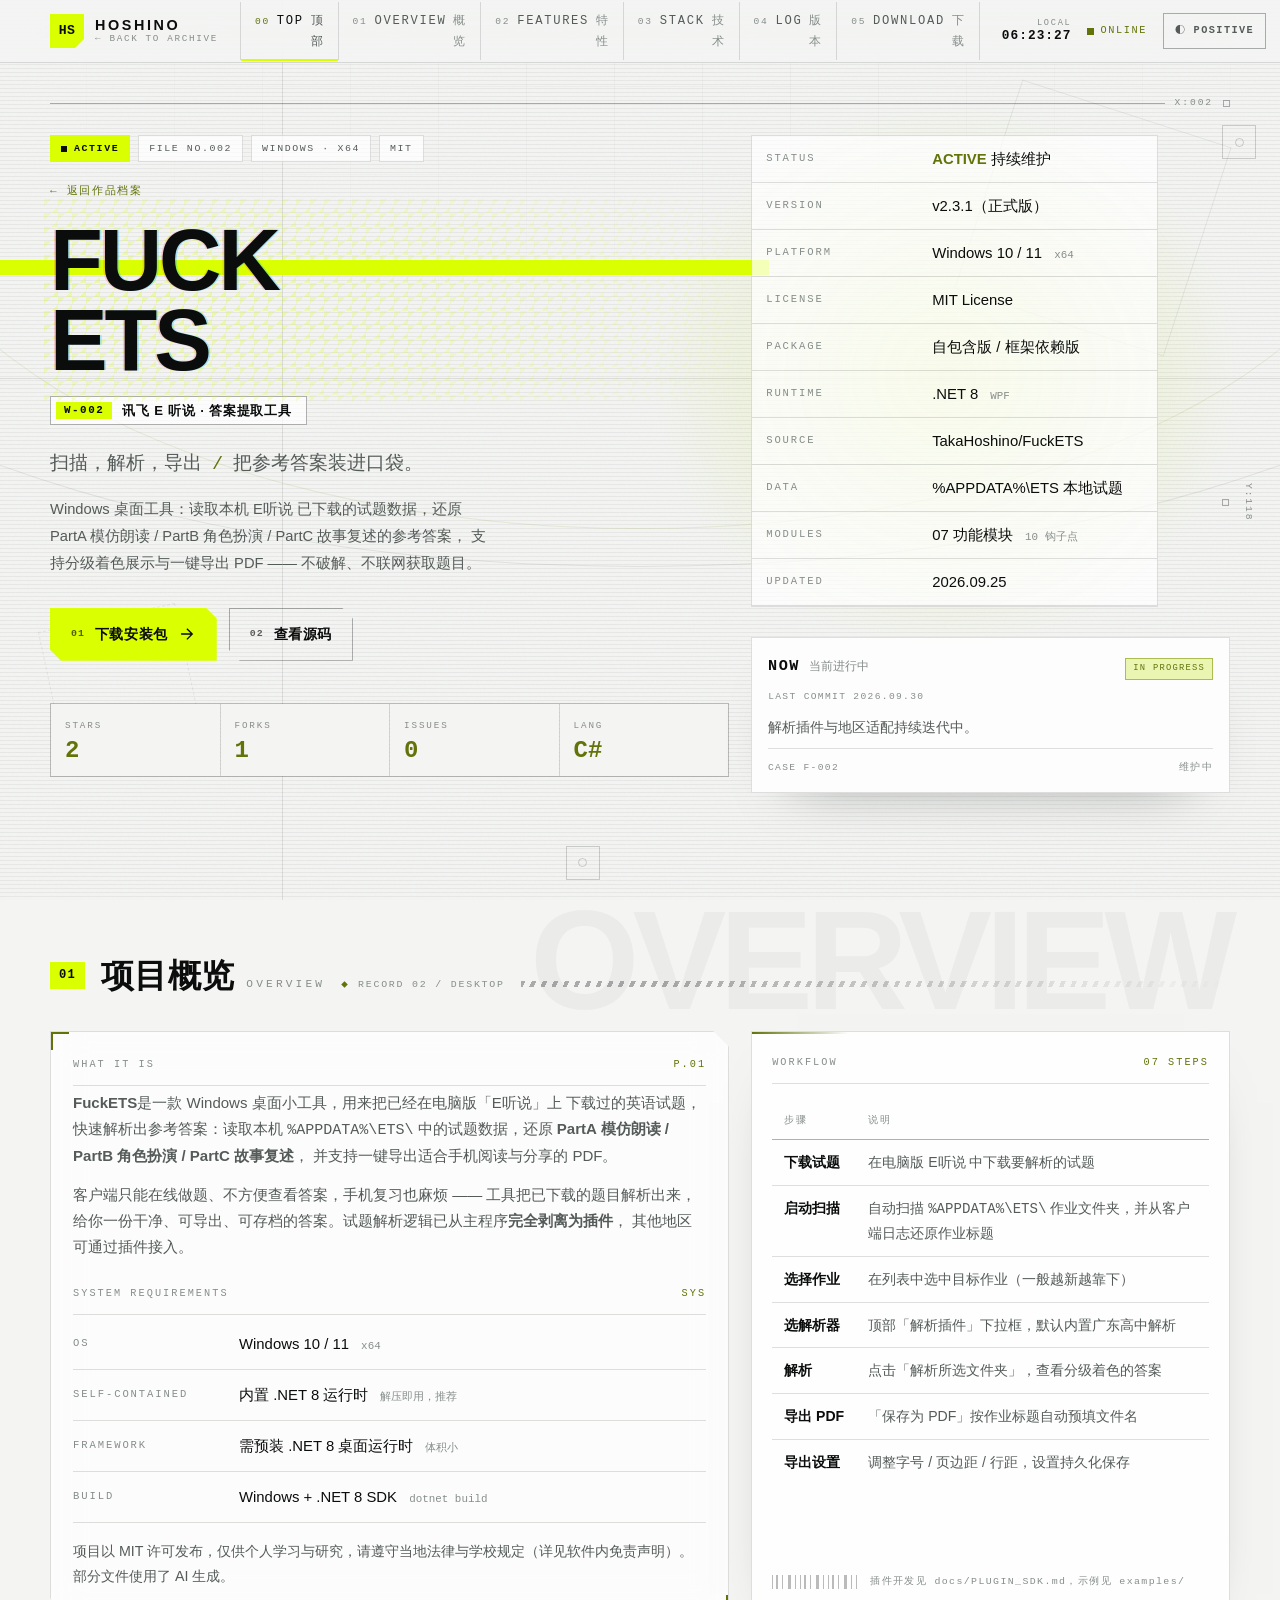
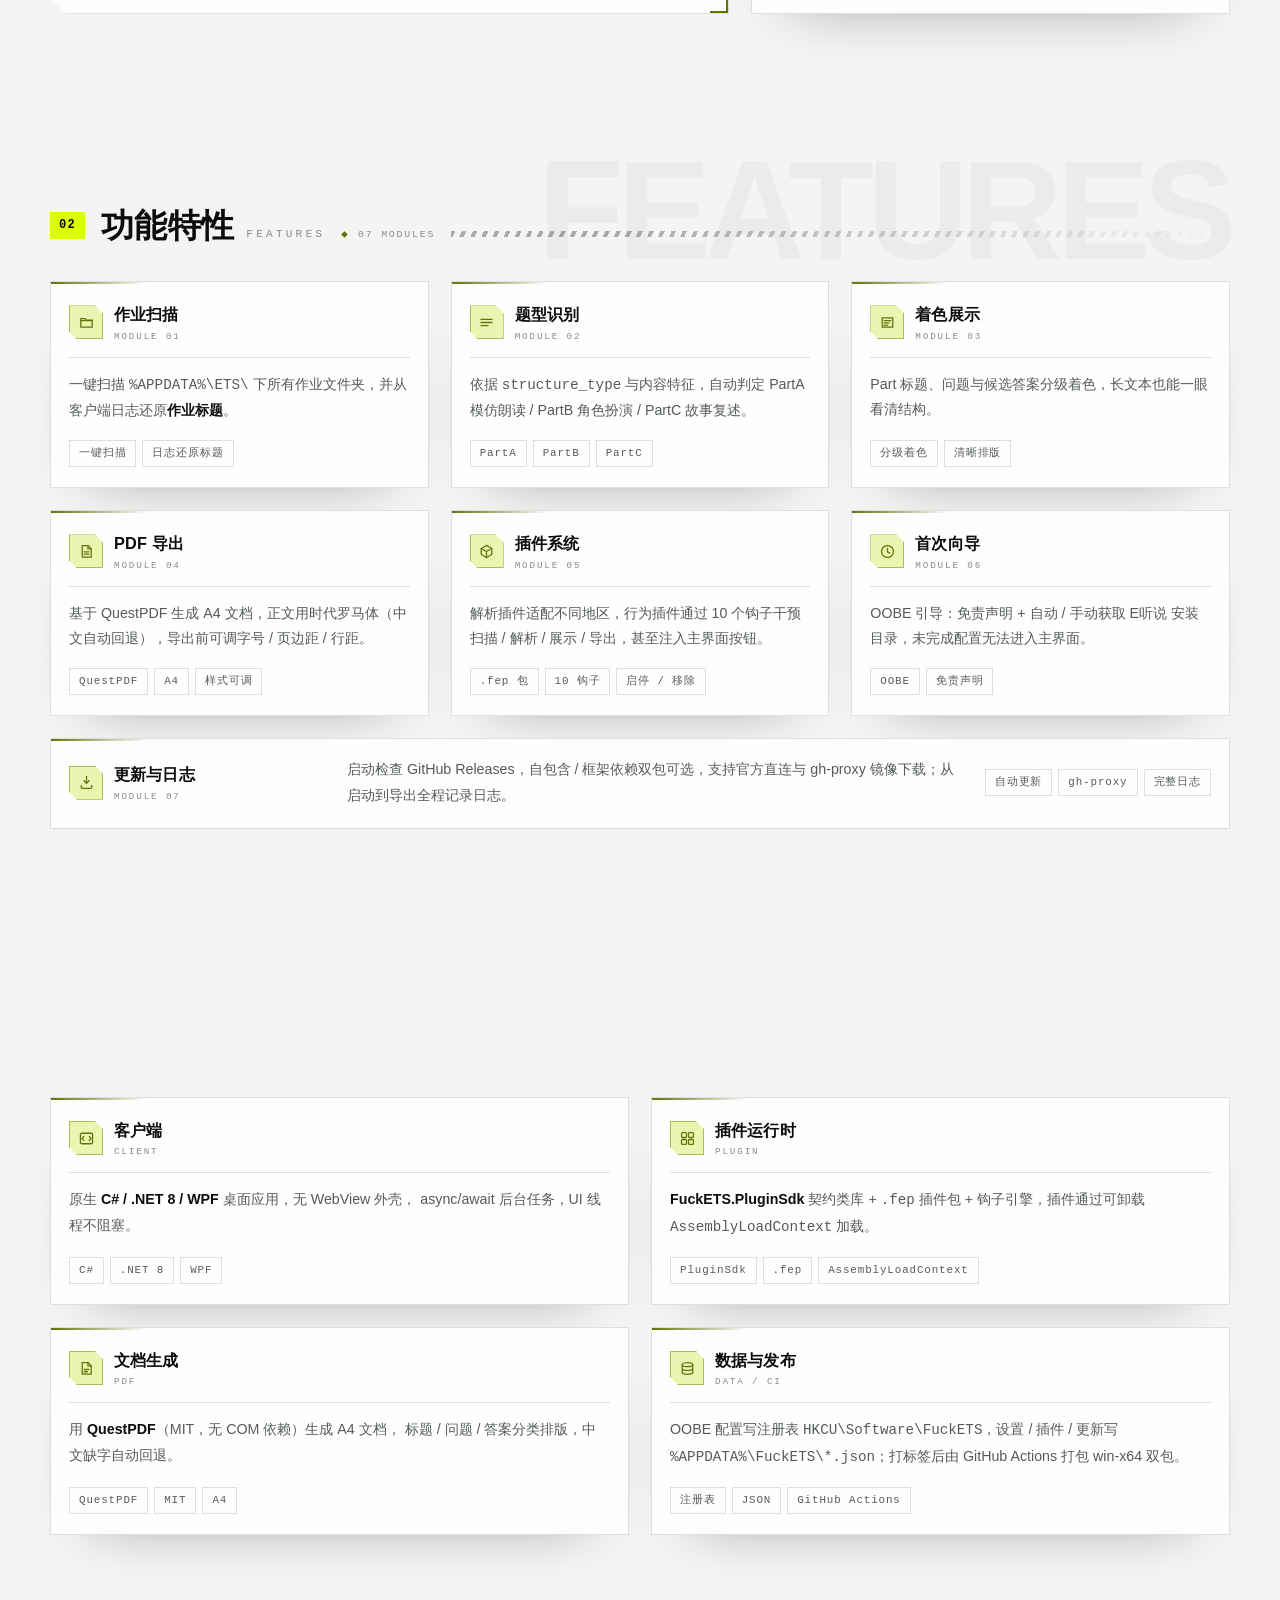
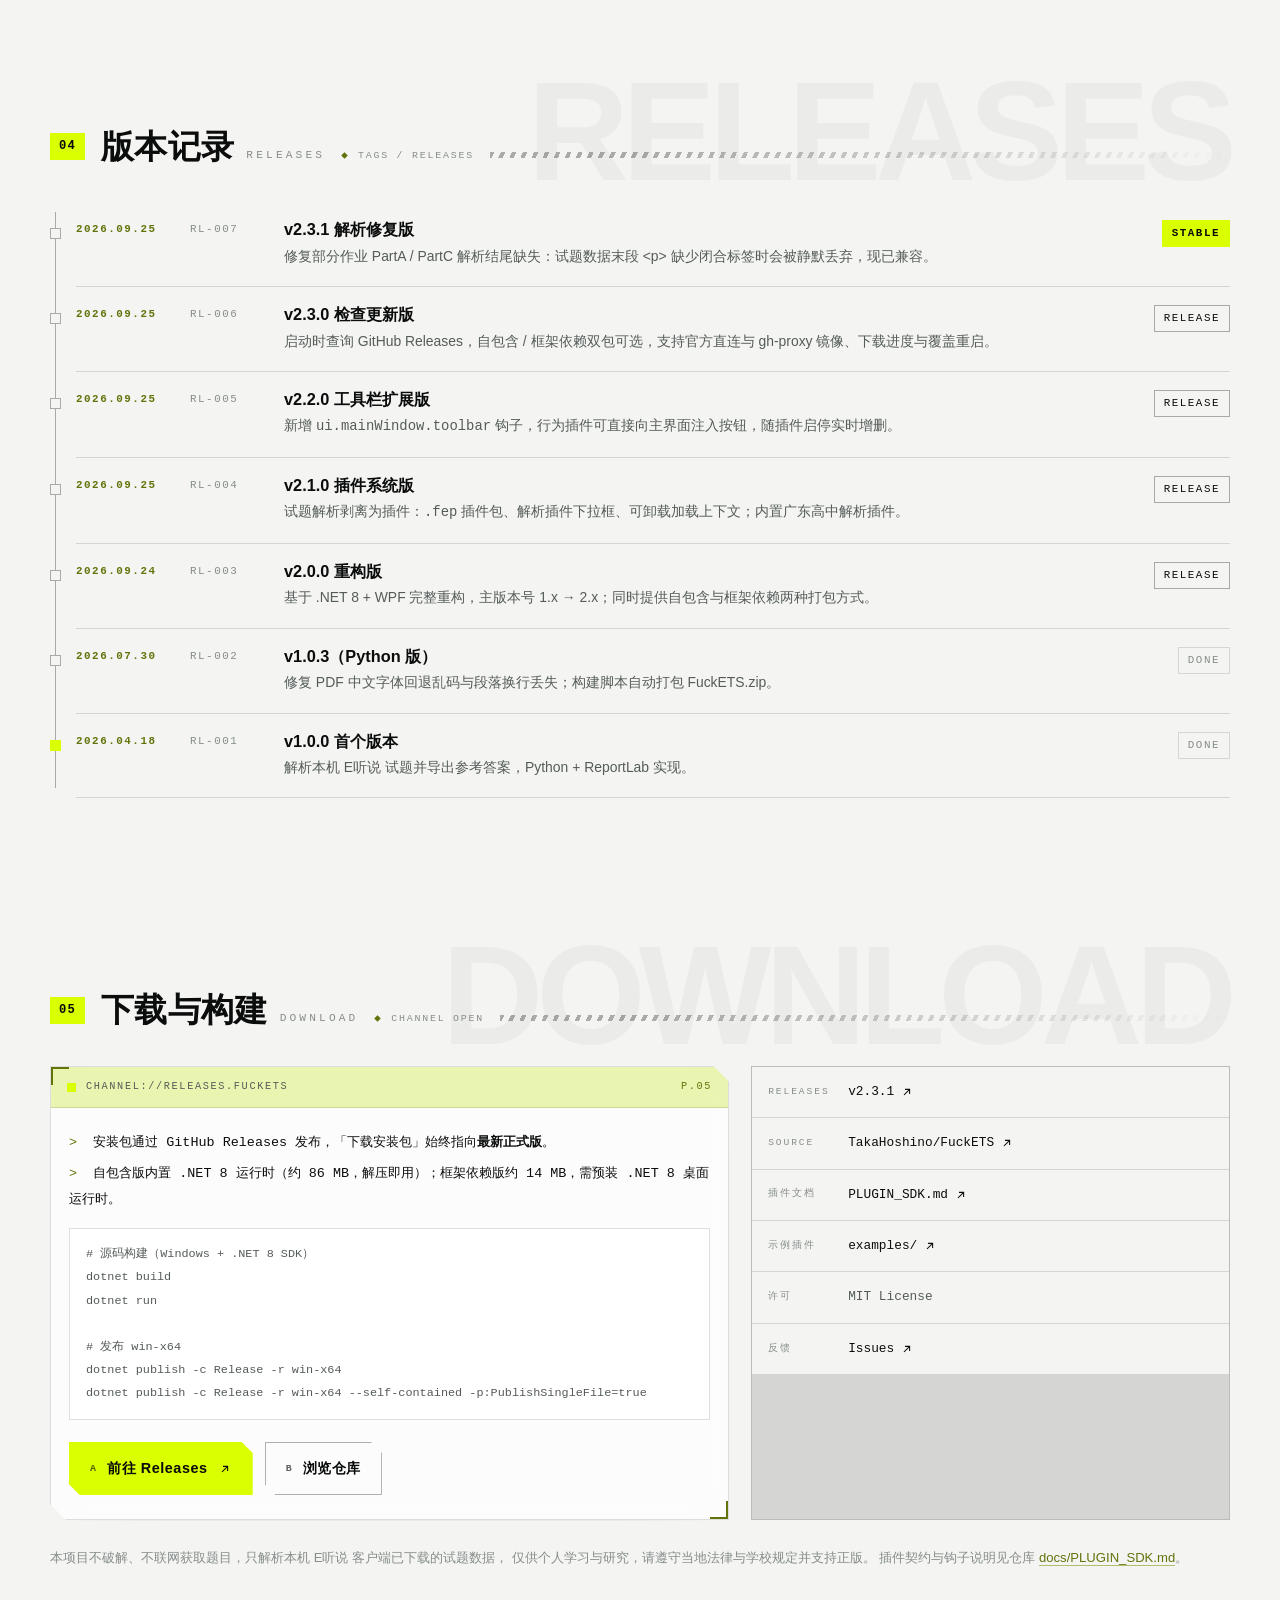
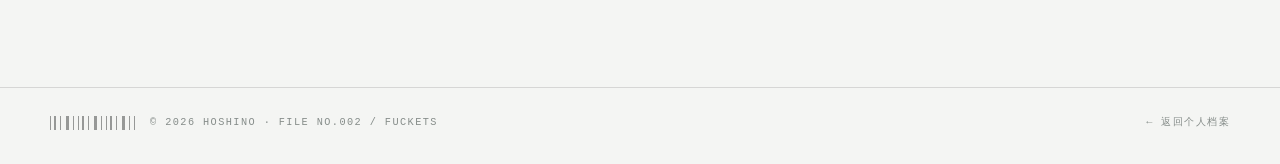
==== fuckets/index.html @ 9a1b7a89 "feat: 新增 FuckETS 项目详情页（/fuckets/，FILE NO.002） - 沿用方舟式档案版式：首屏身份舱 + 参数面板 + NOW 卡 + 状态条，   五个区块（概览 / 07" ====
<!DOCTYPE html>
<html lang="zh-CN" data-theme="negative" data-gh-repo="TakaHoshino/FuckETS">
<head>
  <meta charset="UTF-8" />
  <meta name="viewport" content="width=device-width, initial-scale=1, viewport-fit=cover" />

  <title>FuckETS // 讯飞 E 听说 · 项目档案</title>
  <meta name="description" content="FuckETS（去他妈的讯飞 E 听说）—— 提取「E听说」英语试题参考答案的 Windows 桌面工具。C# / .NET 8 / WPF，支持作业扫描、Part 自动识别、答案着色展示、PDF 导出、插件系统与自动更新。" />
  <meta name="author" content="Hoshino" />
  <meta name="keywords" content="FuckETS, 讯飞E听说, ETS, 英语试题, 参考答案, 答案提取, C#, .NET, WPF, PDF 导出, 插件系统, 开源, Hoshino" />
  <meta name="theme-color" content="#0a0b0b" media="(prefers-color-scheme: dark)" />
  <meta name="theme-color" content="#f4f5f3" media="(prefers-color-scheme: light)" />

  <meta property="og:type" content="article" />
  <meta property="og:title" content="FuckETS // 讯飞 E 听说 · 项目档案" />
  <meta property="og:description" content="Windows 桌面工具：解析本机 E听说 已下载的试题，还原 PartA / PartB / PartC 参考答案，支持着色展示与 PDF 导出。" />
  <meta property="og:url" content="https://takahoshino.github.io/fuckets/" />
  <meta name="twitter:card" content="summary" />

  <link rel="canonical" href="https://takahoshino.github.io/fuckets/" />
  <link rel="icon" href="../favicon.svg" type="image/svg+xml" />
  <link rel="apple-touch-icon" href="../favicon.svg" />
  <!-- 资源版本号：改动 assets 下的 CSS / JS 后同步递增，避免浏览器缓存旧文件与新页面混用 -->
  <link rel="stylesheet" href="../assets/css/style.css?v=20261002b" />

  <script>
    (function () {
      try {
        var saved = localStorage.getItem("theme");
        var prefersLight = window.matchMedia("(prefers-color-scheme: light)").matches;
        document.documentElement.setAttribute("data-theme", saved || (prefersLight ? "positive" : "negative"));
      } catch (e) { /* 保持默认 negative */ }
    })();
  </script>

  <script type="application/ld+json">
  {
    "@context": "https://schema.org",
    "@type": "SoftwareApplication",
    "name": "FuckETS",
    "alternateName": "去他妈的讯飞 E 听说",
    "url": "https://takahoshino.github.io/fuckets/",
    "applicationCategory": "UtilitiesApplication",
    "operatingSystem": "Windows 10 / 11 (x64)",
    "softwareVersion": "v2.3.1",
    "license": "https://opensource.org/license/mit",
    "codeRepository": "https://github.com/TakaHoshino/FuckETS",
    "author": { "@type": "Person", "name": "Hoshino", "url": "https://takahoshino.github.io/" },
    "offers": { "@type": "Offer", "price": "0", "priceCurrency": "CNY" }
  }
  </script>
</head>

<body>
  <a class="skip-link" href="#overview">跳到主要内容</a>

  <div class="fx" aria-hidden="true">
    <span class="fx-grid"></span>
    <span class="fx-lines"></span>
    <span class="fx-drift fx-drift-a"></span>
    <span class="fx-drift fx-drift-b"></span>
    <span class="fx-noise"></span>
    <span class="fx-scan"></span>
    <span class="fx-sweep"></span>
  </div>

  <!-- ============================ 顶部状态栏 ============================ -->
  <header class="nav" id="nav">
    <span class="nav-progress" aria-hidden="true"><i id="navProgress"></i></span>

    <div class="nav-inner">
      <a class="nav-brand" href="../" aria-label="返回个人档案首页">
        <span class="nav-mark" aria-hidden="true">HS</span>
        <span class="nav-brand-text">
          <b>HOSHINO</b>
          <small>← BACK TO ARCHIVE</small>
        </span>
      </a>

      <nav class="nav-links" aria-label="页内导航">
        <a class="nav-link is-active" href="#top"><i>00</i>TOP<em>顶部</em></a>
        <a class="nav-link" href="#overview"><i>01</i>OVERVIEW<em>概览</em></a>
        <a class="nav-link" href="#features"><i>02</i>FEATURES<em>特性</em></a>
        <a class="nav-link" href="#stack"><i>03</i>STACK<em>技术</em></a>
        <a class="nav-link" href="#changelog"><i>04</i>LOG<em>版本</em></a>
        <a class="nav-link" href="#download"><i>05</i>DOWNLOAD<em>下载</em></a>
      </nav>

      <div class="nav-status">
        <span class="nav-clock">
          <small>LOCAL</small>
          <b id="navClock">--:--:--</b>
        </span>
        <span class="nav-live"><i></i>ONLINE</span>
        <button class="nav-toggle" id="themeToggle" type="button" aria-label="切换配色模式" title="切换配色模式">
          <span aria-hidden="true">◐</span><b id="themeLabel">NEGATIVE</b>
        </button>
      </div>
    </div>
  </header>

  <main>
    <!-- ============================== HERO ============================== -->
    <section class="hero proj-hero" id="top">
      <div class="shell hero-shell">
        <div class="stage" aria-hidden="true">
          <span class="stage-glow"></span>
          <span class="stage-wall"></span>
          <span class="stage-wall stage-wall-inner"></span>
        </div>

        <span class="edge-label" aria-hidden="true">FUCKETS // FILE NO.002 — DESKTOP TOOL</span>

        <div class="hero-fx" aria-hidden="true">
          <span class="reg-mark reg-a"></span>
          <span class="reg-mark reg-b"></span>
        </div>

        <div class="axis axis-x" aria-hidden="true">
          <span class="axis-line"></span>
          <span class="axis-label">X:002</span>
          <span class="axis-tick"></span>
        </div>

        <div class="axis axis-y" aria-hidden="true">
          <span class="axis-line"></span>
          <span class="axis-label">Y:118</span>
          <span class="axis-tick"></span>
        </div>

        <div class="console-grid">
          <!-- 左：项目身份 -->
          <div class="identity">
            <ul class="hud-strip fx-in">
              <li class="hud-item is-live"><i></i>ACTIVE</li>
              <li class="hud-item">FILE NO.002</li>
              <li class="hud-item">WINDOWS · X64</li>
              <li class="hud-item">MIT</li>
            </ul>

            <p class="crumbs fx-in"><a href="../">← 返回作品档案</a></p>

            <h1 class="hero-title fx-in">
              <span class="hero-title-line">
                <span class="tri-field" aria-hidden="true"></span>
                <span class="hero-slice" aria-hidden="true"></span>
                <span class="hero-title-en"><span>FUCK</span><span>ETS</span></span>
              </span>
              <span class="hero-plate">
                <b class="plate-code">W-002</b>
                <span class="plate-text">讯飞 E 听说 · 答案提取工具</span>
              </span>
            </h1>

            <p class="hero-lead fx-in">
              扫描，解析，导出<span class="sep">/</span>把参考答案装进口袋。
            </p>
            <p class="hero-desc fx-in">
              Windows 桌面工具：读取本机 E听说 已下载的试题数据，还原
              PartA 模仿朗读 / PartB 角色扮演 / PartC 故事复述的参考答案，
              支持分级着色展示与一键导出 PDF —— 不破解、不联网获取题目。
            </p>

            <div class="hero-actions fx-in">
              <a class="btn btn-primary" href="https://github.com/TakaHoshino/FuckETS/releases/latest" target="_blank" rel="noopener noreferrer">
                <span class="btn-num">01</span>
                下载安装包
                <svg class="ico" viewBox="0 0 24 24" aria-hidden="true"><path d="M5 12h13M12.5 5.5 19 12l-6.5 6.5" /></svg>
              </a>
              <a class="btn btn-ghost" href="https://github.com/TakaHoshino/FuckETS" target="_blank" rel="noopener noreferrer">
                <span class="btn-num">02</span>
                查看源码
              </a>
            </div>

            <dl class="hero-readout fx-in">
              <div><dt>STARS</dt><dd><b data-count="2" data-gh="stars">2</b></dd></div>
              <div><dt>FORKS</dt><dd><b data-count="1" data-gh="forks">1</b></dd></div>
              <div><dt>ISSUES</dt><dd><b data-count="0" data-gh="issues">0</b></dd></div>
              <div><dt>LANG</dt><dd><b>C#</b></dd></div>
            </dl>
          </div>

          <!-- 右：参数 + 进行中 -->
          <div class="proj-media fx-in">
            <dl class="param-list proj-spec">
              <div class="param-row"><dt>STATUS</dt><dd><span class="param-ok">ACTIVE</span> 持续维护</dd></div>
              <div class="param-row"><dt>VERSION</dt><dd><span data-gh="version">v2.3.1</span><span data-gh="channel">（正式版）</span></dd></div>
              <div class="param-row"><dt>PLATFORM</dt><dd>Windows 10 / 11 <span class="param-dim">x64</span></dd></div>
              <div class="param-row"><dt>LICENSE</dt><dd>MIT License</dd></div>
              <div class="param-row"><dt>PACKAGE</dt><dd>自包含版 / 框架依赖版</dd></div>
              <div class="param-row"><dt>RUNTIME</dt><dd>.NET 8 <span class="param-dim">WPF</span></dd></div>
              <div class="param-row"><dt>SOURCE</dt><dd>TakaHoshino/FuckETS</dd></div>
              <div class="param-row"><dt>DATA</dt><dd>%APPDATA%\ETS 本地试题</dd></div>
              <div class="param-row"><dt>MODULES</dt><dd>07 功能模块 <span class="param-dim">10 钩子点</span></dd></div>
              <div class="param-row"><dt>UPDATED</dt><dd><span data-gh="date">2026.09.25</span></dd></div>
            </dl>

            <article class="mod">
              <span class="mod-head"><b>NOW</b><em>当前进行中</em><span class="mod-state is-progress">IN PROGRESS</span></span>
              <span class="mod-meta">LAST COMMIT 2026.09.30</span>
              <span class="mod-body">解析插件与地区适配持续迭代中。</span>
              <span class="mod-foot"><span class="mod-coord">CASE F-002</span><span class="mod-go is-quiet">维护中</span></span>
            </article>
          </div>
        </div>

        <div class="statusbar fx-in">
          <span class="statusbar-item"><b>LATEST</b><span data-gh="version">v2.3.1</span></span>
          <span class="statusbar-item"><b>SIZE</b><span data-gh="size" data-gh-asset="framework-dependent">13.8 MB</span></span>
          <span class="statusbar-item"><b>PLATFORM</b>win-x64</span>
          <span class="statusbar-item"><b>DOWNLOADS</b><span data-gh="downloads" data-gh-asset="framework-dependent">2</span></span>
          <span class="statusbar-item"><b>LICENSE</b>MIT</span>
        </div>
      </div>
    </section>

    <!-- ============================ 01 OVERVIEW ============================ -->
    <section class="section" id="overview">
      <div class="shell">
        <header class="sec-head fx-in">
          <span class="ghost" aria-hidden="true">OVERVIEW</span>
          <span class="sec-index">01</span>
          <h2 class="sec-title">项目概览<em>OVERVIEW</em></h2>
          <span class="sec-meta">RECORD 02 / DESKTOP</span>
          <span class="sec-rule" aria-hidden="true"></span>
        </header>

        <div class="profile-grid">
          <article class="param-panel glass corners fx-in">
            <header class="param-head">
              <span>WHAT IT IS</span>
              <span class="param-head-code">P.01</span>
            </header>

            <p class="proj-p">
              <strong>FuckETS</strong>是一款 Windows 桌面小工具，用来把已经在电脑版「E听说」上
              下载过的英语试题，快速解析出参考答案：读取本机
              <code>%APPDATA%\ETS\</code> 中的试题数据，还原
              <strong>PartA 模仿朗读 / PartB 角色扮演 / PartC 故事复述</strong>，
              并支持一键导出适合手机阅读与分享的 PDF。
            </p>
            <p class="proj-p">
              客户端只能在线做题、不方便查看答案，手机复习也麻烦 —— 工具把已下载的题目解析出来，
              给你一份干净、可导出、可存档的答案。试题解析逻辑已从主程序<strong>完全剥离为插件</strong>，
              其他地区可通过插件接入。
            </p>

            <header class="param-head proj-head-2">
              <span>SYSTEM REQUIREMENTS</span>
              <span class="param-head-code">SYS</span>
            </header>
            <dl class="param-list">
              <div class="param-row"><dt>OS</dt><dd>Windows 10 / 11 <span class="param-dim">x64</span></dd></div>
              <div class="param-row"><dt>SELF-CONTAINED</dt><dd>内置 .NET 8 运行时 <span class="param-dim">解压即用，推荐</span></dd></div>
              <div class="param-row"><dt>FRAMEWORK</dt><dd>需预装 .NET 8 桌面运行时 <span class="param-dim">体积小</span></dd></div>
              <div class="param-row"><dt>BUILD</dt><dd>Windows + .NET 8 SDK <span class="param-dim">dotnet build</span></dd></div>
            </dl>

            <p class="param-note">
              项目以 MIT 许可发布，仅供个人学习与研究，请遵守当地法律与学校规定（详见软件内免责声明）。
              部分文件使用了 AI 生成。
            </p>
          </article>

          <article class="panel fx-in">
            <header class="panel-head">
              <span>WORKFLOW</span>
              <span class="panel-head-note">07 STEPS</span>
            </header>
            <table class="tbl">
              <thead>
                <tr><th>步骤</th><th>说明</th></tr>
              </thead>
              <tbody>
                <tr><td><b>下载试题</b></td><td>在电脑版 E听说 中下载要解析的试题</td></tr>
                <tr><td><b>启动扫描</b></td><td>自动扫描 <code>%APPDATA%\ETS\</code> 作业文件夹，并从客户端日志还原作业标题</td></tr>
                <tr><td><b>选择作业</b></td><td>在列表中选中目标作业（一般越新越靠下）</td></tr>
                <tr><td><b>选解析器</b></td><td>顶部「解析插件」下拉框，默认内置广东高中解析</td></tr>
                <tr><td><b>解析</b></td><td>点击「解析所选文件夹」，查看分级着色的答案</td></tr>
                <tr><td><b>导出 PDF</b></td><td>「保存为 PDF」按作业标题自动预填文件名</td></tr>
                <tr><td><b>导出设置</b></td><td>调整字号 / 页边距 / 行距，设置持久化保存</td></tr>
              </tbody>
            </table>

            <p class="panel-foot">
              <span class="barcode barcode-sm" aria-hidden="true"></span>
              插件开发见 docs/PLUGIN_SDK.md，示例见 examples/
            </p>
          </article>
        </div>
      </div>
    </section>

    <!-- ============================ 02 FEATURES ============================ -->
    <section class="section" id="features">
      <div class="shell">
        <header class="sec-head fx-in">
          <span class="ghost" aria-hidden="true">FEATURES</span>
          <span class="sec-index">02</span>
          <h2 class="sec-title">功能特性<em>FEATURES</em></h2>
          <span class="sec-meta">07 MODULES</span>
          <span class="sec-rule" aria-hidden="true"></span>
        </header>

        <div class="cap-grid">
          <article class="panel cap-card fx-in">
            <header class="cap-head">
              <span class="cap-icon" aria-hidden="true">
                <svg class="ico" viewBox="0 0 24 24"><path d="M4 6.4h6.2l1.8 2.2H20v9.8H4Z" /><path d="M4 9.4h16" /></svg>
              </span>
              <span class="cap-head-text"><b>作业扫描</b><small>MODULE 01</small></span>
            </header>
            <p class="cap-desc">一键扫描 <code>%APPDATA%\ETS\</code> 下所有作业文件夹，并从客户端日志还原<strong>作业标题</strong>。</p>
            <ul class="chips"><li class="chip">一键扫描</li><li class="chip">日志还原标题</li></ul>
          </article>

          <article class="panel cap-card fx-in">
            <header class="cap-head">
              <span class="cap-icon" aria-hidden="true">
                <svg class="ico" viewBox="0 0 24 24"><path d="M4.4 7.6h15.2M4.4 12h15.2M4.4 16.4h9.6" /></svg>
              </span>
              <span class="cap-head-text"><b>题型识别</b><small>MODULE 02</small></span>
            </header>
            <p class="cap-desc">依据 <code>structure_type</code> 与内容特征，自动判定 PartA 模仿朗读 / PartB 角色扮演 / PartC 故事复述。</p>
            <ul class="chips"><li class="chip">PartA</li><li class="chip">PartB</li><li class="chip">PartC</li></ul>
          </article>

          <article class="panel cap-card fx-in">
            <header class="cap-head">
              <span class="cap-icon" aria-hidden="true">
                <svg class="ico" viewBox="0 0 24 24"><path d="M4.6 5.4h14.8v13.2H4.6Z" /><path d="M7.6 9.2h8.8M7.6 12.4h6.4M7.6 15.6h4.4" /></svg>
              </span>
              <span class="cap-head-text"><b>着色展示</b><small>MODULE 03</small></span>
            </header>
            <p class="cap-desc">Part 标题、问题与候选答案分级着色，长文本也能一眼看清结构。</p>
            <ul class="chips"><li class="chip">分级着色</li><li class="chip">清晰排版</li></ul>
          </article>

          <article class="panel cap-card fx-in">
            <header class="cap-head">
              <span class="cap-icon" aria-hidden="true">
                <svg class="ico" viewBox="0 0 24 24"><path d="M6 3.6h8.4L18.6 8v12H6Z" /><path d="M14 3.8V8.4h4.4M9 12.6h6M9 15.8h6" /></svg>
              </span>
              <span class="cap-head-text"><b>PDF 导出</b><small>MODULE 04</small></span>
            </header>
            <p class="cap-desc">基于 QuestPDF 生成 A4 文档，正文用时代罗马体（中文自动回退），导出前可调字号 / 页边距 / 行距。</p>
            <ul class="chips"><li class="chip">QuestPDF</li><li class="chip">A4</li><li class="chip">样式可调</li></ul>
          </article>

          <article class="panel cap-card fx-in">
            <header class="cap-head">
              <span class="cap-icon" aria-hidden="true">
                <svg class="ico" viewBox="0 0 24 24"><path d="M12 3.4 19.4 7.8v8.4L12 20.6 4.6 16.2V7.8Z" /><path d="M12 12v8.6M12 12l7.4-4.2M12 12 4.6 7.8" /></svg>
              </span>
              <span class="cap-head-text"><b>插件系统</b><small>MODULE 05</small></span>
            </header>
            <p class="cap-desc">解析插件适配不同地区，行为插件通过 10 个钩子干预扫描 / 解析 / 展示 / 导出，甚至注入主界面按钮。</p>
            <ul class="chips"><li class="chip">.fep 包</li><li class="chip">10 钩子</li><li class="chip">启停 / 移除</li></ul>
          </article>

          <article class="panel cap-card fx-in">
            <header class="cap-head">
              <span class="cap-icon" aria-hidden="true">
                <svg class="ico" viewBox="0 0 24 24"><circle cx="12" cy="12" r="8.4" /><path d="M12 7.6v4.8l3.2 2" /></svg>
              </span>
              <span class="cap-head-text"><b>首次向导</b><small>MODULE 06</small></span>
            </header>
            <p class="cap-desc">OOBE 引导：免责声明 + 自动 / 手动获取 E听说 安装目录，未完成配置无法进入主界面。</p>
            <ul class="chips"><li class="chip">OOBE</li><li class="chip">免责声明</li></ul>
          </article>

          <article class="panel cap-card fx-in">
            <header class="cap-head">
              <span class="cap-icon" aria-hidden="true">
                <svg class="ico" viewBox="0 0 24 24"><path d="M12 3.6v9.6M8.4 9.6 12 13.2l3.6-3.6M4.6 16.4v2.2c0 .9.7 1.6 1.6 1.6h11.6c.9 0 1.6-.7 1.6-1.6v-2.2" /></svg>
              </span>
              <span class="cap-head-text"><b>更新与日志</b><small>MODULE 07</small></span>
            </header>
            <p class="cap-desc">启动检查 GitHub Releases，自包含 / 框架依赖双包可选，支持官方直连与 gh-proxy 镜像下载；从启动到导出全程记录日志。</p>
            <ul class="chips"><li class="chip">自动更新</li><li class="chip">gh-proxy</li><li class="chip">完整日志</li></ul>
          </article>
        </div>
      </div>
    </section>

    <!-- ============================= 03 STACK ============================= -->
    <section class="section" id="stack">
      <div class="shell">
        <header class="sec-head fx-in">
          <span class="ghost" aria-hidden="true">STACK</span>
          <span class="sec-index">03</span>
          <h2 class="sec-title">技术实现<em>STACK</em></h2>
          <span class="sec-meta">100% C# / .NET</span>
          <span class="sec-rule" aria-hidden="true"></span>
        </header>

        <div class="cap-grid cap-grid-2">
          <article class="panel cap-card fx-in">
            <header class="cap-head">
              <span class="cap-icon" aria-hidden="true">
                <svg class="ico" viewBox="0 0 24 24"><rect x="3.4" y="4.6" width="17.2" height="14.8" rx="2" /><path d="M8 9.4 5.6 12 8 14.6M16 9.4 18.4 12 16 14.6" /></svg>
              </span>
              <span class="cap-head-text"><b>客户端</b><small>CLIENT</small></span>
            </header>
            <p class="cap-desc">
              原生 <strong>C# / .NET 8 / WPF</strong> 桌面应用，无 WebView 外壳，
              async/await 后台任务，UI 线程不阻塞。
            </p>
            <ul class="chips"><li class="chip">C#</li><li class="chip">.NET 8</li><li class="chip">WPF</li></ul>
          </article>

          <article class="panel cap-card fx-in">
            <header class="cap-head">
              <span class="cap-icon" aria-hidden="true">
                <svg class="ico" viewBox="0 0 24 24"><rect x="3.6" y="3.6" width="7" height="7" rx="1.4" /><rect x="13.4" y="3.6" width="7" height="7" rx="1.4" /><rect x="3.6" y="13.4" width="7" height="7" rx="1.4" /><rect x="13.4" y="13.4" width="7" height="7" rx="1.4" /></svg>
              </span>
              <span class="cap-head-text"><b>插件运行时</b><small>PLUGIN</small></span>
            </header>
            <p class="cap-desc">
              <strong>FuckETS.PluginSdk</strong> 契约类库 + <code>.fep</code> 插件包
              + 钩子引擎，插件通过可卸载 <code>AssemblyLoadContext</code> 加载。
            </p>
            <ul class="chips"><li class="chip">PluginSdk</li><li class="chip">.fep</li><li class="chip">AssemblyLoadContext</li></ul>
          </article>

          <article class="panel cap-card fx-in">
            <header class="cap-head">
              <span class="cap-icon" aria-hidden="true">
                <svg class="ico" viewBox="0 0 24 24"><path d="M6 3.6h8.4L18.6 8v12H6Z" /><path d="M14 3.8V8.4h4.4" /><path d="M9 13.4h6M9 16.6h4" /></svg>
              </span>
              <span class="cap-head-text"><b>文档生成</b><small>PDF</small></span>
            </header>
            <p class="cap-desc">
              用 <strong>QuestPDF</strong>（MIT，无 COM 依赖）生成 A4 文档，
              标题 / 问题 / 答案分类排版，中文缺字自动回退。
            </p>
            <ul class="chips"><li class="chip">QuestPDF</li><li class="chip">MIT</li><li class="chip">A4</li></ul>
          </article>

          <article class="panel cap-card fx-in">
            <header class="cap-head">
              <span class="cap-icon" aria-hidden="true">
                <svg class="ico" viewBox="0 0 24 24"><ellipse cx="12" cy="6.6" rx="7.4" ry="2.8" /><path d="M4.6 6.6v10.8c0 1.5 3.3 2.8 7.4 2.8s7.4-1.3 7.4-2.8V6.6M4.6 12c0 1.5 3.3 2.8 7.4 2.8s7.4-1.3 7.4-2.8" /></svg>
              </span>
              <span class="cap-head-text"><b>数据与发布</b><small>DATA / CI</small></span>
            </header>
            <p class="cap-desc">
              OOBE 配置写注册表 <code>HKCU\Software\FuckETS</code>，设置 / 插件 / 更新写
              <code>%APPDATA%\FuckETS\*.json</code>；打标签后由 GitHub Actions 打包 win-x64 双包。
            </p>
            <ul class="chips"><li class="chip">注册表</li><li class="chip">JSON</li><li class="chip">GitHub Actions</li></ul>
          </article>
        </div>
      </div>
    </section>

    <!-- ============================ 04 CHANGELOG ============================ -->
    <section class="section" id="changelog">
      <div class="shell">
        <header class="sec-head fx-in">
          <span class="ghost" aria-hidden="true">RELEASES</span>
          <span class="sec-index">04</span>
          <h2 class="sec-title">版本记录<em>RELEASES</em></h2>
          <span class="sec-meta">TAGS / RELEASES</span>
          <span class="sec-rule" aria-hidden="true"></span>
        </header>

        <ol class="log">
          <li class="log-item fx-in">
            <span class="log-node" aria-hidden="true"></span>
            <span class="log-date">2026.09.25</span>
            <span class="log-no">RL-007</span>
            <div class="log-body">
              <h3 class="log-title">v2.3.1 解析修复版</h3>
              <p class="log-note">修复部分作业 PartA / PartC 解析结尾缺失：试题数据末段 &lt;p&gt; 缺少闭合标签时会被静默丢弃，现已兼容。</p>
            </div>
            <span class="log-state is-live">STABLE</span>
          </li>

          <li class="log-item fx-in">
            <span class="log-node" aria-hidden="true"></span>
            <span class="log-date">2026.09.25</span>
            <span class="log-no">RL-006</span>
            <div class="log-body">
              <h3 class="log-title">v2.3.0 检查更新版</h3>
              <p class="log-note">启动时查询 GitHub Releases，自包含 / 框架依赖双包可选，支持官方直连与 gh-proxy 镜像、下载进度与覆盖重启。</p>
            </div>
            <span class="log-state is-active">RELEASE</span>
          </li>

          <li class="log-item fx-in">
            <span class="log-node" aria-hidden="true"></span>
            <span class="log-date">2026.09.25</span>
            <span class="log-no">RL-005</span>
            <div class="log-body">
              <h3 class="log-title">v2.2.0 工具栏扩展版</h3>
              <p class="log-note">新增 <code>ui.mainWindow.toolbar</code> 钩子，行为插件可直接向主界面注入按钮，随插件启停实时增删。</p>
            </div>
            <span class="log-state is-active">RELEASE</span>
          </li>

          <li class="log-item fx-in">
            <span class="log-node" aria-hidden="true"></span>
            <span class="log-date">2026.09.25</span>
            <span class="log-no">RL-004</span>
            <div class="log-body">
              <h3 class="log-title">v2.1.0 插件系统版</h3>
              <p class="log-note">试题解析剥离为插件：<code>.fep</code> 插件包、解析插件下拉框、可卸载加载上下文；内置广东高中解析插件。</p>
            </div>
            <span class="log-state is-active">RELEASE</span>
          </li>

          <li class="log-item fx-in">
            <span class="log-node" aria-hidden="true"></span>
            <span class="log-date">2026.09.24</span>
            <span class="log-no">RL-003</span>
            <div class="log-body">
              <h3 class="log-title">v2.0.0 重构版</h3>
              <p class="log-note">基于 .NET 8 + WPF 完整重构，主版本号 1.x → 2.x；同时提供自包含与框架依赖两种打包方式。</p>
            </div>
            <span class="log-state is-active">RELEASE</span>
          </li>

          <li class="log-item fx-in">
            <span class="log-node" aria-hidden="true"></span>
            <span class="log-date">2026.07.30</span>
            <span class="log-no">RL-002</span>
            <div class="log-body">
              <h3 class="log-title">v1.0.3（Python 版）</h3>
              <p class="log-note">修复 PDF 中文字体回退乱码与段落换行丢失；构建脚本自动打包 FuckETS.zip。</p>
            </div>
            <span class="log-state">DONE</span>
          </li>

          <li class="log-item fx-in">
            <span class="log-node" aria-hidden="true"></span>
            <span class="log-date">2026.04.18</span>
            <span class="log-no">RL-001</span>
            <div class="log-body">
              <h3 class="log-title">v1.0.0 首个版本</h3>
              <p class="log-note">解析本机 E听说 试题并导出参考答案，Python + ReportLab 实现。</p>
            </div>
            <span class="log-state">DONE</span>
          </li>
        </ol>
      </div>
    </section>

    <!-- ============================ 05 DOWNLOAD ============================ -->
    <section class="section" id="download">
      <div class="shell">
        <header class="sec-head fx-in">
          <span class="ghost" aria-hidden="true">DOWNLOAD</span>
          <span class="sec-index">05</span>
          <h2 class="sec-title">下载与构建<em>DOWNLOAD</em></h2>
          <span class="sec-meta">CHANNEL OPEN</span>
          <span class="sec-rule" aria-hidden="true"></span>
        </header>

        <div class="contact-grid">
          <article class="terminal glass corners fx-in">
            <header class="terminal-head">
              <span class="terminal-dot" aria-hidden="true"></span>
              <span class="terminal-path">CHANNEL://RELEASES.FUCKETS</span>
              <span class="terminal-code">P.05</span>
            </header>

            <div class="terminal-body">
              <p class="terminal-line"><span class="terminal-prompt">&gt;</span> 安装包通过 GitHub Releases 发布，「下载安装包」始终指向<strong>最新正式版</strong>。</p>
              <p class="terminal-line"><span class="terminal-prompt">&gt;</span> 自包含版内置 .NET 8 运行时（约 86 MB，解压即用）；框架依赖版约 14 MB，需预装 .NET 8 桌面运行时。</p>

              <pre class="codeblock"># 源码构建（Windows + .NET 8 SDK）
dotnet build
dotnet run

# 发布 win-x64
dotnet publish -c Release -r win-x64
dotnet publish -c Release -r win-x64 --self-contained -p:PublishSingleFile=true</pre>

              <div class="terminal-actions">
                <a class="btn btn-primary" data-gh="release-url" href="https://github.com/TakaHoshino/FuckETS/releases" target="_blank" rel="noopener noreferrer">
                  <span class="btn-num">A</span>
                  前往 Releases
                  <svg class="ico ico-sm" viewBox="0 0 24 24" aria-hidden="true"><path d="M7.5 16.5 16.5 7.5M9.4 7.5h7.1v7.1" /></svg>
                </a>
                <a class="btn btn-ghost" href="https://github.com/TakaHoshino/FuckETS" target="_blank" rel="noopener noreferrer">
                  <span class="btn-num">B</span>
                  浏览仓库
                </a>
              </div>
            </div>
          </article>

          <ul class="contact-list fx-in">
            <li class="contact-item">
              <span class="contact-key">RELEASES</span>
              <a class="contact-val" data-gh="release-url" href="https://github.com/TakaHoshino/FuckETS/releases" target="_blank" rel="noopener noreferrer">
                <span data-gh="version">v2.3.1</span>
                <svg class="ico ico-sm" viewBox="0 0 24 24" aria-hidden="true"><path d="M7.5 16.5 16.5 7.5M9.4 7.5h7.1v7.1" /></svg>
              </a>
            </li>
            <li class="contact-item">
              <span class="contact-key">SOURCE</span>
              <a class="contact-val" href="https://github.com/TakaHoshino/FuckETS" target="_blank" rel="noopener noreferrer">
                TakaHoshino/FuckETS
                <svg class="ico ico-sm" viewBox="0 0 24 24" aria-hidden="true"><path d="M7.5 16.5 16.5 7.5M9.4 7.5h7.1v7.1" /></svg>
              </a>
            </li>
            <li class="contact-item">
              <span class="contact-key">插件文档</span>
              <a class="contact-val" href="https://github.com/TakaHoshino/FuckETS/blob/main/docs/PLUGIN_SDK.md" target="_blank" rel="noopener noreferrer">
                PLUGIN_SDK.md
                <svg class="ico ico-sm" viewBox="0 0 24 24" aria-hidden="true"><path d="M7.5 16.5 16.5 7.5M9.4 7.5h7.1v7.1" /></svg>
              </a>
            </li>
            <li class="contact-item">
              <span class="contact-key">示例插件</span>
              <a class="contact-val" href="https://github.com/TakaHoshino/FuckETS/tree/main/examples" target="_blank" rel="noopener noreferrer">
                examples/
                <svg class="ico ico-sm" viewBox="0 0 24 24" aria-hidden="true"><path d="M7.5 16.5 16.5 7.5M9.4 7.5h7.1v7.1" /></svg>
              </a>
            </li>
            <li class="contact-item">
              <span class="contact-key">许可</span>
              <span class="contact-val is-text">MIT License</span>
            </li>
            <li class="contact-item">
              <span class="contact-key">反馈</span>
              <a class="contact-val" href="https://github.com/TakaHoshino/FuckETS/issues" target="_blank" rel="noopener noreferrer">
                Issues
                <svg class="ico ico-sm" viewBox="0 0 24 24" aria-hidden="true"><path d="M7.5 16.5 16.5 7.5M9.4 7.5h7.1v7.1" /></svg>
              </a>
            </li>
          </ul>
        </div>

        <p class="proj-note fx-in">
          本项目不破解、不联网获取题目，只解析本机 E听说 客户端已下载的试题数据，
          仅供个人学习与研究，请遵守当地法律与学校规定并支持正版。
          插件契约与钩子说明见仓库
          <a href="https://github.com/TakaHoshino/FuckETS/blob/main/docs/PLUGIN_SDK.md" target="_blank" rel="noopener noreferrer">docs/PLUGIN_SDK.md</a>。
        </p>
      </div>
    </section>
  </main>

  <footer class="foot">
    <div class="shell foot-inner">
      <div class="foot-left">
        <span class="barcode barcode-sm" aria-hidden="true"></span>
        <p>© <span id="year">2026</span> HOSHINO · FILE NO.002 / FUCKETS</p>
      </div>
      <p class="foot-right">
        <a href="../">← 返回个人档案</a>
      </p>
    </div>
  </footer>

  <button class="to-top" id="toTop" type="button" aria-label="回到顶部" title="回到顶部">
    <svg class="ico" viewBox="0 0 24 24" aria-hidden="true"><path d="M12 19V5.6M5.4 12.2 12 5.6l6.6 6.6" /></svg>
  </button>

  <script src="../assets/js/main.js?v=20261002b" defer></script>
  <script src="../assets/js/version-sync.js?v=20261002b" defer></script>
</body>
</html>
---- assets/css/style.css ----
/* ============================================================================
   HOSHINO // PERSONAL ARCHIVE  —  样式系统
   ----------------------------------------------------------------------------
   设计语言：高密度信息图层 / 工业战术 UI / 编辑化海报排版。
   骨架色 = 白 · 近黑 · 冷灰；系统色 = 单一高亮黄绿 #d9ff00，只用于编号、
   状态、线条、图形标记与激活态，不做大面积铺色。全部图形由 CSS / SVG 手绘。

   目录
     01 主题变量         02 基础重置        03 背景图层
     04 通用元件         05 顶部状态栏      06 首屏 Hero
     07 区块标题         08 作品区          09 档案与能力矩阵
     10 日志时间线       11 联络面板        12 页脚 / 回到顶部
     13 动效与响应式
   ============================================================================ */

/* ------------------------------------------------------------- 01 主题变量 */
:root {
  color-scheme: dark;

  --bg: #0a0b0b;
  --bg-2: #0f1111;
  --panel-solid: #121414;
  --glass: rgba(255, 255, 255, 0.035);
  --glass-2: rgba(255, 255, 255, 0.06);

  --line: rgba(255, 255, 255, 0.12);
  --line-2: rgba(255, 255, 255, 0.26);

  --text: #f1f3f2;
  --muted: #99a09e;
  --dim: #626966;

  --acc: #d9ff00;          /* 填充用 */
  --acc-strong: #d9ff00;   /* 文字 / 线条用 */
  --acc-ink: #0a0b0b;      /* 压在高亮色上的字色 */
  --acc-soft: rgba(217, 255, 0, 0.12);
  --acc-line: rgba(217, 255, 0, 0.42);

  --ok: #d9ff00;
  --shadow: 0 30px 70px -44px rgba(0, 0, 0, 0.95);
  --glow: 0 0 34px -8px rgba(217, 255, 0, 0.35);
  --locked: rgba(20, 20, 20, 0.72);
  --panel-glass: rgba(16, 18, 18, 0.78);

  --cut: 16px;
  --cut-sm: 10px;
  --nav-h: 62px;
  --shell: 1240px;
  --gap: 22px;

  --font-sans: "Inter", ui-sans-serif, -apple-system, BlinkMacSystemFont, "Segoe UI",
    "PingFang SC", "Hiragino Sans GB", "Microsoft YaHei", "Noto Sans SC", sans-serif;
  --font-mono: ui-monospace, "Cascadia Mono", "SFMono-Regular", Consolas,
    "JetBrains Mono", "Courier New", monospace;

  --ease: cubic-bezier(0.22, 1, 0.36, 1);
  --ease-out: cubic-bezier(0.16, 1, 0.3, 1);
}

html[data-theme="positive"] {
  color-scheme: light;

  --bg: #f4f5f3;
  --bg-2: #ffffff;
  --panel-solid: #ffffff;
  --glass: rgba(255, 255, 255, 0.72);
  --glass-2: rgba(255, 255, 255, 0.92);

  --line: rgba(12, 14, 13, 0.13);
  --line-2: rgba(12, 14, 13, 0.32);

  --text: #0b0d0c;
  --muted: #545b58;
  --dim: #868d8a;

  --acc: #d9ff00;
  --acc-strong: #63730a;   /* 浅底上用于文字与细线，保证对比度 */
  --acc-ink: #0a0b0b;
  --acc-soft: rgba(190, 225, 0, 0.30);
  --acc-line: rgba(120, 140, 0, 0.55);

  --ok: #63730a;
  --shadow: 0 26px 60px -46px rgba(10, 14, 12, 0.55);
  --glow: 0 0 30px -12px rgba(150, 180, 0, 0.5);
  --locked: rgba(228, 229, 226, 0.8);
  --panel-glass: rgba(255, 255, 255, 0.86);
}

/* ------------------------------------------------------------- 02 基础重置 */
*,
*::before,
*::after { box-sizing: border-box; }

html {
  scroll-behavior: smooth;
  scroll-padding-top: calc(var(--nav-h) + 18px);
  -webkit-text-size-adjust: 100%;
}

body {
  margin: 0;
  min-height: 100vh;
  overflow-x: hidden;
  background: var(--bg);
  color: var(--text);
  font-family: var(--font-sans);
  font-size: 16px;
  line-height: 1.75;
  transition: background-color 0.3s var(--ease), color 0.3s var(--ease);
}

img { max-width: 100%; display: block; }
h1, h2, h3 { margin: 0; line-height: 1.2; }
p { margin: 0; }
ul, ol, dl, dd { margin: 0; padding: 0; list-style: none; }

a {
  color: inherit;
  text-decoration: none;
  transition: color 0.2s var(--ease), opacity 0.2s var(--ease);
}

strong, b { font-weight: 700; }

.shell {
  width: 100%;
  max-width: var(--shell);
  margin: 0 auto;
  padding: 0 30px;
}

.section {
  position: relative;
  padding: 96px 0;
}

.ico {
  width: 18px;
  height: 18px;
  flex: none;
  fill: none;
  stroke: currentColor;
  stroke-width: 1.8;
  stroke-linecap: square;
  stroke-linejoin: miter;
  transition: transform 0.25s var(--ease-out);
}
.ico-sm { width: 14px; height: 14px; }

:focus-visible {
  outline: 2px solid var(--acc-strong);
  outline-offset: 2px;
}

.skip-link {
  position: fixed;
  top: -80px;
  left: 16px;
  z-index: 300;
  padding: 10px 18px;
  font-family: var(--font-mono);
  font-size: 0.78rem;
  letter-spacing: 0.1em;
  color: var(--acc-ink);
  background: var(--acc);
  transition: top 0.2s var(--ease);
}
.skip-link:focus { top: 12px; }

/* ------------------------------------------------------------- 03 背景图层 */
.fx {
  position: fixed;
  inset: 0;
  z-index: 0;
  pointer-events: none;
  overflow: hidden;
}

/* 低透明度细网格 */
.fx-grid {
  position: absolute;
  inset: -2px;
  background-image:
    linear-gradient(to right, var(--line) 1px, transparent 1px),
    linear-gradient(to bottom, var(--line) 1px, transparent 1px);
  background-size: 88px 88px;
  opacity: 0.55;
  mask-image: radial-gradient(ellipse 85% 60% at 50% 0%, #000 0%, transparent 72%);
  -webkit-mask-image: radial-gradient(ellipse 85% 60% at 50% 0%, #000 0%, transparent 72%);
}

html[data-theme="positive"] .fx-grid { opacity: 0.3; }

/* 十字准星 + 虚线刻度 */
.fx-lines {
  position: absolute;
  inset: 0;
  opacity: 0.7;
  background-image:
    linear-gradient(to bottom, var(--line-2) 1px, transparent 1px),
    linear-gradient(to right, var(--line-2) 1px, transparent 1px);
  background-size: 100% 100%, 100% 100%;
  background-position: 0 42vh, 22vw 0;
  background-repeat: no-repeat;
  background-size: 100% 1px, 1px 100%;
  opacity: 0.32;
}

/* 缓慢漂移的几何体 */
.fx-drift {
  position: absolute;
  border: 1px solid var(--line);
  opacity: 0.55;
}

.fx-drift-a {
  top: 12vh;
  right: 6vw;
  width: 220px;
  height: 220px;
  transform: rotate(18deg);
  animation: drift-a 26s ease-in-out infinite;
}

.fx-drift-b {
  bottom: 16vh;
  left: 4vw;
  width: 140px;
  height: 140px;
  border-style: dashed;
  transform: rotate(-12deg);
  animation: drift-b 34s ease-in-out infinite;
}

.fx-drift-c {
  top: 46vh;
  left: 46vw;
  width: 340px;
  height: 340px;
  border-radius: 50%;
  border-color: var(--acc-line);
  opacity: 0.18;
  animation: drift-c 44s linear infinite;
}

@keyframes drift-a {
  0%, 100% { transform: rotate(18deg) translate3d(0, 0, 0); }
  50%      { transform: rotate(24deg) translate3d(-14px, 18px, 0); }
}
@keyframes drift-b {
  0%, 100% { transform: rotate(-12deg) translate3d(0, 0, 0); }
  50%      { transform: rotate(-4deg) translate3d(16px, -14px, 0); }
}
@keyframes drift-c {
  from { transform: rotate(0deg); }
  to   { transform: rotate(360deg); }
}

/* 噪点与扫描线 */
.fx-noise {
  position: absolute;
  inset: 0;
  opacity: 0.045;
  background-image: url("data:image/svg+xml,%3Csvg xmlns='http://www.w3.org/2000/svg' width='180' height='180'%3E%3Cfilter id='n'%3E%3CfeTurbulence type='fractalNoise' baseFrequency='0.9' numOctaves='4'/%3E%3C/filter%3E%3Crect width='100%25' height='100%25' filter='url(%23n)'/%3E%3C/svg%3E");
}

.fx-scan {
  position: absolute;
  inset: 0;
  opacity: 0.4;
  background-image: repeating-linear-gradient(
    to bottom,
    var(--line) 0 1px,
    transparent 1px 4px
  );
}

/* 载入时自上而下的扫掠 */
.fx-sweep {
  position: absolute;
  left: 0;
  right: 0;
  top: -30%;
  height: 36vh;
  opacity: 0;
  background: linear-gradient(to bottom, transparent, var(--acc-soft) 60%, var(--acc-strong));
}

.fx.is-running .fx-sweep { animation: sweep 1.3s var(--ease-out) 1; }

@keyframes sweep {
  0%   { opacity: 0; transform: translateY(-40%); }
  14%  { opacity: 0.9; }
  100% { opacity: 0; transform: translateY(330%); }
}

/* ------------------------------------------------------------- 04 通用元件 */
.glass {
  background: var(--glass);
  backdrop-filter: blur(16px) saturate(120%);
  -webkit-backdrop-filter: blur(16px) saturate(120%);
  border: 1px solid var(--line);
  box-shadow: var(--shadow);
}

.corners {
  position: relative;
  clip-path: polygon(
    0 0,
    calc(100% - var(--cut)) 0,
    100% var(--cut),
    100% 100%,
    var(--cut) 100%,
    0 calc(100% - var(--cut))
  );
}

.corners::before,
.corners::after {
  content: "";
  position: absolute;
  width: 18px;
  height: 18px;
  z-index: 3;
  pointer-events: none;
}

.corners::before {
  top: 0;
  left: 0;
  border-top: 2px solid var(--acc-strong);
  border-left: 2px solid var(--acc-strong);
}

.corners::after {
  right: 0;
  bottom: 0;
  border-right: 2px solid var(--acc-strong);
  border-bottom: 2px solid var(--acc-strong);
}

.tag-row {
  display: flex;
  flex-wrap: wrap;
  gap: 8px;
}

.tag {
  padding: 4px 10px;
  font-family: var(--font-mono);
  font-size: 0.66rem;
  letter-spacing: 0.18em;
  color: var(--muted);
  border: 1px solid var(--line);
}

.tag-solid {
  color: var(--acc-ink);
  background: var(--acc);
  border-color: var(--acc);
  font-weight: 700;
}

.chips {
  display: flex;
  flex-wrap: wrap;
  gap: 6px;
}

.chip {
  padding: 3px 9px;
  font-family: var(--font-mono);
  font-size: 0.68rem;
  letter-spacing: 0.08em;
  color: var(--muted);
  border: 1px solid var(--line);
  transition: color 0.2s var(--ease), border-color 0.2s var(--ease);
}

.chip:hover { color: var(--acc-strong); border-color: var(--acc-line); }

/* 系统命令键式按钮 */
.btn {
  position: relative;
  display: inline-flex;
  align-items: center;
  gap: 10px;
  padding: 13px 20px;
  font: inherit;
  font-size: 0.9rem;
  font-weight: 600;
  letter-spacing: 0.04em;
  border: 1px solid transparent;
  cursor: pointer;
  white-space: nowrap;
  clip-path: polygon(0 0, calc(100% - 11px) 0, 100% 11px, 100% 100%, 11px 100%, 0 calc(100% - 11px));
  transition: transform 0.2s var(--ease-out), background-color 0.2s var(--ease),
    color 0.2s var(--ease), border-color 0.2s var(--ease), box-shadow 0.25s var(--ease);
}

.btn-num {
  font-family: var(--font-mono);
  font-size: 0.62rem;
  letter-spacing: 0.1em;
  opacity: 0.65;
}

.btn:hover { transform: translateY(-2px); }
.btn:hover .ico { transform: translateX(3px); }
.btn:active { transform: translateY(0); }

.btn-primary {
  color: var(--acc-ink);
  background: var(--acc);
  font-weight: 700;
}
.btn-primary:hover { box-shadow: var(--glow); }

.btn-ghost {
  color: var(--text);
  background: transparent;
  border-color: var(--line-2);
}
.btn-ghost:hover {
  color: var(--acc-strong);
  border-color: var(--acc-line);
  background: var(--acc-soft);
}

/* 条形码 */
.barcode {
  height: 24px;
  width: 100%;
  color: var(--text);
  opacity: 0.4;
  background: repeating-linear-gradient(
    90deg,
    currentColor 0 1px, transparent 1px 4px,
    currentColor 4px 6px, transparent 6px 10px,
    currentColor 10px 11px, transparent 11px 16px,
    currentColor 16px 19px, transparent 19px 23px,
    currentColor 23px 24px, transparent 24px 28px
  );
}
.barcode-sm { height: 14px; width: 86px; flex: none; }

/* ----------------------------------------------------------- 05 顶部状态栏 */
.nav {
  position: sticky;
  top: 0;
  z-index: 90;
  background: color-mix(in srgb, var(--bg) 84%, transparent);
  backdrop-filter: blur(18px) saturate(140%);
  -webkit-backdrop-filter: blur(18px) saturate(140%);
  border-bottom: 1px solid var(--line);
}

.nav-progress {
  position: absolute;
  left: 0;
  bottom: -1px;
  width: 100%;
  height: 2px;
  overflow: hidden;
}
.nav-progress i {
  display: block;
  width: 0;
  height: 100%;
  background: var(--acc);
}

.nav-inner {
  display: flex;
  align-items: center;
  justify-content: space-between;
  gap: 22px;
  min-height: var(--nav-h);
  width: 100%;
  max-width: var(--shell);
  margin: 0 auto;
  padding: 0 30px;
}

.nav-brand {
  display: inline-flex;
  align-items: center;
  gap: 11px;
  flex: none;
}

.nav-mark {
  display: grid;
  place-items: center;
  width: 34px;
  height: 34px;
  font-family: var(--font-mono);
  font-size: 0.82rem;
  font-weight: 700;
  letter-spacing: 0.02em;
  color: var(--acc-ink);
  background: var(--acc);
  clip-path: polygon(0 0, 100% 0, 100% calc(100% - 9px), calc(100% - 9px) 100%, 0 100%);
}

.nav-brand-text {
  display: flex;
  flex-direction: column;
  line-height: 1.15;
}
.nav-brand-text b {
  font-size: 0.9rem;
  letter-spacing: 0.18em;
}
.nav-brand-text small {
  font-family: var(--font-mono);
  font-size: 0.58rem;
  letter-spacing: 0.18em;
  color: var(--dim);
}

.nav-links {
  display: flex;
  align-items: stretch;
  gap: 0;
}

.nav-link {
  position: relative;
  display: inline-flex;
  align-items: baseline;
  gap: 7px;
  padding: 8px 14px;
  font-family: var(--font-mono);
  font-size: 0.76rem;
  letter-spacing: 0.14em;
  color: var(--muted);
  border-left: 1px solid var(--line);
}

.nav-link:last-child { border-right: 1px solid var(--line); }

.nav-link i {
  font-style: normal;
  font-size: 0.6rem;
  color: var(--dim);
  transition: color 0.2s var(--ease);
}

.nav-link em {
  font-family: var(--font-sans);
  font-style: normal;
  font-size: 0.76rem;
  letter-spacing: 0.06em;
  color: var(--dim);
  transition: color 0.2s var(--ease);
}

.nav-link::after {
  content: "";
  position: absolute;
  left: 0;
  right: 0;
  bottom: -1px;
  height: 2px;
  background: var(--acc);
  transform: scaleX(0);
  transform-origin: left;
  transition: transform 0.3s var(--ease-out);
}

.nav-link:hover { color: var(--text); }
.nav-link:hover::after { transform: scaleX(1); }

.nav-link.is-active { color: var(--text); }
.nav-link.is-active i { color: var(--acc-strong); }
.nav-link.is-active em { color: var(--muted); }
.nav-link.is-active::after { transform: scaleX(1); }

.nav-status {
  display: flex;
  align-items: center;
  gap: 16px;
  flex: none;
}

.nav-clock {
  display: flex;
  flex-direction: column;
  align-items: flex-end;
  line-height: 1.1;
}
.nav-clock small {
  font-family: var(--font-mono);
  font-size: 0.54rem;
  letter-spacing: 0.2em;
  color: var(--dim);
}
.nav-clock b {
  font-family: var(--font-mono);
  font-size: 0.8rem;
  letter-spacing: 0.08em;
  font-variant-numeric: tabular-nums;
}

.nav-live {
  display: inline-flex;
  align-items: center;
  gap: 6px;
  font-family: var(--font-mono);
  font-size: 0.64rem;
  letter-spacing: 0.16em;
  color: var(--ok);
}

.nav-live i,
.id-head-status i,
.work-state i,
.live-dot {
  width: 7px;
  height: 7px;
  background: currentColor;
  animation: pulse 2.6s steps(1, end) infinite;
}

@keyframes pulse {
  0%, 62% { opacity: 1; }
  63%, 100% { opacity: 0.28; }
}

.nav-toggle {
  display: inline-flex;
  align-items: center;
  gap: 7px;
  padding: 8px 11px;
  font: inherit;
  font-family: var(--font-mono);
  font-size: 0.64rem;
  letter-spacing: 0.14em;
  color: var(--muted);
  background: transparent;
  border: 1px solid var(--line-2);
  cursor: pointer;
  transition: color 0.2s var(--ease), border-color 0.2s var(--ease), background-color 0.2s var(--ease);
}
.nav-toggle:hover {
  color: var(--acc-ink);
  background: var(--acc);
  border-color: var(--acc);
}

/* ------------------------------------------------------------- 06 首屏 Hero */
.hero {
  position: relative;
  padding: 84px 0 76px;
  z-index: 1;
}

.hero-shell { position: relative; }

/* ---- 首屏背景图形层 ---- */
.hero-fx {
  position: absolute;
  inset: -60px 0 -40px;
  z-index: 0;
  overflow: hidden;
  pointer-events: none;
}

/* 三角形阵：参考例图里在大字后方铺开并渐隐的重复三角形 */
.tri-field {
  position: absolute;
  z-index: 0;
  left: -6px;
  top: -22px;
  width: calc(100% + 6px);
  height: calc(100% + 44px);
  background-image:
    linear-gradient(135deg, var(--acc) 25%, transparent 25%),
    linear-gradient(315deg, var(--acc) 25%, transparent 25%);
  background-size: 14px 14px;
  opacity: 0.16;
  mask-image: radial-gradient(125% 135% at 16% 50%, #000 0%, rgba(0, 0, 0, 0.45) 48%, transparent 78%);
  -webkit-mask-image: radial-gradient(125% 135% at 16% 50%, #000 0%, rgba(0, 0, 0, 0.45) 48%, transparent 78%);
  pointer-events: none;
}

html[data-theme="positive"] .tri-field { opacity: 0.3; }

/* 斜向高亮条：穿过版面的速度感（置于卡片之后，从面板间隙透出） */
.sec-fx {
  position: absolute;
  inset: 0;
  z-index: 0;
  overflow: hidden;
  pointer-events: none;
}

.sec-bar {
  position: absolute;
  left: 50%;
  width: 155%;
  background: var(--acc);
  transform: translate(-50%, -50%) rotate(-32deg);
}

.sec-bar-a { top: 46%; height: 8px; opacity: 0.22; }
.sec-bar-b { top: 52%; height: 3px; opacity: 0.14; }

/* 定位十字标（方框 + 圆心） */
.reg-mark {
  position: absolute;
  width: 34px;
  height: 34px;
  border: 1px solid var(--line-2);
  opacity: 0.55;
}

.reg-mark::after {
  content: "";
  position: absolute;
  left: 50%;
  top: 50%;
  width: 9px;
  height: 9px;
  margin: -4.5px 0 0 -4.5px;
  border: 1px solid var(--line-2);
  border-radius: 50%;
}

.reg-a { top: 60px; right: 4px; }
.reg-b { bottom: 20px; left: 44%; }
.reg-c { top: 250px; left: -46px; width: 24px; height: 24px; }

/* 左边缘竖排边注 */
.edge-label {
  position: absolute;
  left: 2px;
  top: 300px;
  writing-mode: vertical-rl;
  font-family: var(--font-mono);
  font-size: 0.6rem;
  letter-spacing: 0.4em;
  color: var(--acc-strong);
  opacity: 0.75;
  pointer-events: none;
}

/* 坐标刻度 */
.axis {
  position: absolute;
  display: flex;
  align-items: center;
  gap: 10px;
  font-family: var(--font-mono);
  font-size: 0.6rem;
  letter-spacing: 0.2em;
  color: var(--dim);
  pointer-events: none;
}

.axis-x {
  top: -30px;
  left: 30px;
  right: 30px;
}
.axis-x .axis-line { flex: 1; height: 1px; background: var(--line-2); }

.axis-y {
  top: 60px;
  bottom: 40px;
  right: -6px;
  flex-direction: column;
  writing-mode: vertical-rl;
}
.axis-y .axis-line { flex: 1; width: 1px; background: var(--line-2); }

.axis-tick {
  width: 7px;
  height: 7px;
  border: 1px solid var(--line-2);
}

.hero-grid {
  display: grid;
  grid-template-columns: repeat(12, minmax(0, 1fr));
  gap: var(--gap);
  align-items: center;
}

.hero-main {
  grid-column: 1 / span 7;
  position: relative;
  z-index: 4;
}

.hero-title {
  margin-top: 20px;
}

.hero-title-line {
  position: relative;
  display: block;
}

.hero-title-en {
  position: relative;
  z-index: 1;
  display: block;
  font-size: clamp(3.4rem, 10.4vw, 8.2rem);
  font-weight: 800;
  line-height: 0.9;
  letter-spacing: -0.035em;
  text-transform: uppercase;
  /* 参考方舟海报的色差描边 */
  text-shadow: 0.02em 0 0 rgba(0, 190, 255, 0.30), -0.02em 0 0 rgba(255, 70, 100, 0.22);
  /* 遮罩揭示：纯 CSS 动画，不依赖 JS，保证任何情况下都能完全显示 */
  animation: title-reveal 0.8s var(--ease-out) 0.1s 1 both;
}

/* 横向饱和色带穿过标题（文字压住色带） */
.hero-slice {
  position: absolute;
  z-index: 0;
  left: -50vw;
  right: -40px;
  top: 46%;
  width: auto;
  height: 15px;
  background: var(--acc);
  pointer-events: none;
}

@keyframes title-reveal {
  from { clip-path: inset(0 100% 0 0); }
  to   { clip-path: inset(0 0 0 0); }
}

/* [代号] 细框铭牌 */
.hero-plate {
  display: inline-flex;
  align-items: center;
  gap: 10px;
  margin-top: 16px;
  padding: 5px;
  border: 1px solid var(--line-2);
  background: var(--glass);
}

.plate-code {
  padding: 2px 8px;
  font-family: var(--font-mono);
  font-size: 0.68rem;
  font-weight: 700;
  letter-spacing: 0.14em;
  color: var(--acc-ink);
  background: var(--acc);
}

.plate-text {
  padding-right: 9px;
  font-size: 0.82rem;
  font-weight: 600;
  letter-spacing: 0.06em;
  color: var(--text);
}

.hero-lead {
  margin-top: 22px;
  font-size: clamp(1rem, 2.1vw, 1.16rem);
  color: var(--muted);
}

.hero-lead .sep {
  margin: 0 10px;
  color: var(--acc-strong);
  font-family: var(--font-mono);
}

.hero-motto {
  max-width: 520px;
  margin-top: 12px;
  color: var(--muted);
  font-size: 0.95rem;
}

.hero-motto-mark { color: var(--acc-strong); font-weight: 700; }

.hero-actions {
  display: flex;
  flex-wrap: wrap;
  gap: 12px;
  margin-top: 30px;
}

.hero-readout {
  display: grid;
  grid-template-columns: repeat(4, minmax(0, 1fr));
  gap: 1px;
  margin-top: 42px;
  padding-top: 0;
  background: var(--line);
  border: 1px solid var(--line);
}

.hero-readout > div {
  padding: 14px 14px 12px;
  background: var(--bg);
}

.hero-readout dt {
  font-family: var(--font-mono);
  font-size: 0.58rem;
  letter-spacing: 0.2em;
  color: var(--dim);
}

.hero-readout dd {
  margin-top: 4px;
  font-family: var(--font-mono);
  font-size: 1.5rem;
  font-weight: 700;
  line-height: 1.1;
  font-variant-numeric: tabular-nums;
  color: var(--acc-strong);
}

.hero-readout dd b { font-weight: 700; }

/* 右侧多层档案板 */
.hero-deck {
  grid-column: 8 / -1;
  position: relative;
  z-index: 5;           /* 高于标题层：横向色带从卡片后方穿过 */
  justify-self: end;
  width: 100%;
  max-width: 400px;
  padding: 24px 0 24px 26px;
}

.deck-layer-back {
  position: absolute;
  inset: 0 24px 24px 0;
  border: 1px solid var(--line);
  transform: translate(14px, 14px);
  z-index: 0;
}

/* 线框立方体（前景图层，与卡片穿插） */
.wire-cube {
  position: absolute;
  top: -8px;
  left: -14px;
  width: 116px;
  height: 116px;
  z-index: 5;
  animation: float 7s ease-in-out infinite;
}

.cube-face {
  position: absolute;
  inset: 0;
  border: 1px solid var(--acc-line);
}

.cube-top { clip-path: polygon(50% 0, 100% 25%, 50% 50%, 0 25%); background: var(--acc-soft); }
.cube-left { clip-path: polygon(0 25%, 50% 50%, 50% 100%, 0 75%); }
.cube-right { clip-path: polygon(100% 25%, 100% 75%, 50% 100%, 50% 50%); background: var(--acc-soft); }

.cube-ring {
  position: absolute;
  inset: -22px;
  border: 1px dashed var(--line-2);
  border-radius: 50%;
  animation: spin 24s linear infinite;
}

@keyframes float {
  0%, 100% { transform: translateY(0); }
  50%      { transform: translateY(-9px); }
}
@keyframes spin {
  to { transform: rotate(360deg); }
}

.id-card {
  position: relative;
  z-index: 2;
  padding: 18px;
  background: var(--panel-solid);   /* 卡片做实，挡住穿过的色带 */
}

.id-head {
  display: flex;
  align-items: center;
  justify-content: space-between;
  padding-bottom: 11px;
  border-bottom: 1px solid var(--line);
}

.id-head-label {
  font-family: var(--font-mono);
  font-size: 0.66rem;
  letter-spacing: 0.22em;
  color: var(--dim);
}

.id-head-status {
  display: inline-flex;
  align-items: center;
  gap: 6px;
  font-family: var(--font-mono);
  font-size: 0.66rem;
  letter-spacing: 0.16em;
  color: var(--ok);
}

.id-portrait {
  position: relative;
  margin: 16px 0;
  overflow: hidden;
  background: var(--bg-2);
  aspect-ratio: 1 / 1;
}

.id-portrait img {
  width: 100%;
  height: 100%;
  object-fit: cover;
  transition: transform 0.7s var(--ease-out);
}

.id-card:hover .id-portrait img { transform: scale(1.045); }

.id-portrait::after {
  content: "";
  position: absolute;
  inset: 0;
  pointer-events: none;
  box-shadow: inset 0 0 0 1px var(--line);
  background: linear-gradient(to top, rgba(0, 0, 0, 0.42), transparent 46%);
}

.id-portrait-tag {
  position: absolute;
  left: 10px;
  bottom: 10px;
  z-index: 2;
  font-family: var(--font-mono);
  font-size: 0.6rem;
  letter-spacing: 0.2em;
  color: #f1f3f2;
}

.id-rows {
  display: grid;
  gap: 1px;
  background: var(--line);
}

.id-row {
  display: flex;
  align-items: baseline;
  justify-content: space-between;
  gap: 10px;
  padding: 8px 11px;
  background: var(--panel-solid);
}

.id-row dt {
  font-family: var(--font-mono);
  font-size: 0.62rem;
  letter-spacing: 0.18em;
  color: var(--dim);
}

.id-row dd {
  font-family: var(--font-mono);
  font-size: 0.76rem;
  text-align: right;
}

.id-card .barcode { margin-top: 14px; }

/* ------------------------------------------------------------- 07 区块标题 */
.sec-head {
  position: relative;
  display: flex;
  align-items: baseline;
  gap: 16px;
  margin-bottom: 36px;
}

/* 巨型幽灵字水印 */
.ghost {
  position: absolute;
  right: 0;
  top: -0.36em;
  z-index: -1;
  font-size: clamp(3.6rem, 11vw, 9rem);
  font-weight: 800;
  line-height: 0.8;
  letter-spacing: -0.05em;
  text-transform: uppercase;
  color: var(--text);
  opacity: 0.03;
  pointer-events: none;
  white-space: nowrap;
}

.sec-index {
  padding: 3px 9px;
  font-family: var(--font-mono);
  font-size: 0.76rem;
  font-weight: 700;
  letter-spacing: 0.1em;
  color: var(--acc-ink);
  background: var(--acc);
  align-self: center;
}

.sec-title {
  display: flex;
  align-items: baseline;
  gap: 12px;
  font-size: clamp(1.5rem, 3.4vw, 2.05rem);
  font-weight: 750;
  letter-spacing: 0.01em;
}

.sec-title em {
  font-family: var(--font-mono);
  font-style: normal;
  font-size: 0.7rem;
  font-weight: 500;
  letter-spacing: 0.28em;
  color: var(--dim);
}

.sec-meta {
  font-family: var(--font-mono);
  font-size: 0.62rem;
  letter-spacing: 0.18em;
  color: var(--dim);
  white-space: nowrap;
}

.sec-meta::before {
  content: "◆";
  margin-right: 8px;
  font-size: 0.72em;
  color: var(--acc-strong);
}

.sec-rule {
  flex: 1;
  height: 6px;
  min-width: 24px;
  /* V 形斜纹：参考游戏内进度条的重复几何填充 */
  background: repeating-linear-gradient(115deg, var(--line-2) 0 4px, transparent 4px 10px);
  -webkit-mask-image: linear-gradient(to right, #000 20%, transparent);
  mask-image: linear-gradient(to right, #000 20%, transparent);
}

/* ------------------------------------------------------------- 08 作品区 */
.work-grid {
  display: grid;
  grid-template-columns: repeat(12, minmax(0, 1fr));
  gap: var(--gap);
}

.work-card {
  grid-column: span 5;
  display: flex;
  flex-direction: column;
  padding: 22px 20px;
  transition: transform 0.35s var(--ease-out), border-color 0.3s var(--ease),
    background-color 0.3s var(--ease);
}

.work-card-lg { grid-column: span 7; }

.work-card:hover {
  transform: translateY(-6px);
  border-color: var(--acc-line);
  background: var(--glass-2);
}

.work-head {
  display: flex;
  align-items: center;
  gap: 12px;
  padding-bottom: 10px;
  border-bottom: 1px solid var(--line);
  font-family: var(--font-mono);
  font-size: 0.64rem;
  letter-spacing: 0.16em;
}

.work-no { color: var(--acc-strong); font-weight: 700; }
.work-type { color: var(--muted); }
.work-year { margin-left: auto; color: var(--dim); }

/* 生成式缩略图 */
.work-thumb {
  position: relative;
  height: 160px;
  margin: 16px 0;
  overflow: hidden;
  background: var(--bg-2);
  border: 1px solid var(--line);
}

.work-thumb::before {
  content: "";
  position: absolute;
  inset: 0;
  background-image:
    linear-gradient(to right, var(--line) 1px, transparent 1px),
    linear-gradient(to bottom, var(--line) 1px, transparent 1px);
  background-size: 22px 22px;
  opacity: 0.6;
}

/* 悬浮时掠过缩略图的扫描光 */
.work-thumb::after {
  content: "";
  position: absolute;
  left: 0;
  right: 0;
  top: 0;
  height: 2px;
  opacity: 0;
  background: linear-gradient(90deg, transparent, var(--acc-strong), transparent);
}

.work-card:hover .work-thumb::after { animation: thumb-scan 1.1s var(--ease-out) 1; }

@keyframes thumb-scan {
  0%   { opacity: 0; transform: translateY(0); }
  18%  { opacity: 1; }
  100% { opacity: 0; transform: translateY(158px); }
}

.thumb-bar,
.thumb-block,
.thumb-pane,
.thumb-ring,
.thumb-cross,
.thumb-plus { position: absolute; }

/* A：堆叠条 + 实心块 */
.thumb-a .thumb-bar {
  left: 12%;
  height: 9px;
  background: var(--acc);
  opacity: 0.85;
}
.thumb-a .thumb-bar:nth-child(1) { top: 24%; width: 46%; }
.thumb-a .thumb-bar:nth-child(2) { top: 40%; width: 62%; opacity: 0.55; }
.thumb-a .thumb-bar:nth-child(3) { top: 56%; width: 34%; opacity: 0.35; }
.thumb-a .thumb-block {
  right: 10%;
  top: 22%;
  width: 22%;
  height: 56%;
  border: 1px solid var(--acc-line);
  background: var(--acc-soft);
}

/* B：窗口分格 */
.thumb-b .thumb-pane {
  width: 26%;
  height: 30%;
  border: 1px solid var(--line-2);
}
.thumb-b .thumb-pane:nth-child(1) { left: 8%; top: 14%; background: var(--acc-soft); border-color: var(--acc-line); }
.thumb-b .thumb-pane:nth-child(2) { left: 37%; top: 14%; }
.thumb-b .thumb-pane:nth-child(3) { left: 8%; top: 50%; }
.thumb-b .thumb-pane:nth-child(4) { left: 37%; top: 50%; background: var(--acc-soft); border-color: var(--acc-line); }

/* C：同心环 + 准星 */
.thumb-c .thumb-ring {
  left: 50%;
  top: 50%;
  width: 108px;
  height: 108px;
  margin: -54px 0 0 -54px;
  border: 1px solid var(--acc-line);
  border-radius: 50%;
}
.thumb-c .thumb-ring::before,
.thumb-c .thumb-cross::before,
.thumb-c .thumb-cross::after {
  content: "";
  position: absolute;
}
.thumb-c .thumb-ring::before {
  inset: 22px;
  border: 1px dashed var(--line-2);
  border-radius: 50%;
}
.thumb-c .thumb-cross { inset: 0; }
.thumb-c .thumb-cross::before {
  left: 50%;
  top: 20%;
  bottom: 20%;
  width: 1px;
  background: var(--line-2);
}
.thumb-c .thumb-cross::after {
  top: 50%;
  left: 20%;
  right: 20%;
  height: 1px;
  background: var(--line-2);
}

/* D：空槽 */
.work-card-slot {
  border-style: dashed;
  background: transparent;
  box-shadow: none;
}

.work-card-slot .work-thumb { border-style: dashed; background: transparent; }
.thumb-d .thumb-plus {
  left: 50%;
  top: 50%;
  width: 34px;
  height: 34px;
  margin: -17px 0 0 -17px;
  border: 1px solid var(--line-2);
}
.thumb-d .thumb-plus::before,
.thumb-d .thumb-plus::after {
  content: "";
  position: absolute;
  background: var(--line-2);
}
.thumb-d .thumb-plus::before { left: 50%; top: 6px; bottom: 6px; width: 1px; }
.thumb-d .thumb-plus::after { top: 50%; left: 6px; right: 6px; height: 1px; }

.work-body { flex: 1; }

.work-title {
  font-size: 1.2rem;
  font-weight: 750;
  letter-spacing: 0.01em;
}

.work-desc {
  margin: 10px 0 16px;
  font-size: 0.89rem;
  color: var(--muted);
}

.work-foot {
  display: flex;
  align-items: center;
  gap: 16px;
  margin-top: 18px;
  padding-top: 14px;
  border-top: 1px solid var(--line);
  font-family: var(--font-mono);
  font-size: 0.68rem;
  letter-spacing: 0.12em;
}

.work-state {
  display: inline-flex;
  align-items: center;
  gap: 7px;
  color: var(--acc-strong);
}
.work-state.is-idle { color: var(--dim); }
.work-state.is-idle i { animation: none; opacity: 0.5; }

.work-stat { color: var(--dim); }

.work-link {
  margin-left: auto;
  display: inline-flex;
  align-items: center;
  gap: 5px;
  color: var(--text);
  font-weight: 600;
}
.work-link:hover { color: var(--acc-strong); }
.work-link:hover .ico { transform: translate(2px, -2px); }

/* ------------------------------------------------------- 09 档案与能力矩阵 */
.profile-grid {
  display: grid;
  grid-template-columns: repeat(12, minmax(0, 1fr));
  gap: var(--gap);
}

.param-panel {
  grid-column: span 7;
  padding: 24px 22px;
}

.param-head,
.panel-head {
  display: flex;
  align-items: center;
  justify-content: space-between;
  gap: 12px;
  padding-bottom: 11px;
  margin-bottom: 4px;
  border-bottom: 1px solid var(--line);
  font-family: var(--font-mono);
  font-size: 0.64rem;
  letter-spacing: 0.2em;
  color: var(--dim);
}

.param-head-code { color: var(--acc-strong); }

.param-list { display: grid; }

.param-row {
  display: grid;
  grid-template-columns: 150px minmax(0, 1fr);
  gap: 16px;
  padding: 12px 0;
  border-bottom: 1px solid var(--line);
}

.param-row dt {
  font-family: var(--font-mono);
  font-size: 0.66rem;
  letter-spacing: 0.18em;
  color: var(--dim);
  padding-top: 3px;
}

.param-row dd { font-size: 0.93rem; }

.param-dim {
  margin-left: 8px;
  font-family: var(--font-mono);
  font-size: 0.68rem;
  color: var(--dim);
}

.param-ok { color: var(--ok); font-weight: 700; }

.param-note {
  margin-top: 16px;
  font-size: 0.89rem;
  color: var(--muted);
}

.radar-panel {
  grid-column: span 5;
  padding: 24px 22px;
  display: flex;
  flex-direction: column;
}

.panel-head-note { color: var(--acc-strong); }

.radar-wrap {
  position: relative;
  flex: 1;
  display: grid;
  place-items: center;
  padding: 6px 0;
}

.radar {
  width: 100%;
  max-width: 320px;
  height: auto;
  overflow: visible;
}

.radar-grid polygon {
  fill: none;
  stroke: var(--line);
  stroke-width: 1;
}

.radar-axis line {
  stroke: var(--line);
  stroke-width: 1;
  stroke-dasharray: 3 4;
}

.radar-shape {
  fill: var(--acc-soft);
  stroke: var(--acc-strong);
  stroke-width: 1.6;
  stroke-linejoin: miter;
}

.radar-dots circle { fill: var(--acc-strong); }

.radar-labels text {
  font-family: var(--font-mono);
  font-size: 9.5px;
  letter-spacing: 1.6px;
  fill: var(--dim);
}

.radar-sweep {
  position: absolute;
  width: 250px;
  height: 250px;
  border-radius: 50%;
  pointer-events: none;
  background: conic-gradient(from 0deg, transparent 0deg, transparent 300deg,
    var(--acc-soft) 348deg, transparent 360deg);
  mask-image: radial-gradient(circle, transparent 14%, #000 74%, transparent 88%);
  -webkit-mask-image: radial-gradient(circle, transparent 14%, #000 74%, transparent 88%);
  animation: spin 7.5s linear infinite;
  opacity: 0.75;
}

.radar-legend {
  display: grid;
  grid-template-columns: repeat(2, minmax(0, 1fr));
  gap: 6px 22px;
  padding-top: 14px;
  margin-top: 4px;
  border-top: 1px solid var(--line);
  font-family: var(--font-mono);
  font-size: 0.66rem;
  letter-spacing: 0.12em;
}

.radar-legend li {
  display: flex;
  align-items: baseline;
  gap: 8px;
  color: var(--dim);
}

.radar-legend i {
  flex: 1;
  height: 1px;
  border-bottom: 1px dotted var(--line-2);
  transform: translateY(-3px);
}

.radar-legend b { color: var(--acc-strong); font-weight: 700; }

.module-panel {
  grid-column: span 12;
  padding: 24px 22px;
}

.modules {
  display: grid;
  grid-template-columns: repeat(6, minmax(0, 1fr));
  gap: 1px;
  margin: 16px 0;
  background: var(--line);
  border: 1px solid var(--line);
}

.module {
  display: flex;
  align-items: center;
  gap: 8px;
  padding: 11px 12px;
  background: var(--panel-solid);
  font-family: var(--font-mono);
  font-size: 0.72rem;
  letter-spacing: 0.06em;
  color: var(--muted);
  transition: color 0.2s var(--ease), background-color 0.2s var(--ease);
}

.module i {
  width: 6px;
  height: 6px;
  flex: none;
  background: var(--line-2);
}

.module.is-on { color: var(--text); }
.module.is-on i { background: var(--acc-strong); }
.module:hover { background: var(--acc-soft); color: var(--text); }

.module-note {
  font-size: 0.85rem;
  color: var(--muted);
}
.module-note b { color: var(--acc-strong); }

/* ----------------------------------------------------------- 10 日志时间线 */
.log {
  position: relative;
  padding-left: 26px;
}

.log::before {
  content: "";
  position: absolute;
  left: 5px;
  top: 10px;
  bottom: 10px;
  width: 1px;
  background: var(--line-2);
}

.log-item {
  position: relative;
  display: grid;
  grid-template-columns: 96px 76px minmax(0, 1fr) 110px;
  align-items: start;
  gap: 18px;
  padding: 18px 0;
  border-bottom: 1px solid var(--line);
  transition: background-color 0.25s var(--ease);
}

.log-item:hover { background: var(--glass); }

.log-node {
  position: absolute;
  left: -26px;
  top: 26px;
  width: 11px;
  height: 11px;
  background: var(--bg);
  border: 1px solid var(--line-2);
}

.log-item:hover .log-node,
.log-item:last-child .log-node {
  background: var(--acc);
  border-color: var(--acc);
}

.log-date,
.log-no,
.log-state {
  font-family: var(--font-mono);
  font-size: 0.68rem;
  letter-spacing: 0.14em;
}

.log-date { color: var(--acc-strong); font-weight: 700; }
.log-no { color: var(--dim); }

.log-title {
  font-size: 1.02rem;
  font-weight: 700;
}

.log-note {
  margin-top: 4px;
  font-size: 0.87rem;
  color: var(--muted);
}

.log-state {
  justify-self: end;
  padding: 3px 9px;
  color: var(--dim);
  border: 1px solid var(--line);
}

.log-state.is-active { color: var(--text); border-color: var(--line-2); }
.log-state.is-live { color: var(--acc-ink); background: var(--acc); border-color: var(--acc); font-weight: 700; }

/* ------------------------------------------------------------- 11 联络面板 */
.contact-grid {
  display: grid;
  grid-template-columns: repeat(12, minmax(0, 1fr));
  gap: var(--gap);
}

.terminal {
  grid-column: span 7;
  padding: 0;
  overflow: hidden;
}

.terminal-head {
  display: flex;
  align-items: center;
  gap: 10px;
  padding: 11px 16px;
  border-bottom: 1px solid var(--line);
  font-family: var(--font-mono);
  font-size: 0.64rem;
  letter-spacing: 0.16em;
  color: var(--dim);
  background: var(--acc-soft);
}

.terminal-dot {
  width: 9px;
  height: 9px;
  background: var(--acc);
  flex: none;
}

.terminal-path { color: var(--muted); }
.terminal-code { margin-left: auto; color: var(--acc-strong); }

.terminal-body { padding: 22px 18px 24px; }

.terminal-line {
  font-family: var(--font-mono);
  font-size: 0.84rem;
  line-height: 1.9;
  color: var(--text);
}

.terminal-line + .terminal-line { margin-top: 6px; }
.terminal-line b { color: var(--acc-strong); }
.terminal-line-dim { color: var(--muted); }

.terminal-prompt { color: var(--acc-strong); margin-right: 8px; }

.caret {
  display: inline-block;
  width: 8px;
  height: 15px;
  margin-left: 6px;
  vertical-align: -2px;
  background: var(--acc);
  animation: blink 1.1s steps(1, end) infinite;
}

@keyframes blink {
  0%, 49% { opacity: 1; }
  50%, 100% { opacity: 0; }
}

.terminal-actions {
  display: flex;
  flex-wrap: wrap;
  gap: 12px;
  margin-top: 22px;
}

.copy-btn.is-done { color: var(--acc-ink); background: var(--acc); border-color: var(--acc); }

.contact-list {
  grid-column: span 5;
  display: grid;
  gap: 1px;
  align-content: start;
  background: var(--line);
  border: 1px solid var(--line);
}

.contact-item {
  display: flex;
  align-items: center;
  gap: 14px;
  padding: 14px 16px;
  background: var(--bg);
  transition: background-color 0.25s var(--ease), padding-left 0.25s var(--ease-out);
}

.contact-key {
  min-width: 66px;
  font-family: var(--font-mono);
  font-size: 0.6rem;
  letter-spacing: 0.2em;
  color: var(--dim);
}

.contact-val {
  display: inline-flex;
  align-items: center;
  gap: 6px;
  font-family: var(--font-mono);
  font-size: 0.8rem;
  overflow-wrap: anywhere;
}

a.contact-val:hover { color: var(--acc-strong); }
a.contact-val:hover .ico { transform: translate(2px, -2px); }

.contact-val.is-text { color: var(--muted); }

.live-dot {
  display: inline-block;
  width: 7px;
  height: 7px;
  margin-right: 7px;
  background: var(--ok);
  color: var(--ok);
}

/* ------------------------------------------------- 12 页脚 / 回到顶部 */
.foot {
  margin-top: 20px;
  padding: 26px 0 40px;
  border-top: 1px solid var(--line);
}

.foot-inner {
  display: flex;
  flex-wrap: wrap;
  align-items: center;
  justify-content: space-between;
  gap: 14px;
}

.foot-left { display: flex; align-items: center; gap: 14px; }

.foot-left p,
.foot-right {
  font-family: var(--font-mono);
  font-size: 0.64rem;
  letter-spacing: 0.14em;
  color: var(--dim);
}

.to-top {
  position: fixed;
  right: 24px;
  bottom: 24px;
  z-index: 80;
  display: grid;
  place-items: center;
  width: 46px;
  height: 46px;
  color: var(--acc-ink);
  background: var(--acc);
  border: none;
  cursor: pointer;
  clip-path: polygon(0 0, calc(100% - 9px) 0, 100% 9px, 100% 100%, 9px 100%, 0 calc(100% - 9px));
  opacity: 0;
  visibility: hidden;
  transform: translateY(12px);
  transition: opacity 0.28s var(--ease), transform 0.28s var(--ease-out), visibility 0.28s var(--ease);
}

.to-top.is-visible { opacity: 1; visibility: visible; transform: none; }
.to-top:hover { transform: translateY(-3px); box-shadow: var(--glow); }

/* --------------------------------------------------- 13 动效与响应式 */
.fx-in {
  opacity: 0;
  transform: translateY(18px);
  transition: opacity 0.6s var(--ease-out), transform 0.6s var(--ease-out);
}

.fx-in.is-visible { opacity: 1; transform: none; }

@media (max-width: 1180px) {
  .nav-clock { display: none; }
  .param-row { grid-template-columns: 130px minmax(0, 1fr); }
}

@media (max-width: 1024px) {
  :root { --gap: 18px; }

  .edge-label { display: none; }
  .hero-main { grid-column: 1 / span 6; }
  .hero-deck { grid-column: 7 / -1; }
  .work-card,
  .work-card-lg { grid-column: span 6; }
  .param-panel { grid-column: span 12; }
  .radar-panel { grid-column: span 12; }
  .terminal { grid-column: span 12; }
  .contact-list { grid-column: span 12; }
}

@media (max-width: 860px) {
  .hero-grid { grid-template-columns: 1fr; }
  .hero-main,
  .hero-deck { grid-column: 1 / -1; }
  .hero-deck { max-width: 420px; padding-left: 0; }
  .axis-y { display: none; }

  .log-item {
    grid-template-columns: 92px minmax(0, 1fr);
    grid-template-areas:
      "date state"
      "body body";
    row-gap: 8px;
  }
  .log-date { grid-area: date; }
  .log-state { grid-area: state; justify-self: start; }
  .log-body { grid-area: body; }
  .log-no { display: none; }

  .modules { grid-template-columns: repeat(3, minmax(0, 1fr)); }
}

@media (max-width: 720px) {
  :root { --nav-h: 56px; }

  html { scroll-padding-top: 128px; }

  .shell,
  .nav-inner { padding: 0 18px; }

  .nav-inner {
    flex-wrap: wrap;
    gap: 10px;
    padding-top: 10px;
    padding-bottom: 0;
  }

  .nav-links {
    order: 3;
    width: 100%;
    overflow-x: auto;
    scrollbar-width: none;
  }
  .nav-links::-webkit-scrollbar { display: none; }
  .nav-link { padding: 7px 11px; }
  .nav-link em { display: none; }

  .section { padding: 68px 0; }
  .hero { padding: 54px 0 46px; }
  .axis-x { top: -18px; left: 18px; right: 18px; }

  .hero-readout { grid-template-columns: repeat(2, minmax(0, 1fr)); }
  .work-card,
  .work-card-lg { grid-column: span 12; }

  .sec-head { flex-wrap: wrap; gap: 10px; }
  .ghost { display: none; }
  .sec-meta { order: 4; }
  .sec-rule { display: none; }

  .param-row { grid-template-columns: 1fr; gap: 4px; }
  .param-row dt { padding-top: 0; }

  .modules { grid-template-columns: repeat(2, minmax(0, 1fr)); }

  .log { padding-left: 20px; }
  .log-node { left: -20px; }

  .to-top { right: 16px; bottom: 16px; width: 42px; height: 42px; }
  .foot-inner { flex-direction: column; align-items: flex-start; }

  .terminal-actions .btn { flex: 1 1 100%; }
}

@media (max-width: 420px) {
  .hero-title-en { font-size: clamp(2.6rem, 17vw, 4rem); }
  .hero-title-cn { flex-wrap: wrap; gap: 8px; }
  .wire-cube { width: 84px; height: 84px; left: auto; right: -6px; }
  .radar-sweep { width: 200px; height: 200px; }
}

@media (prefers-reduced-motion: reduce) {
  html { scroll-behavior: auto; }

  *,
  *::before,
  *::after {
    animation-duration: 0.001ms !important;
    animation-iteration-count: 1 !important;
    transition-duration: 0.001ms !important;
  }

  .fx-in { opacity: 1; transform: none; }
  .hero-title-en { clip-path: none; }
  .radar-sweep { display: none; }
}

@media print {
  .nav, .fx, .to-top { display: none !important; }
  body { background: #fff; color: #000; }
  .glass { box-shadow: none; border-color: #ccc; backdrop-filter: none; }
}

/* ============================================================================
   14 主控台首屏（空间化 UI）
   ----------------------------------------------------------------------------
   背景层 = 展厅弧墙 / 凸起平台 / 透视地面
   中景层 = 身份核心（HUD 条 + 代号 + 头像舱 + 年限圆环）
   前景层 = 错落悬浮的功能面板（ACTIVE / IN PROGRESS / LOCKED）
   底栏   = 系统状态条
   ============================================================================ */
.hero { padding: 62px 0 0; }

/* ---------------------------------------------------------- WebGL 空间层 */
.hero-canvas {
  position: absolute;
  inset: 0;
  z-index: 1;
  width: 100%;
  height: 100%;
  pointer-events: none;
  opacity: 0;
  transition: opacity 0.9s var(--ease-out);
}

.hero.has-3d .hero-canvas { opacity: 1; }

/* 3D 接管后隐去 CSS 版的等距地面与平台，避免两套空间重叠 */
.hero.has-3d .stage-floor,
.hero.has-3d .stage-platform { opacity: 0; }

/* ---------------------------------------------------------- 背景空间层 */
.stage {
  position: absolute;
  top: -150px;
  bottom: -70px;
  left: 50%;
  width: 100vw;
  transform: translateX(-50%);
  z-index: 0;
  overflow: hidden;
  pointer-events: none;
  transition: transform 0.6s var(--ease-out);
}

.hero-shell:hover .stage { transform: translateX(-50%) translateY(-5px); }

.stage-glow {
  position: absolute;
  right: -6%;
  top: 2%;
  width: 64%;
  height: 80%;
  background: radial-gradient(closest-side, var(--acc-soft), transparent 72%);
  opacity: 0.8;
}

/* 弧形巨幕 */
.stage-wall {
  position: absolute;
  left: 50%;
  top: -32%;
  width: 158%;
  height: 94%;
  transform: translateX(-50%);
  border: 1px solid var(--line);
  border-radius: 50%;
  opacity: 0.6;
}

.stage-wall-inner {
  top: -22%;
  width: 118%;
  height: 80%;
  border-color: var(--acc-line);
  opacity: 0.22;
}

/* 凸起平台（等距视角） */
.stage-platform {
  position: absolute;
  right: 3%;
  bottom: 2%;
  width: 44%;
  height: 220px;
  transform: perspective(900px) rotateX(58deg) rotateZ(-9deg);
  border: 1px solid var(--acc-line);
  background: linear-gradient(180deg, var(--acc-soft), transparent 78%);
  opacity: 0.5;
}

/* 透视地面网格 */
.stage-floor {
  position: absolute;
  left: 50%;
  bottom: -16%;
  width: 190%;
  height: 56%;
  transform: translateX(-50%) perspective(620px) rotateX(74deg);
  background-image:
    linear-gradient(to right, var(--line) 1px, transparent 1px),
    linear-gradient(to bottom, var(--line) 1px, transparent 1px);
  background-size: 78px 78px;
  opacity: 0.6;
  mask-image: linear-gradient(to top, #000 0%, transparent 78%);
  -webkit-mask-image: linear-gradient(to top, #000 0%, transparent 78%);
}

/* -------------------------------------------------------- 主控台栅格 */
.console-grid {
  position: relative;
  z-index: 2;
  display: grid;
  grid-template-columns: repeat(12, minmax(0, 1fr));
  gap: var(--gap);
  align-items: start;
  padding-top: 10px;
  transition: transform 0.5s var(--ease-out), opacity 0.5s var(--ease-out);
}

.identity {
  grid-column: 1 / span 5;
  position: relative;
  z-index: 3;
}

.console {
  grid-column: 6 / -1;
  position: relative;
  z-index: 4;
}

/* ------------------------------------------------------------- HUD 条 */
.hud-strip {
  display: flex;
  flex-wrap: wrap;
  gap: 8px;
  margin-bottom: 20px;
}

.hud-item {
  display: inline-flex;
  align-items: center;
  gap: 7px;
  padding: 4px 10px;
  font-family: var(--font-mono);
  font-size: 0.62rem;
  letter-spacing: 0.16em;
  color: var(--muted);
  background: var(--glass);
  border: 1px solid var(--line);
}

.hud-item i {
  width: 6px;
  height: 6px;
  background: currentColor;
  animation: pulse 2.6s steps(1, end) infinite;
}

.hud-item.is-live {
  color: var(--acc-ink);
  background: var(--acc);
  border-color: var(--acc);
  font-weight: 700;
}

/* 标题收窄到身份列宽度 */
.hero-title-en { font-size: clamp(2.5rem, 6.2vw, 4.9rem); }

/* ---------------------------------------------------------- 身份舱 */
.pod {
  display: grid;
  grid-template-columns: 104px minmax(0, 1fr);
  gap: 16px;
  margin-top: 26px;
  padding: 14px;
  background: var(--glass);
  border: 1px solid var(--line);
}

.pod-avatar { position: relative; }

.pod-avatar img {
  width: 104px;
  height: 104px;
  object-fit: cover;
  border: 1px solid var(--line-2);
}

.pod-id {
  position: absolute;
  left: 0;
  right: 0;
  bottom: 0;
  padding: 3px 2px;
  text-align: center;
  font-family: var(--font-mono);
  font-size: 0.54rem;
  letter-spacing: 0.1em;
  color: var(--acc-ink);
  background: var(--acc);
}

.pod-data {
  display: grid;
  grid-template-columns: 76px minmax(0, 1fr);
  gap: 14px;
  align-items: center;
}

.ring { position: relative; width: 76px; height: 76px; }
.ring svg { width: 100%; height: 100%; transform: rotate(-90deg); }
.ring-bg { fill: none; stroke: var(--line); stroke-width: 2.5; }
.ring-fg {
  fill: none;
  stroke: var(--acc-strong);
  stroke-width: 2.5;
  stroke-dasharray: 264;
  stroke-dashoffset: 158;
}

.ring-num {
  position: absolute;
  inset: 0;
  display: grid;
  place-content: center;
  font-family: var(--font-mono);
  font-size: 1.05rem;
  font-weight: 700;
  line-height: 1;
  color: var(--acc-strong);
}

.ring-num em {
  display: block;
  margin-top: 3px;
  font-style: normal;
  font-size: 0.46rem;
  letter-spacing: 0.14em;
  color: var(--dim);
}

/* -------------------------------------------------- 悬浮功能面板群 */
.console {
  display: grid;
  grid-template-columns: repeat(6, minmax(0, 1fr));
  gap: 14px;
  transform: perspective(1500px) rotateY(-9deg) rotateX(3deg);
  transform-style: preserve-3d;
}

.mod {
  position: relative;
  grid-column: span 3;
  display: flex;
  flex-direction: column;
  gap: 9px;
  padding: 15px 16px;
  background: var(--panel-glass);
  border: 1px solid var(--line);
  box-shadow: var(--shadow);
  backdrop-filter: blur(10px);
  -webkit-backdrop-filter: blur(10px);
  transform: translate3d(0, var(--y, 0px), var(--z, 0px));
  transition: transform 0.4s var(--ease-out), border-color 0.25s var(--ease),
    background-color 0.25s var(--ease), box-shadow 0.3s var(--ease);
}

.mod-main { grid-column: span 6; --z: 30px; padding: 20px; }
.mod-main::before {
  content: "";
  position: absolute;
  left: 0;
  top: 0;
  width: 72px;
  height: 2px;
  background: var(--acc);
}

/* 错落：不同深度与位移，制造前后关系 */
.mod:nth-child(2) { --z: -26px; --y: 14px; }
.mod:nth-child(3) { --z: 20px; }
.mod:nth-child(4) { --z: -12px; --y: 10px; }
.mod:nth-child(5) { --z: 10px; }
.mod:nth-child(6) { --z: -42px; }

.mod:hover {
  --z: 56px;
  border-color: var(--acc-line);
  background: var(--panel-glass);
  box-shadow: var(--glow);
}

.mod-head {
  display: flex;
  align-items: baseline;
  flex-wrap: wrap;
  gap: 9px;
}

.mod-head b {
  font-family: var(--font-mono);
  font-size: 0.95rem;
  font-weight: 750;
  letter-spacing: 0.1em;
}

.mod-head em {
  font-style: normal;
  font-size: 0.76rem;
  color: var(--dim);
}

.mod-state {
  margin-left: auto;
  padding: 2px 7px;
  font-family: var(--font-mono);
  font-size: 0.55rem;
  letter-spacing: 0.14em;
  color: var(--dim);
  border: 1px solid var(--line);
}

.mod-state.is-active {
  color: var(--acc-ink);
  background: var(--acc);
  border-color: var(--acc);
  font-weight: 700;
}

.mod-state.is-progress {
  color: var(--acc-strong);
  background: var(--acc-soft);
  border-color: var(--acc-line);
}

.mod-meta {
  font-family: var(--font-mono);
  font-size: 0.6rem;
  letter-spacing: 0.14em;
  color: var(--dim);
}

.mod-body { font-size: 0.88rem; color: var(--muted); }

.mod-foot {
  display: flex;
  align-items: center;
  justify-content: space-between;
  gap: 10px;
  margin-top: auto;
  padding-top: 11px;
  border-top: 1px solid var(--line);
  font-family: var(--font-mono);
  font-size: 0.6rem;
  letter-spacing: 0.14em;
  color: var(--dim);
}

.mod-go { color: var(--acc-strong); font-weight: 700; }
.mod-go.is-quiet { color: var(--dim); font-weight: 500; }

/* 锁定模块：深灰半透明 + 锁图标 */
.mod-locked {
  border-style: dashed;
  background: var(--locked);
  opacity: 0.82;
  box-shadow: none;
}

.mod-locked:hover {
  --z: 4px;
  border-color: var(--line-2);
  background: var(--locked);
  box-shadow: none;
  opacity: 1;
}

.lock {
  position: relative;
  width: 16px;
  height: 12px;
  border: 1.5px solid var(--dim);
  align-self: flex-start;
}

.lock::before {
  content: "";
  position: absolute;
  left: 3px;
  top: -7px;
  width: 8px;
  height: 8px;
  border: 1.5px solid var(--dim);
  border-bottom: none;
  border-radius: 4px 4px 0 0;
}

/* ------------------------------------------------------- 底部状态条 */
.statusbar {
  position: relative;
  z-index: 2;
  display: flex;
  flex-wrap: wrap;
  gap: 24px;
  margin-top: 36px;
  padding: 12px 0;
  border-top: 1px solid var(--line);
  border-bottom: 1px solid var(--line);
  font-family: var(--font-mono);
  font-size: 0.66rem;
  letter-spacing: 0.12em;
  color: var(--muted);
}

.statusbar-item { display: inline-flex; align-items: center; gap: 8px; }
.statusbar-item b { font-weight: 500; color: var(--dim); }
.statusbar-item a { color: var(--acc-strong); }

/* ------------------------------------------------------- 响应式 */
@media (max-width: 1180px) {
  .identity { grid-column: 1 / span 6; }
  .console { grid-column: 7 / -1; }
  .console-grid .wire-cube { display: none; }
}

@media (max-width: 1024px) {
  .console-grid { grid-template-columns: 1fr; }
  .identity,
  .console { grid-column: 1 / -1; }

  .console {
    margin-top: 28px;
    transform: none;
  }

  .stage-platform { width: 62%; height: 170px; }
}

@media (max-width: 720px) {
  .hero { padding-top: 44px; }

  .mod,
  .mod-main { grid-column: span 6; }

  .mod:nth-child(n) { --z: 0px; --y: 0px; }

  .pod { grid-template-columns: 88px minmax(0, 1fr); }
  .pod-avatar img { width: 88px; height: 88px; }
  .pod-data { grid-template-columns: 1fr; }
  .ring { display: none; }

  .statusbar { gap: 12px; font-size: 0.62rem; }
  .statusbar-item { width: 100%; }

  .stage-platform { display: none; }
}

/* ============================================================================
   15 项目详情页（/wenku8reader/）
   ============================================================================ */
.proj-hero .identity { grid-column: 1 / span 7; }

.proj-hero .hero-title-en {
  font-size: clamp(2.4rem, 7vw, 5.4rem);
  line-height: 0.92;
}

.proj-hero .hero-title-en span { display: block; }

/* 两行标题时色带穿第一行 */
.proj-hero .hero-slice { top: 24%; }

.crumbs {
  margin-bottom: 14px;
  font-family: var(--font-mono);
  font-size: 0.68rem;
  letter-spacing: 0.16em;
}

.crumbs a { color: var(--acc-strong); }
.crumbs a:hover { color: var(--text); }

/* 右侧：主视觉 + 参数 */
.proj-media {
  grid-column: 8 / -1;
  position: relative;
  z-index: 4;          /* 高于身份列：横向色带不穿过主视觉 */
  display: grid;
  gap: 16px;
  align-content: start;
}

.shot {
  position: relative;
  margin: 0;
  background: var(--bg-2);
  border: 1px solid var(--line);
  box-shadow: var(--shadow);
}

.shot img { display: block; width: 100%; height: auto; }

.shot figcaption {
  padding: 8px 12px;
  border-top: 1px solid var(--line);
  font-family: var(--font-mono);
  font-size: 0.58rem;
  letter-spacing: 0.18em;
  color: var(--dim);
}

.proj-spec { border: 1px solid var(--line); background: var(--glass); }
.proj-spec .param-row { padding: 10px 14px; }

/* 概览正文 */
.proj-p { font-size: 0.94rem; color: var(--muted); }
.proj-p + .proj-p { margin-top: 12px; }
.proj-head-2 { margin-top: 24px; }

.proj-note {
  margin-top: 26px;
  font-size: 0.82rem;
  line-height: 1.9;
  color: var(--dim);
}

.proj-note a {
  color: var(--acc-strong);
  border-bottom: 1px solid var(--acc-line);
}

/* 界面一览表格 */
.tbl {
  width: 100%;
  margin-top: 14px;
  border-collapse: collapse;
  font-size: 0.88rem;
}

.tbl th,
.tbl td {
  padding: 10px 12px;
  text-align: left;
  vertical-align: top;
  border-bottom: 1px solid var(--line);
}

.tbl th {
  font-family: var(--font-mono);
  font-size: 0.62rem;
  font-weight: 500;
  letter-spacing: 0.2em;
  color: var(--dim);
  border-bottom-color: var(--line-2);
}

.tbl td { color: var(--muted); }
.tbl td b { color: var(--text); font-weight: 650; }
.tbl tr:last-child td { border-bottom: none; }
.tbl tbody tr:hover td { background: var(--glass); }

/* 终端里的代码块 */
.codeblock {
  margin: 16px 0 0;
  padding: 14px 16px;
  overflow-x: auto;
  background: var(--bg-2);
  border: 1px solid var(--line);
  font-family: var(--font-mono);
  font-size: 0.74rem;
  line-height: 1.95;
  color: var(--muted);
  white-space: pre;
}

.cap-grid-2 { grid-template-columns: repeat(12, minmax(0, 1fr)); }

/* ============================================================================
   15.1 项目详情页 · 面板与卡组基座
   ----------------------------------------------------------------------------
   .panel 是项目页（及 404）的通用卡片骨架：细框 + 半透明底 + 顶部高亮细线，
   与主页 .glass / .corners 的工业战术语言保持一致。
   ============================================================================ */
.panel {
  position: relative;
  padding: 22px 20px;
  background: var(--panel-glass);
  border: 1px solid var(--line);
  box-shadow: var(--shadow);
  backdrop-filter: blur(16px) saturate(120%);
  -webkit-backdrop-filter: blur(16px) saturate(120%);
}

/* 顶部高亮细线：方舟式「面板通电」标记 */
.panel::before {
  content: "";
  position: absolute;
  left: 0;
  top: 0;
  width: 96px;
  height: 2px;
  background: linear-gradient(90deg, var(--acc-strong), transparent);
  pointer-events: none;
}

.panel-tag {
  display: inline-block;
  margin-bottom: 12px;
  padding: 3px 9px;
  font-family: var(--font-mono);
  font-size: 0.62rem;
  letter-spacing: 0.22em;
  color: var(--acc-ink);
  background: var(--acc);
}

.container {
  width: 100%;
  max-width: var(--shell);
  margin: 0 auto;
  padding: 0 30px;
}

/* ---- 概览右列：界面一览表 ------------------------------------------------ */
.profile-grid > .panel {
  grid-column: span 5;
  display: flex;
  flex-direction: column;
}

.tbl th:first-child,
.tbl td:first-child { width: 1%; white-space: nowrap; }

/* 面板底部注脚：把多出来的纵向空间收口 */
.panel-foot {
  display: flex;
  align-items: center;
  gap: 12px;
  margin-top: auto;
  padding-top: 16px;
  font-family: var(--font-mono);
  font-size: 0.62rem;
  letter-spacing: 0.14em;
  color: var(--dim);
}

.panel-foot .barcode { opacity: 0.28; }

/* ---- 首屏文案与边注 ------------------------------------------------------ */
.hero-desc {
  margin-top: 14px;
  max-width: 54ch;
  font-size: 0.92rem;
  line-height: 1.85;
  color: var(--muted);
}

/* 竖排边注移到右侧留白，避免压住身份列正文 */
.proj-hero .edge-label {
  left: auto;
  right: -30px;
  top: 150px;
}

.proj-hero .axis-label { color: var(--dim); }

/* ---- 特性 / 技术：卡组 -------------------------------------------------- */
.cap-grid {
  display: grid;
  grid-template-columns: repeat(12, minmax(0, 1fr));
  gap: var(--gap);
}

.cap-grid > .cap-card { grid-column: span 4; }
.cap-grid > .cap-card:last-child { grid-column: span 12; }

/* 末张卡整行铺开时改横向排版，避免右侧大片留白 */
.cap-grid:not(.cap-grid-2) > .cap-card:last-child {
  display: grid;
  grid-template-columns: 250px minmax(0, 1fr) auto;
  align-items: center;
  column-gap: 28px;
}

.cap-grid:not(.cap-grid-2) > .cap-card:last-child .cap-head {
  padding-bottom: 0;
  border-bottom: none;
}

.cap-grid:not(.cap-grid-2) > .cap-card:last-child .cap-desc {
  flex: none;
  margin: 0;
}

/* 技术实现：两列 */
.cap-grid.cap-grid-2 > .cap-card,
.cap-grid.cap-grid-2 > .cap-card:last-child { grid-column: span 6; }

.cap-card {
  display: flex;
  flex-direction: column;
  padding: 18px 18px 20px;
  overflow: hidden;
  transition: transform 0.35s var(--ease-out), border-color 0.3s var(--ease),
    background-color 0.3s var(--ease);
}

/* 悬浮时左侧点亮一条强调色标尺 */
.cap-card::after {
  content: "";
  position: absolute;
  left: 0;
  top: 0;
  bottom: 0;
  width: 2px;
  background: var(--acc-strong);
  opacity: 0;
  transition: opacity 0.3s var(--ease);
}

.cap-card:hover {
  transform: translateY(-5px);
  border-color: var(--acc-line);
  background: var(--glass-2);
}

.cap-card:hover::after { opacity: 1; }

.cap-head {
  display: flex;
  align-items: center;
  gap: 11px;
  padding-bottom: 12px;
  border-bottom: 1px solid var(--line);
}

.cap-icon {
  display: grid;
  place-items: center;
  flex: none;
  width: 34px;
  height: 34px;
  color: var(--acc-strong);
  background: var(--acc-soft);
  border: 1px solid var(--acc-line);
  clip-path: polygon(0 0, calc(100% - 8px) 0, 100% 8px, 100% 100%, 8px 100%, 0 calc(100% - 8px));
}

.cap-icon .ico { width: 17px; height: 17px; }

.cap-head-text {
  display: flex;
  flex-direction: column;
  min-width: 0;
}

.cap-head-text b {
  font-size: 1.02rem;
  font-weight: 700;
  letter-spacing: 0.01em;
}

.cap-head-text small {
  font-family: var(--font-mono);
  font-size: 0.58rem;
  letter-spacing: 0.2em;
  color: var(--dim);
}

.cap-desc {
  flex: 1;
  margin: 14px 0 16px;
  font-size: 0.89rem;
  line-height: 1.8;
  color: var(--muted);
}

.cap-desc strong { color: var(--text); }

@media (max-width: 1360px) {
  .proj-hero .edge-label { display: none; }
}

@media (max-width: 1024px) {
  .profile-grid > .panel { grid-column: 1 / -1; }
  .cap-grid > .cap-card { grid-column: span 6; }

  .cap-grid:not(.cap-grid-2) > .cap-card:last-child {
    display: flex;
    flex-direction: column;
    align-items: stretch;
    column-gap: 0;
  }

  .cap-grid:not(.cap-grid-2) > .cap-card:last-child .cap-head {
    padding-bottom: 12px;
    border-bottom: 1px solid var(--line);
  }

  .cap-grid:not(.cap-grid-2) > .cap-card:last-child .cap-desc { margin: 14px 0 16px; }
}

@media (max-width: 720px) {
  .cap-grid > .cap-card,
  .cap-grid > .cap-card:last-child,
  .cap-grid.cap-grid-2 > .cap-card,
  .cap-grid.cap-grid-2 > .cap-card:last-child { grid-column: span 12; }
  .panel { padding: 18px 16px; }
}

@media (max-width: 1024px) {
  .proj-hero .identity,
  .proj-media { grid-column: 1 / -1; }
}

@media (max-width: 720px) {
  .proj-hero .hero-title-en { font-size: clamp(2.2rem, 15vw, 4rem); }
  .shot figcaption { font-size: 0.54rem; }
  .tbl { font-size: 0.82rem; }
  .tbl th, .tbl td { padding: 9px 8px; }
}
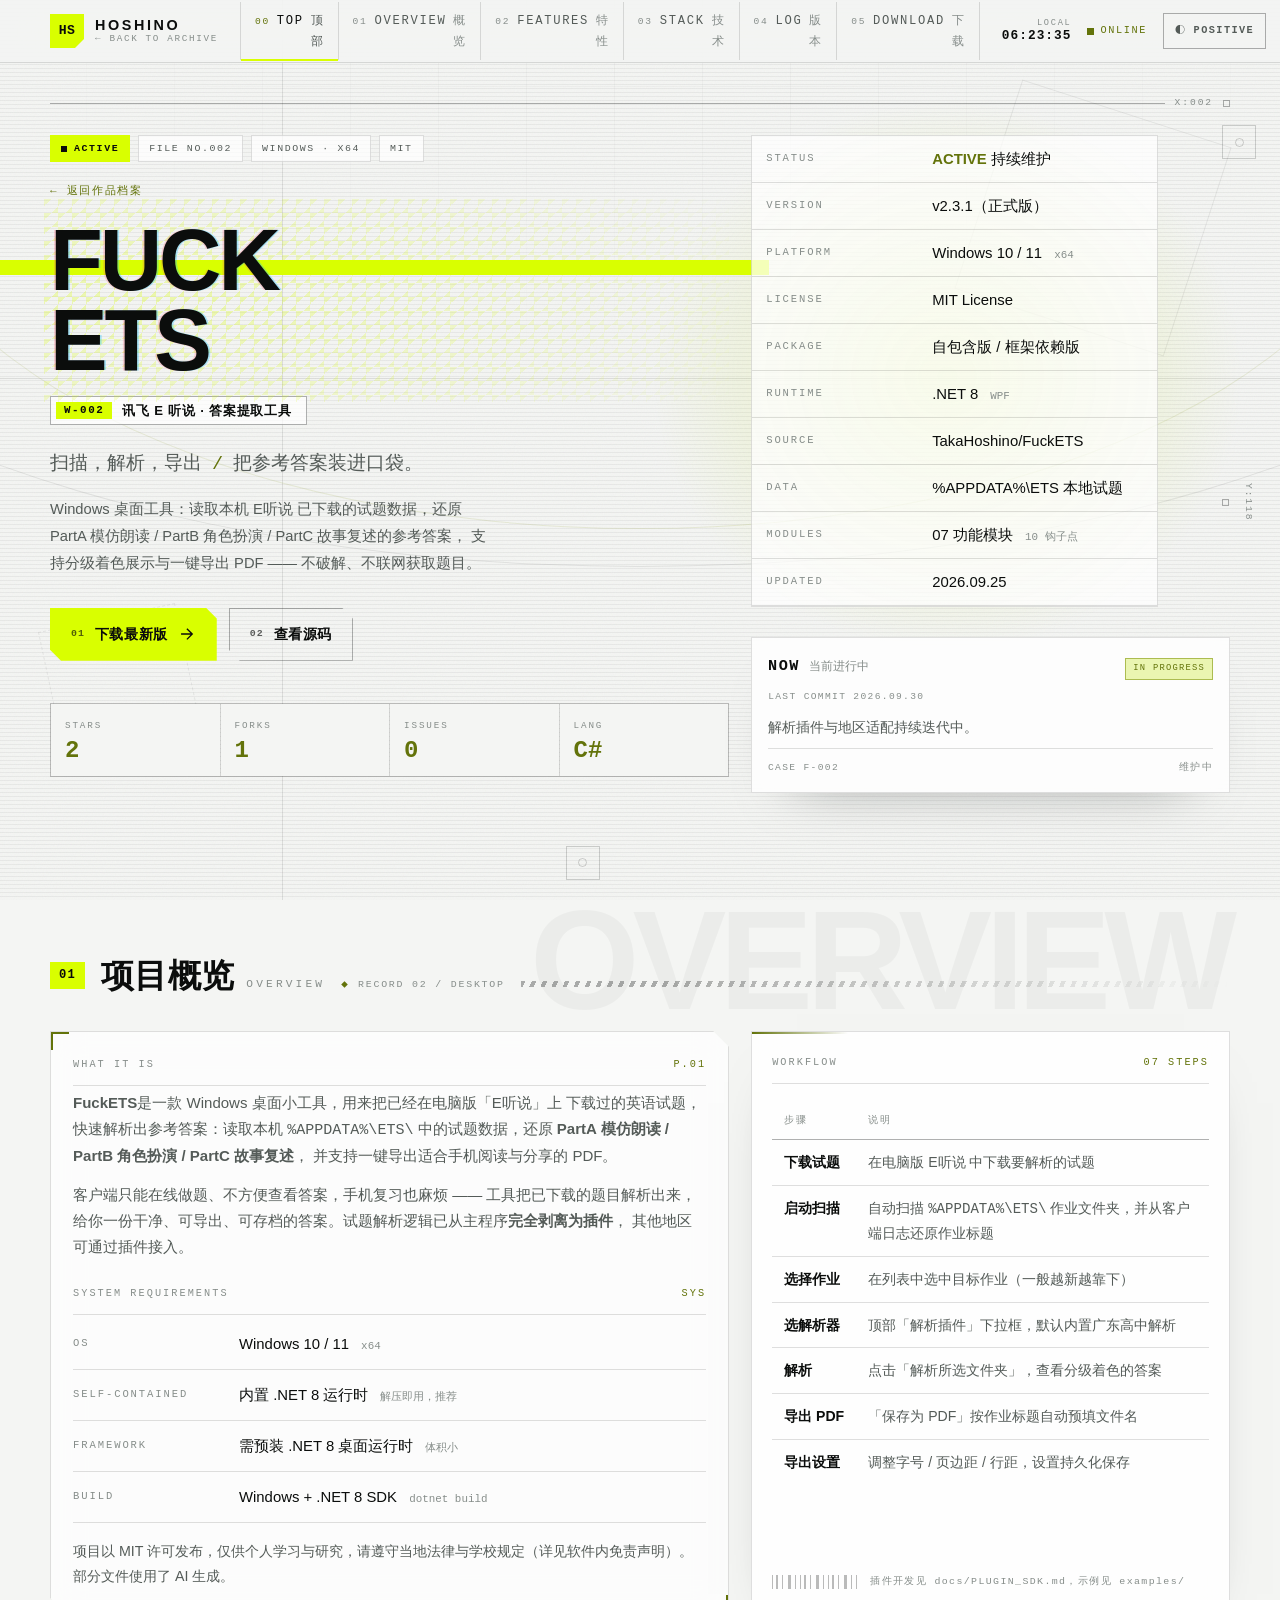
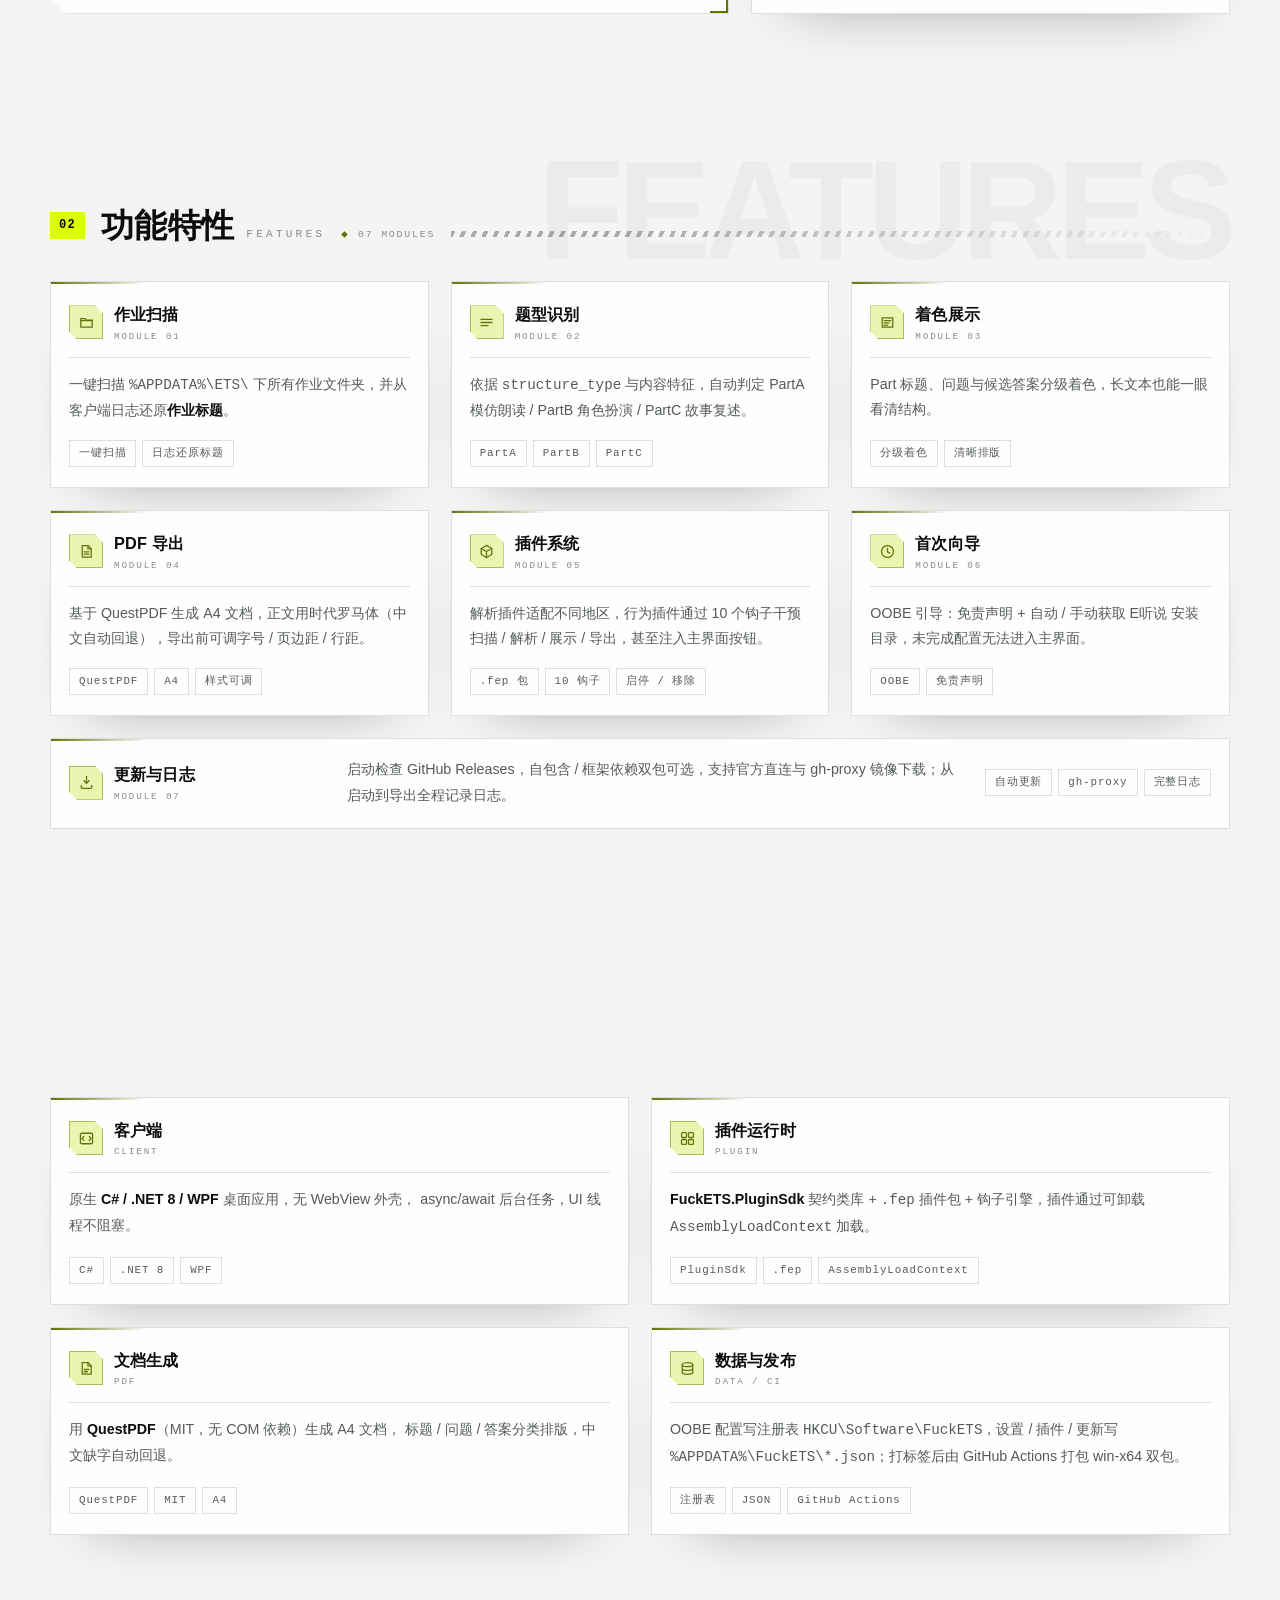
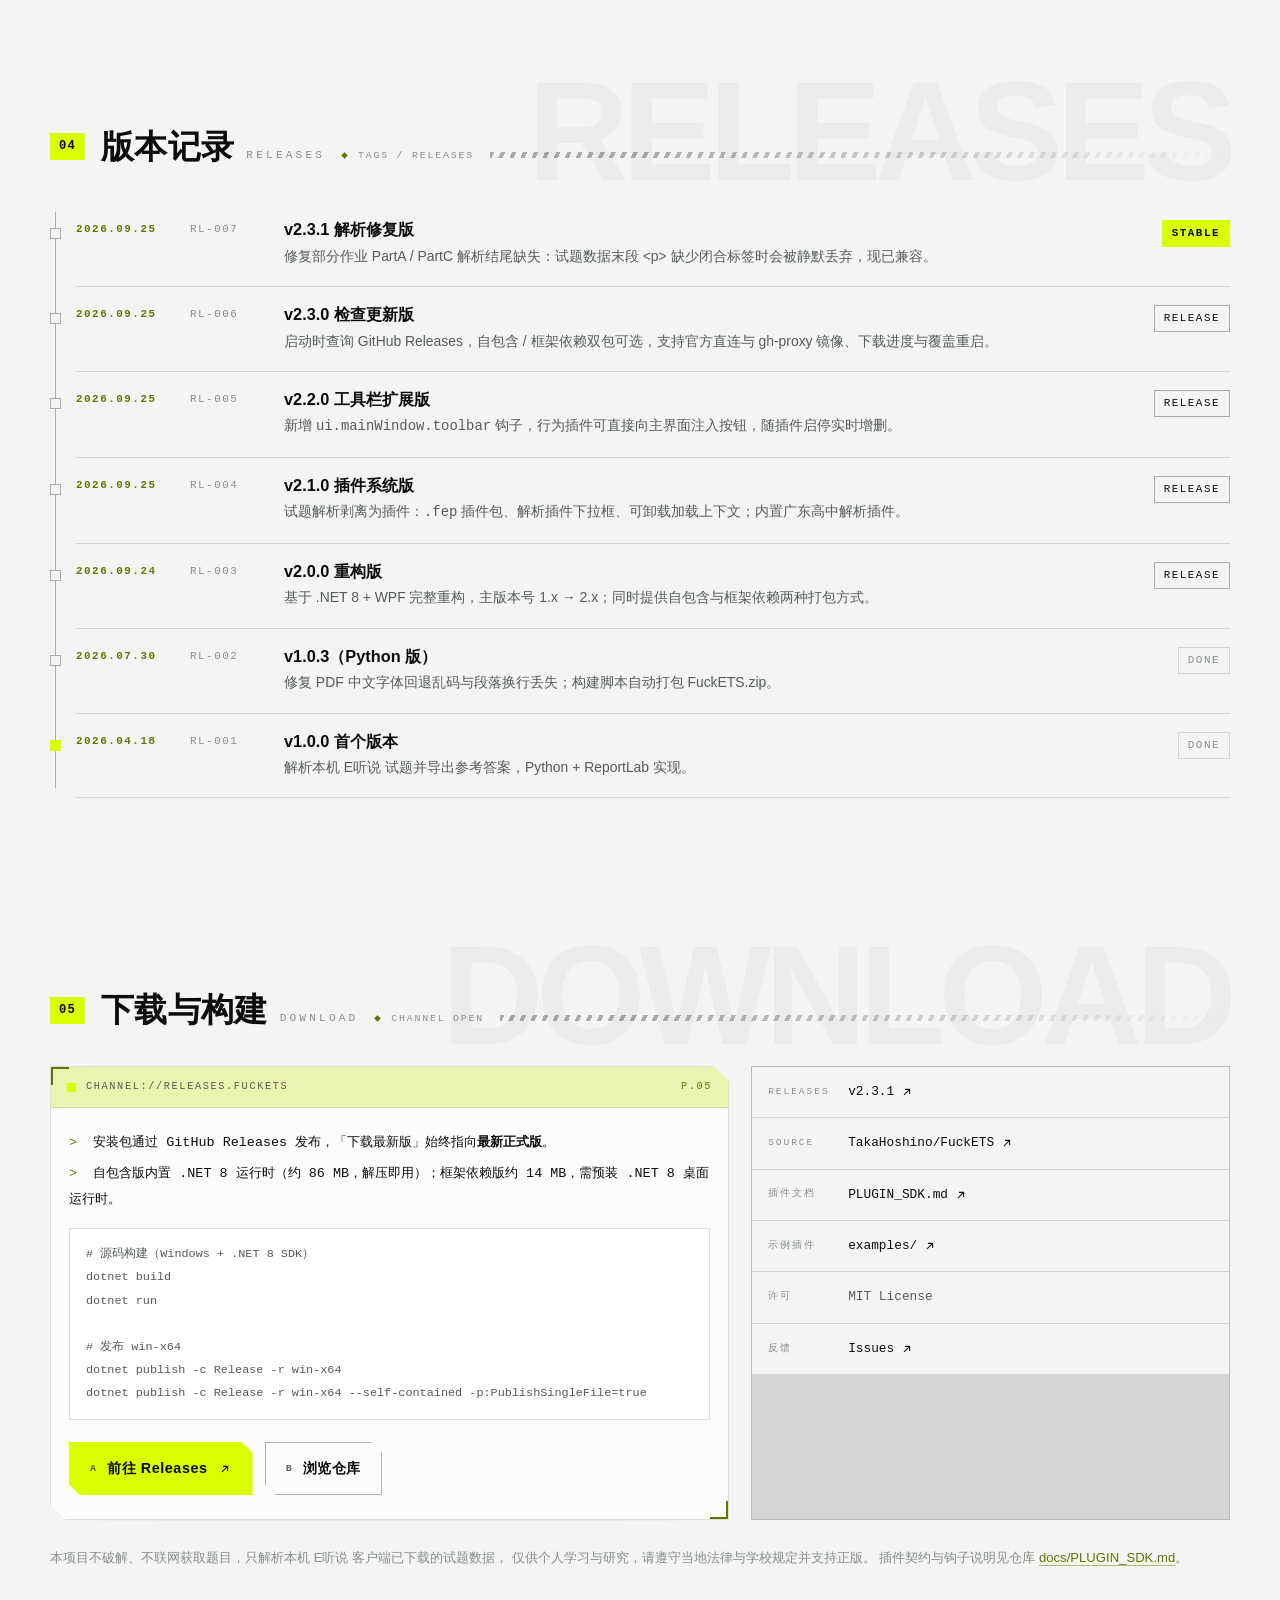
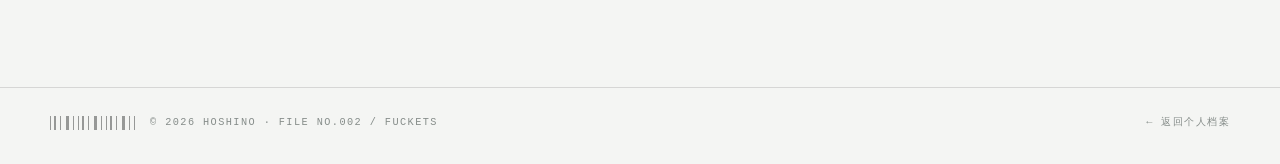
==== commit 2f1fab80: "fix: 项目页主按钮文案统一为「下载最新版」 - wenku8reader / fuckets 首屏按钮与下载区说明里的「下载安装包」全部改名 - 按钮 href 仍为 releases/lates" ====
--- a/fuckets/index.html
+++ b/fuckets/index.html
@@ -164,7 +164,7 @@
             <div class="hero-actions fx-in">
               <a class="btn btn-primary" href="https://github.com/TakaHoshino/FuckETS/releases/latest" target="_blank" rel="noopener noreferrer">
                 <span class="btn-num">01</span>
-                下载安装包
+                下载最新版
                 <svg class="ico" viewBox="0 0 24 24" aria-hidden="true"><path d="M5 12h13M12.5 5.5 19 12l-6.5 6.5" /></svg>
               </a>
               <a class="btn btn-ghost" href="https://github.com/TakaHoshino/FuckETS" target="_blank" rel="noopener noreferrer">
@@ -567,7 +567,7 @@
             </header>
 
             <div class="terminal-body">
-              <p class="terminal-line"><span class="terminal-prompt">&gt;</span> 安装包通过 GitHub Releases 发布，「下载安装包」始终指向<strong>最新正式版</strong>。</p>
+              <p class="terminal-line"><span class="terminal-prompt">&gt;</span> 安装包通过 GitHub Releases 发布，「下载最新版」始终指向<strong>最新正式版</strong>。</p>
               <p class="terminal-line"><span class="terminal-prompt">&gt;</span> 自包含版内置 .NET 8 运行时（约 86 MB，解压即用）；框架依赖版约 14 MB，需预装 .NET 8 桌面运行时。</p>
 
               <pre class="codeblock"># 源码构建（Windows + .NET 8 SDK）
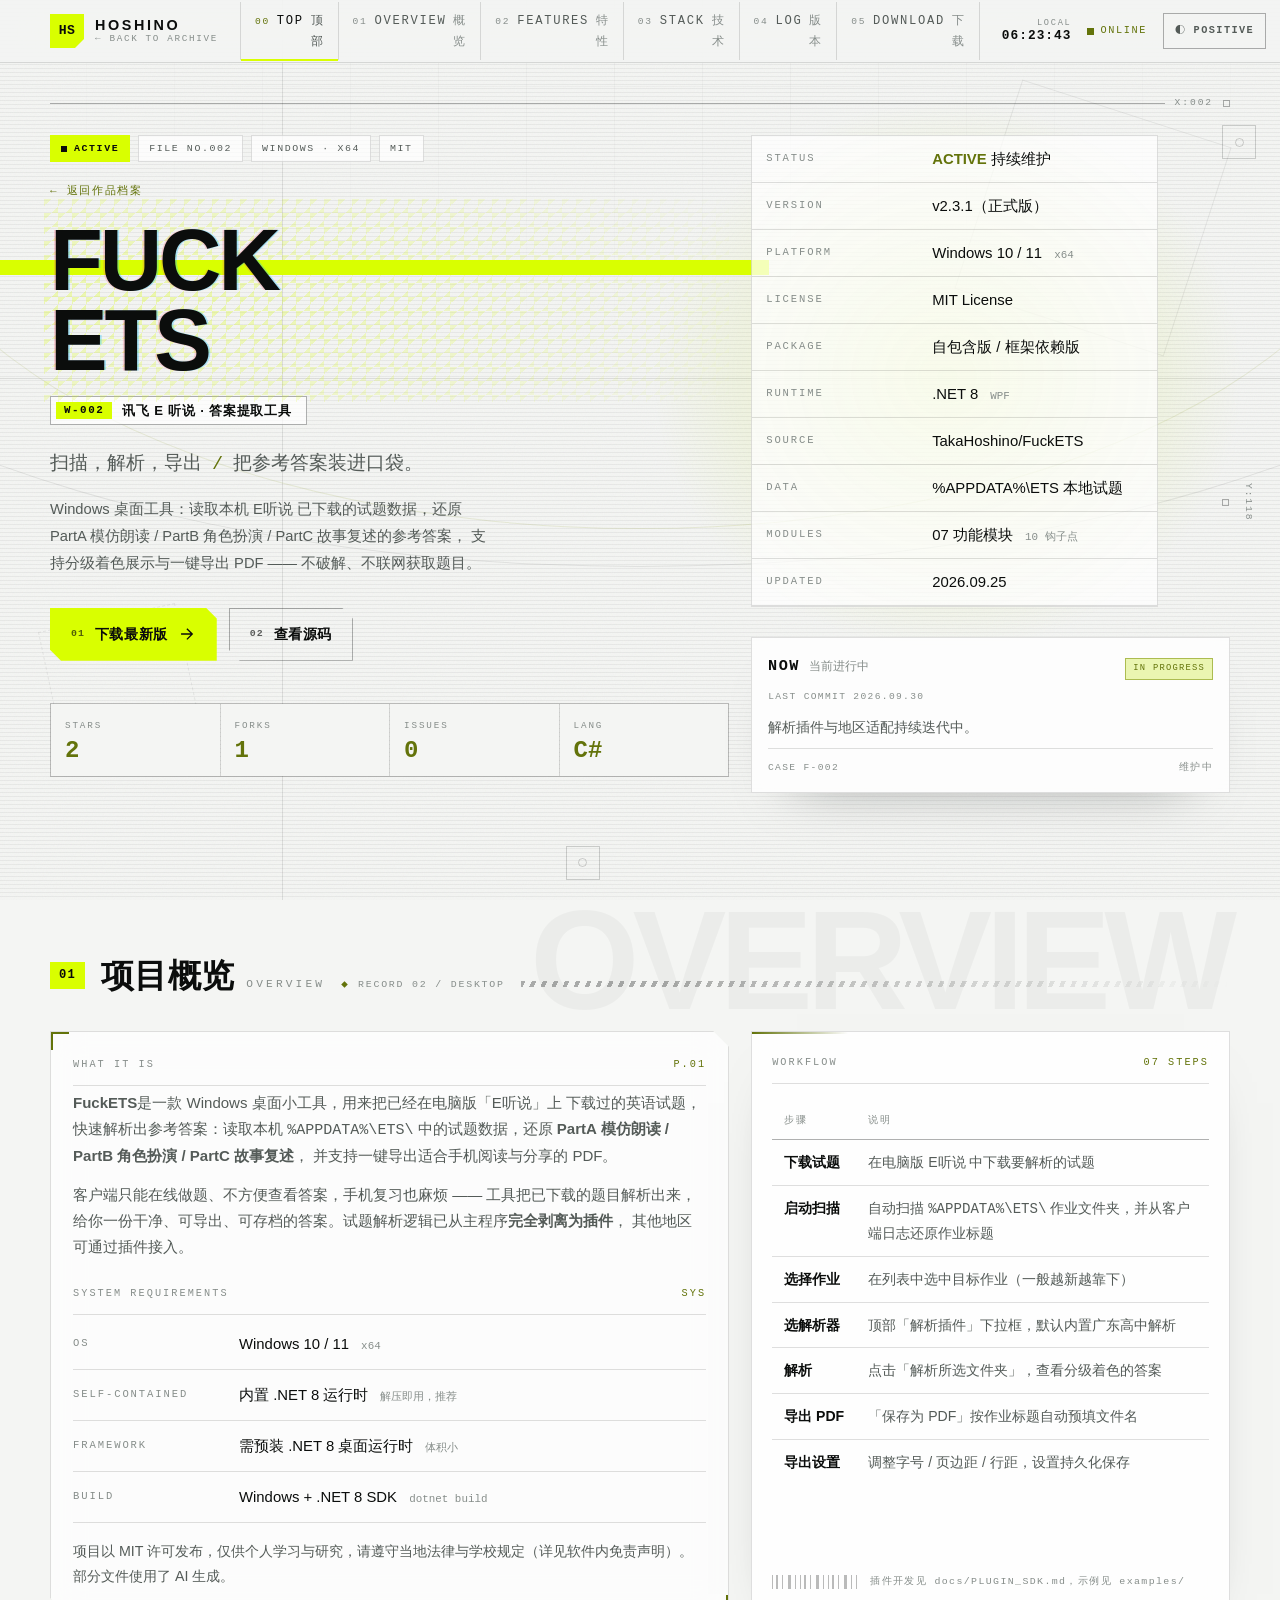
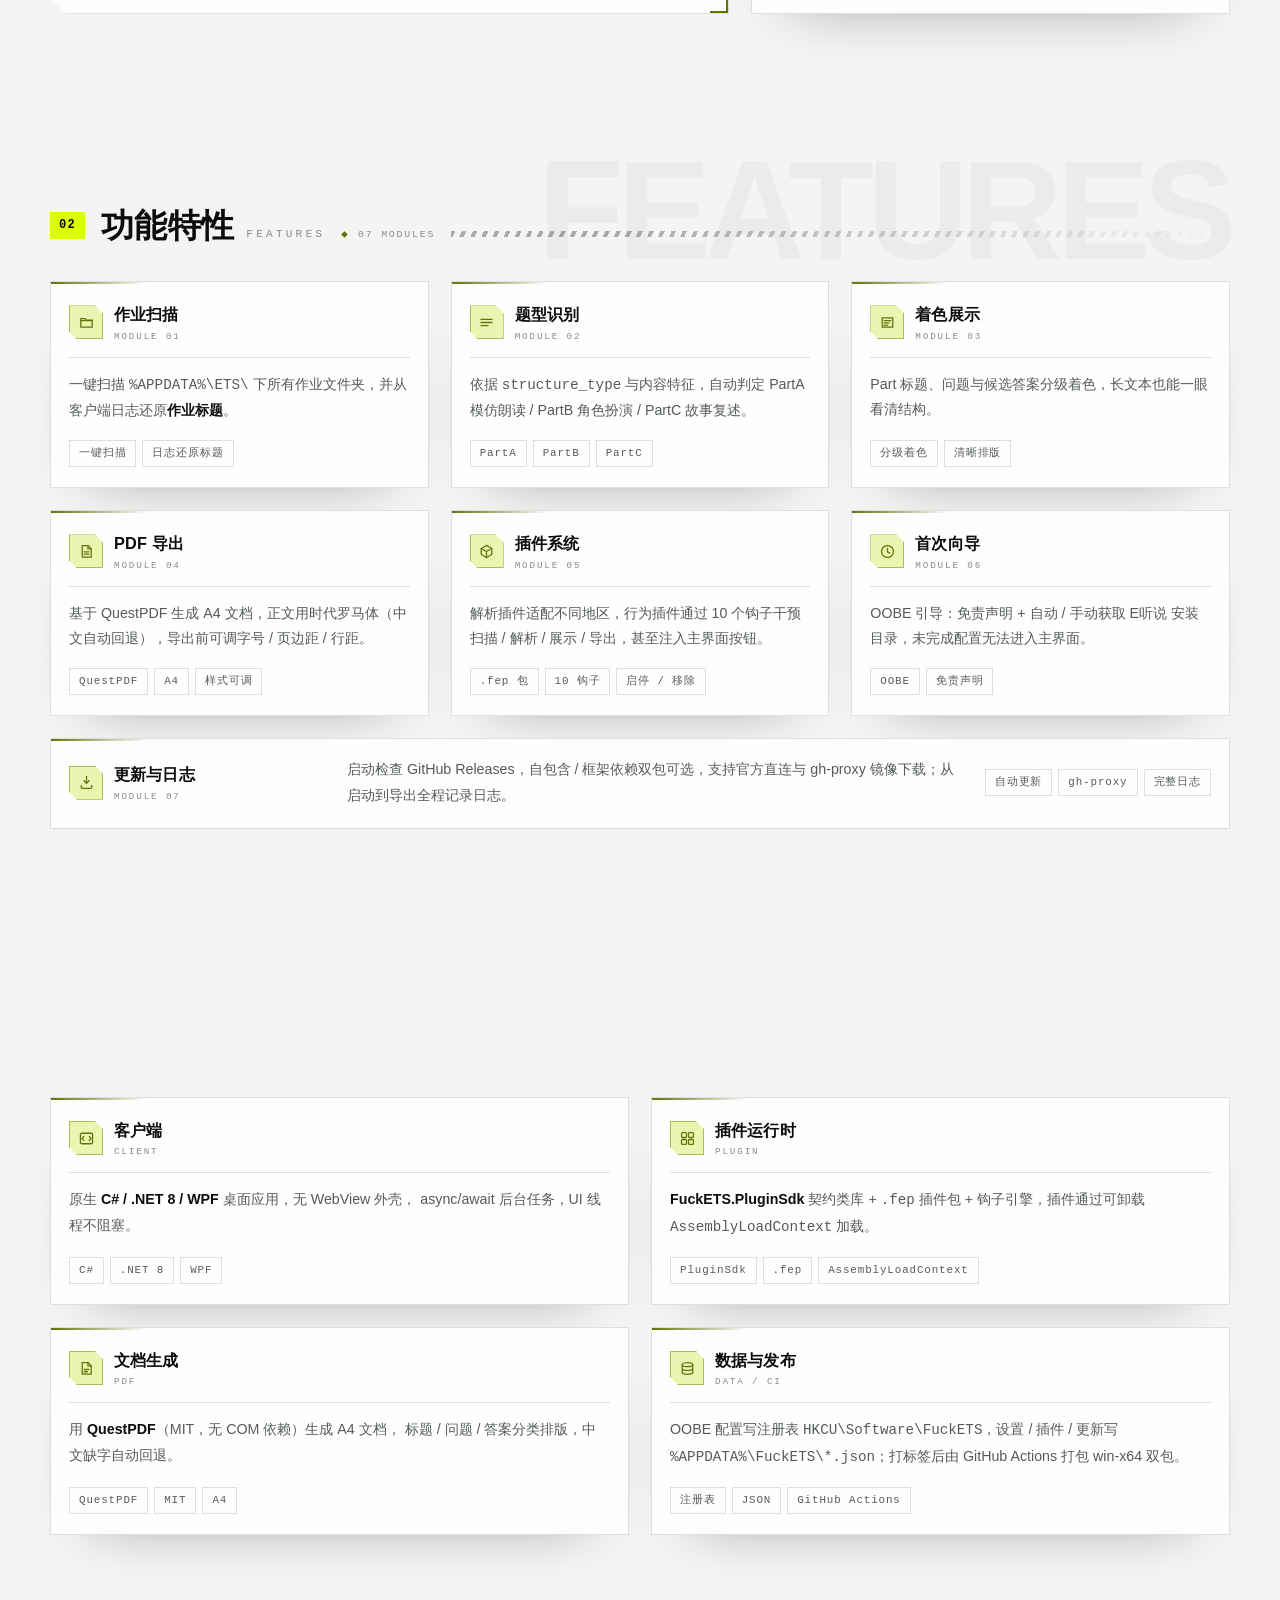
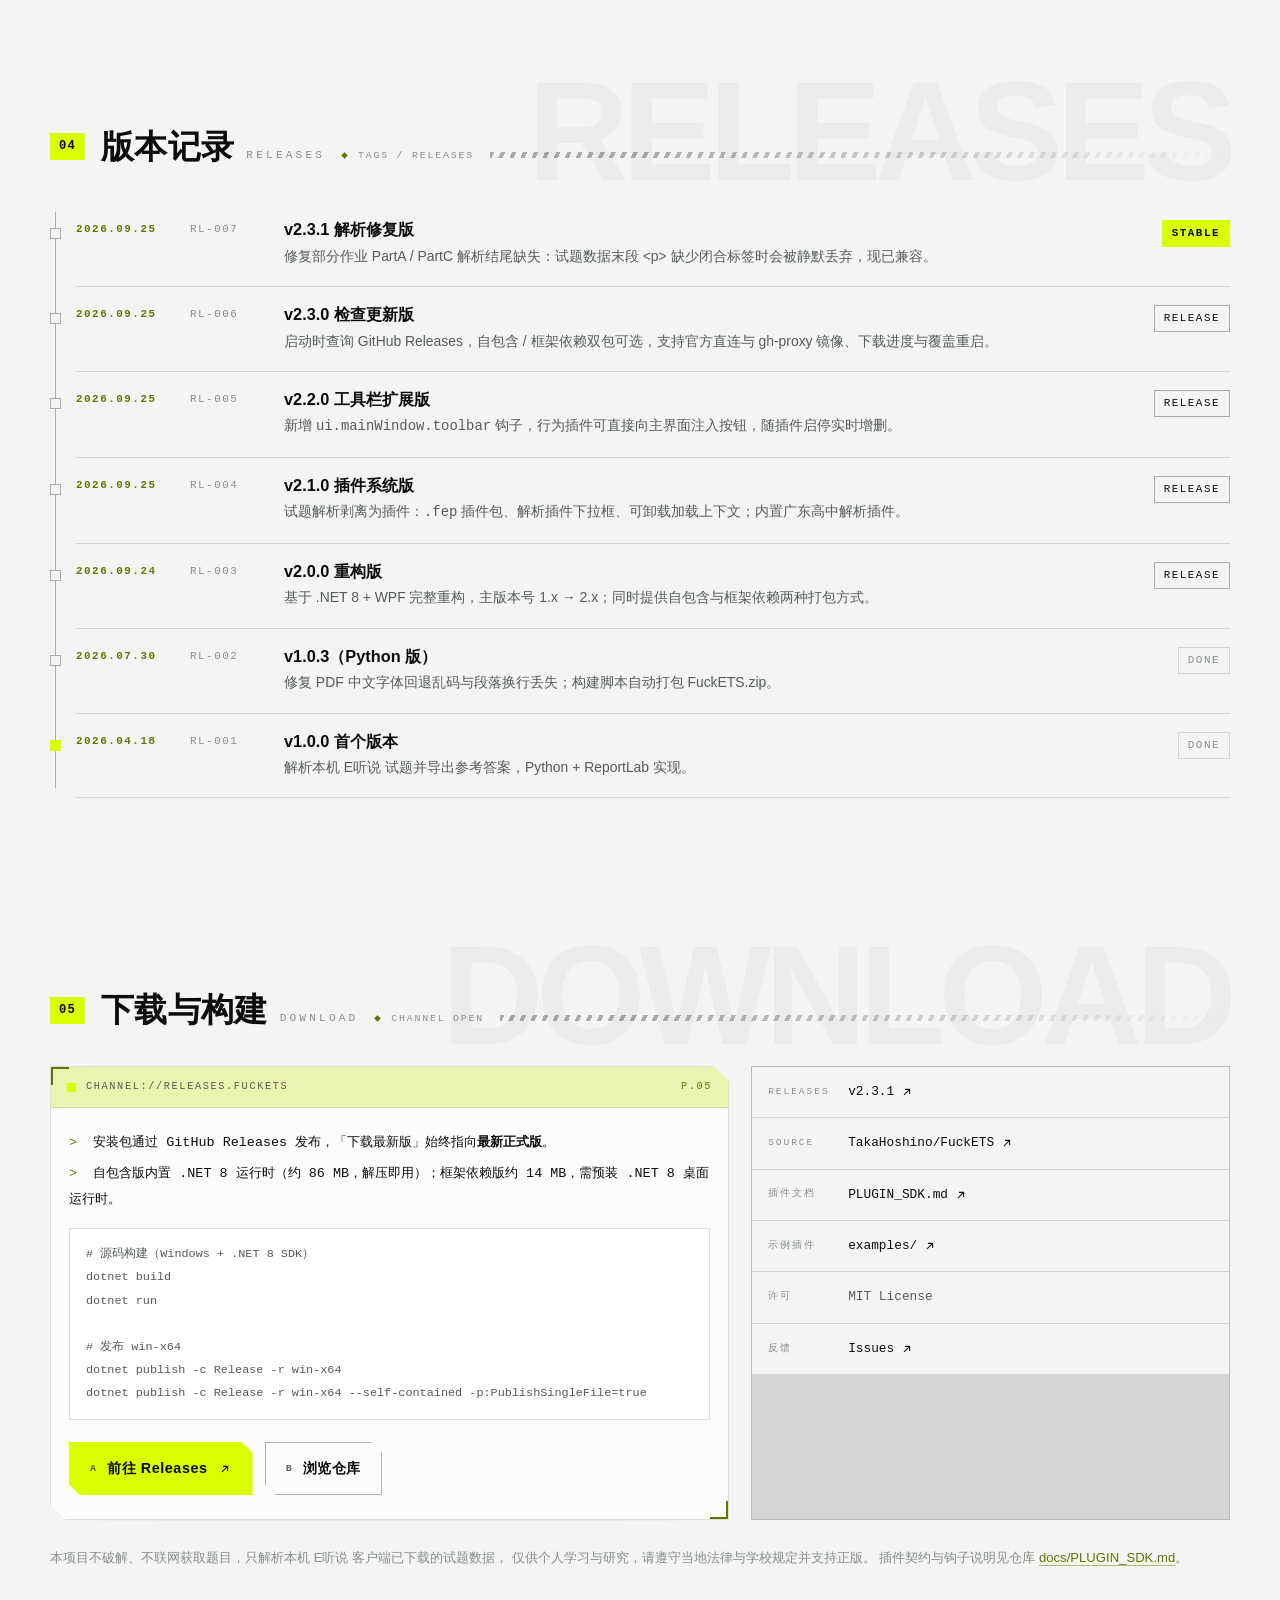
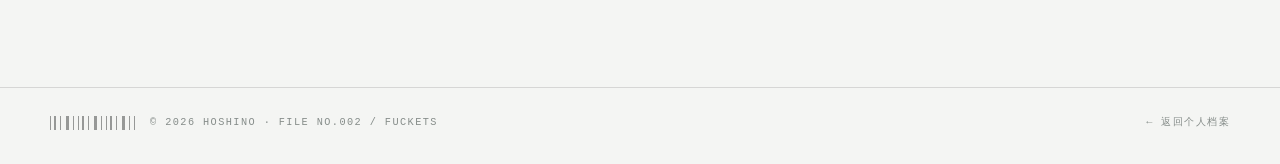
==== commit b3e1a5ea: "fix: FuckETS 页内文档 / 示例链接改用 HEAD，跟随仓库默认分支 - 仓库默认分支已切到 refactoring，原先写死的 /blob/main/ 与 /tree/main/ 链接 " ====
--- a/fuckets/index.html
+++ b/fuckets/index.html
@@ -609,14 +609,15 @@
             </li>
             <li class="contact-item">
               <span class="contact-key">插件文档</span>
-              <a class="contact-val" href="https://github.com/TakaHoshino/FuckETS/blob/main/docs/PLUGIN_SDK.md" target="_blank" rel="noopener noreferrer">
+              <!-- 用 HEAD 而不是分支名：仓库默认分支变更后链接依然有效 -->
+              <a class="contact-val" href="https://github.com/TakaHoshino/FuckETS/blob/HEAD/docs/PLUGIN_SDK.md" target="_blank" rel="noopener noreferrer">
                 PLUGIN_SDK.md
                 <svg class="ico ico-sm" viewBox="0 0 24 24" aria-hidden="true"><path d="M7.5 16.5 16.5 7.5M9.4 7.5h7.1v7.1" /></svg>
               </a>
             </li>
             <li class="contact-item">
               <span class="contact-key">示例插件</span>
-              <a class="contact-val" href="https://github.com/TakaHoshino/FuckETS/tree/main/examples" target="_blank" rel="noopener noreferrer">
+              <a class="contact-val" href="https://github.com/TakaHoshino/FuckETS/tree/HEAD/examples" target="_blank" rel="noopener noreferrer">
                 examples/
                 <svg class="ico ico-sm" viewBox="0 0 24 24" aria-hidden="true"><path d="M7.5 16.5 16.5 7.5M9.4 7.5h7.1v7.1" /></svg>
               </a>
@@ -639,7 +640,7 @@
           本项目不破解、不联网获取题目，只解析本机 E听说 客户端已下载的试题数据，
           仅供个人学习与研究，请遵守当地法律与学校规定并支持正版。
           插件契约与钩子说明见仓库
-          <a href="https://github.com/TakaHoshino/FuckETS/blob/main/docs/PLUGIN_SDK.md" target="_blank" rel="noopener noreferrer">docs/PLUGIN_SDK.md</a>。
+          <a href="https://github.com/TakaHoshino/FuckETS/blob/HEAD/docs/PLUGIN_SDK.md" target="_blank" rel="noopener noreferrer">docs/PLUGIN_SDK.md</a>。
         </p>
       </div>
     </section>
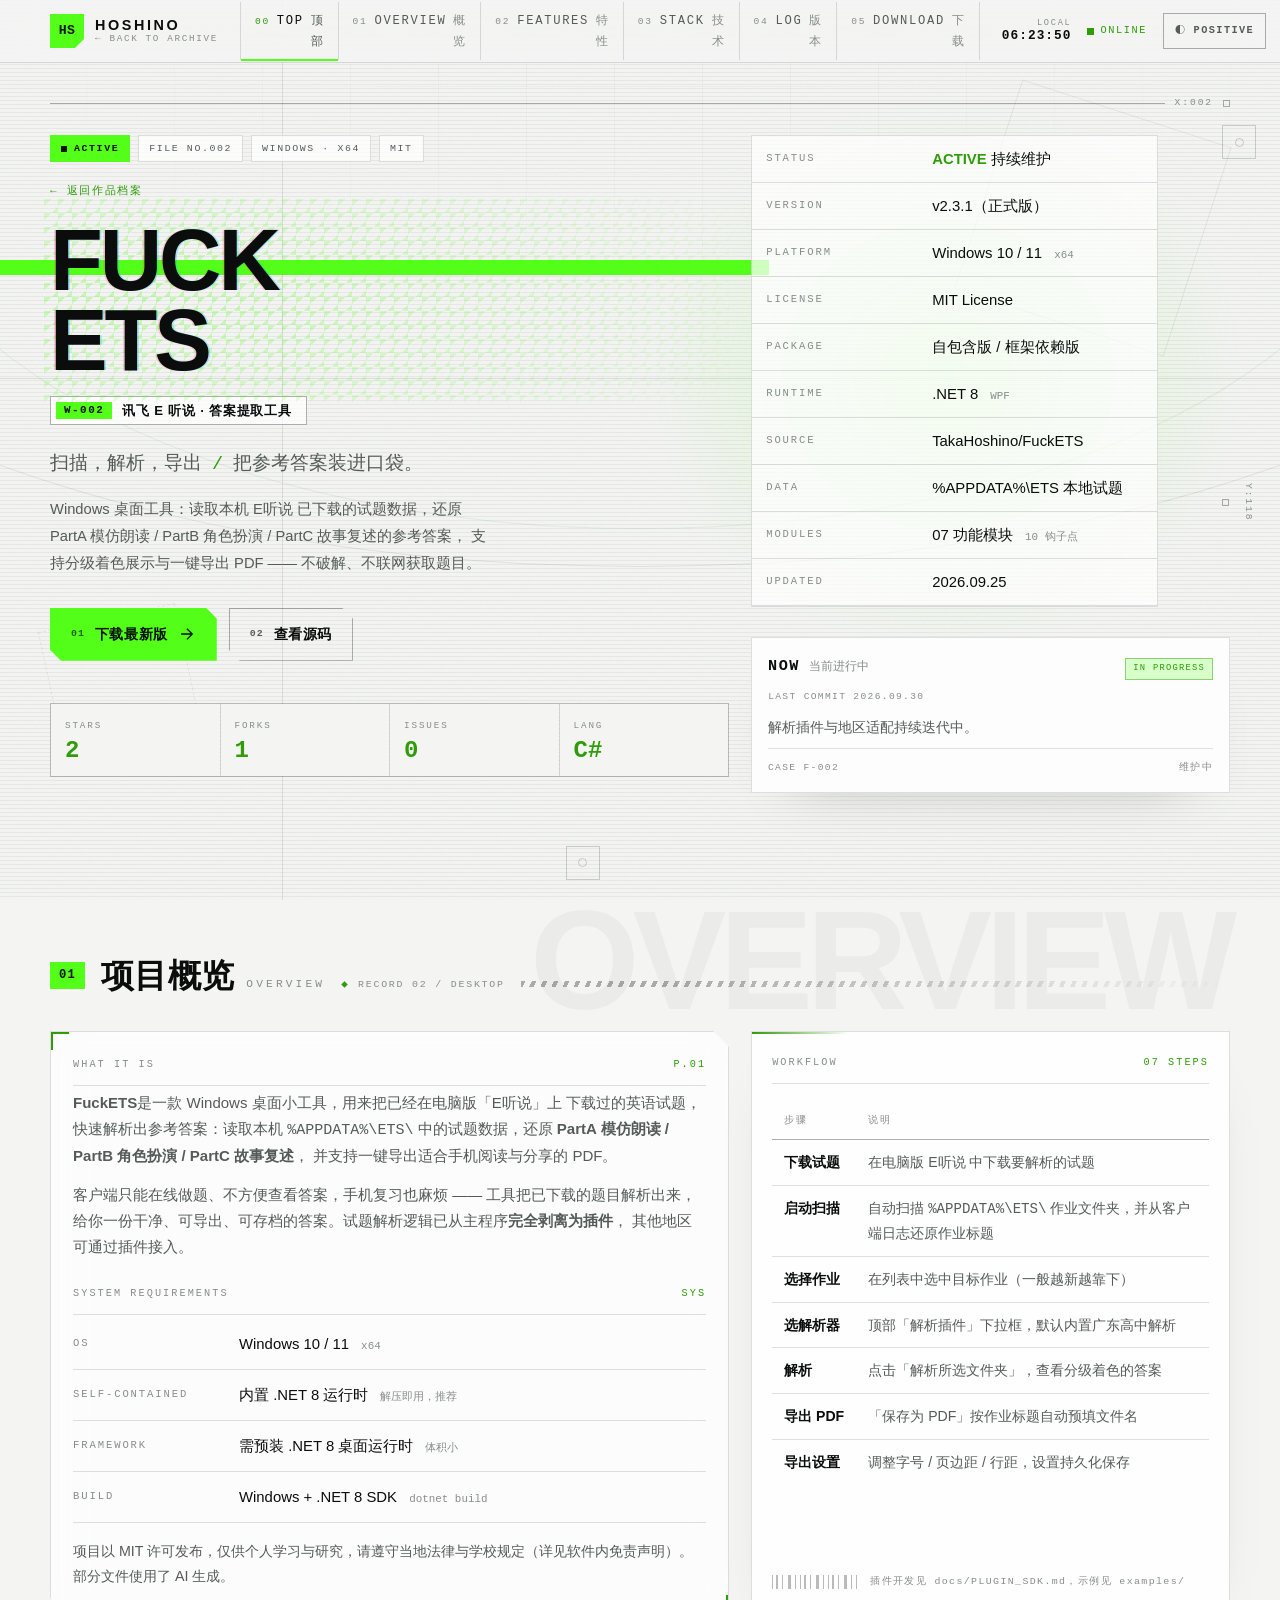
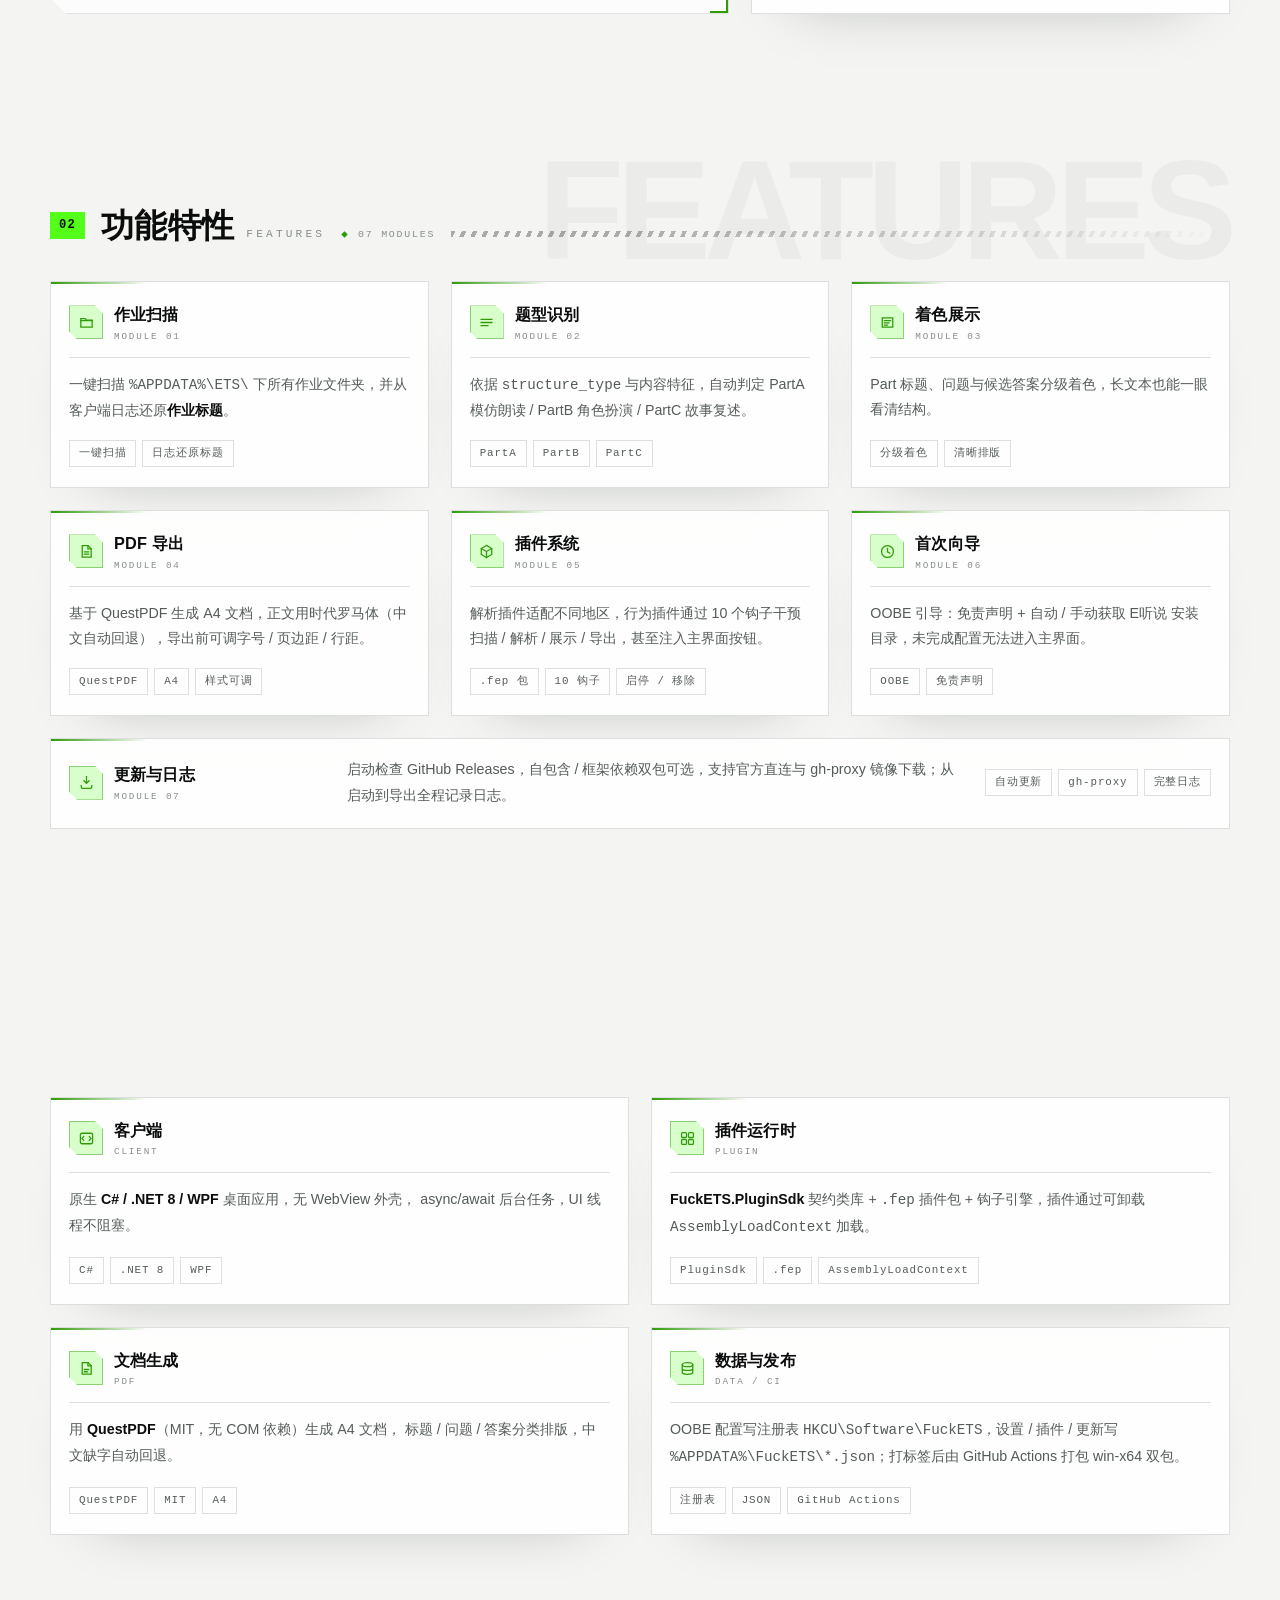
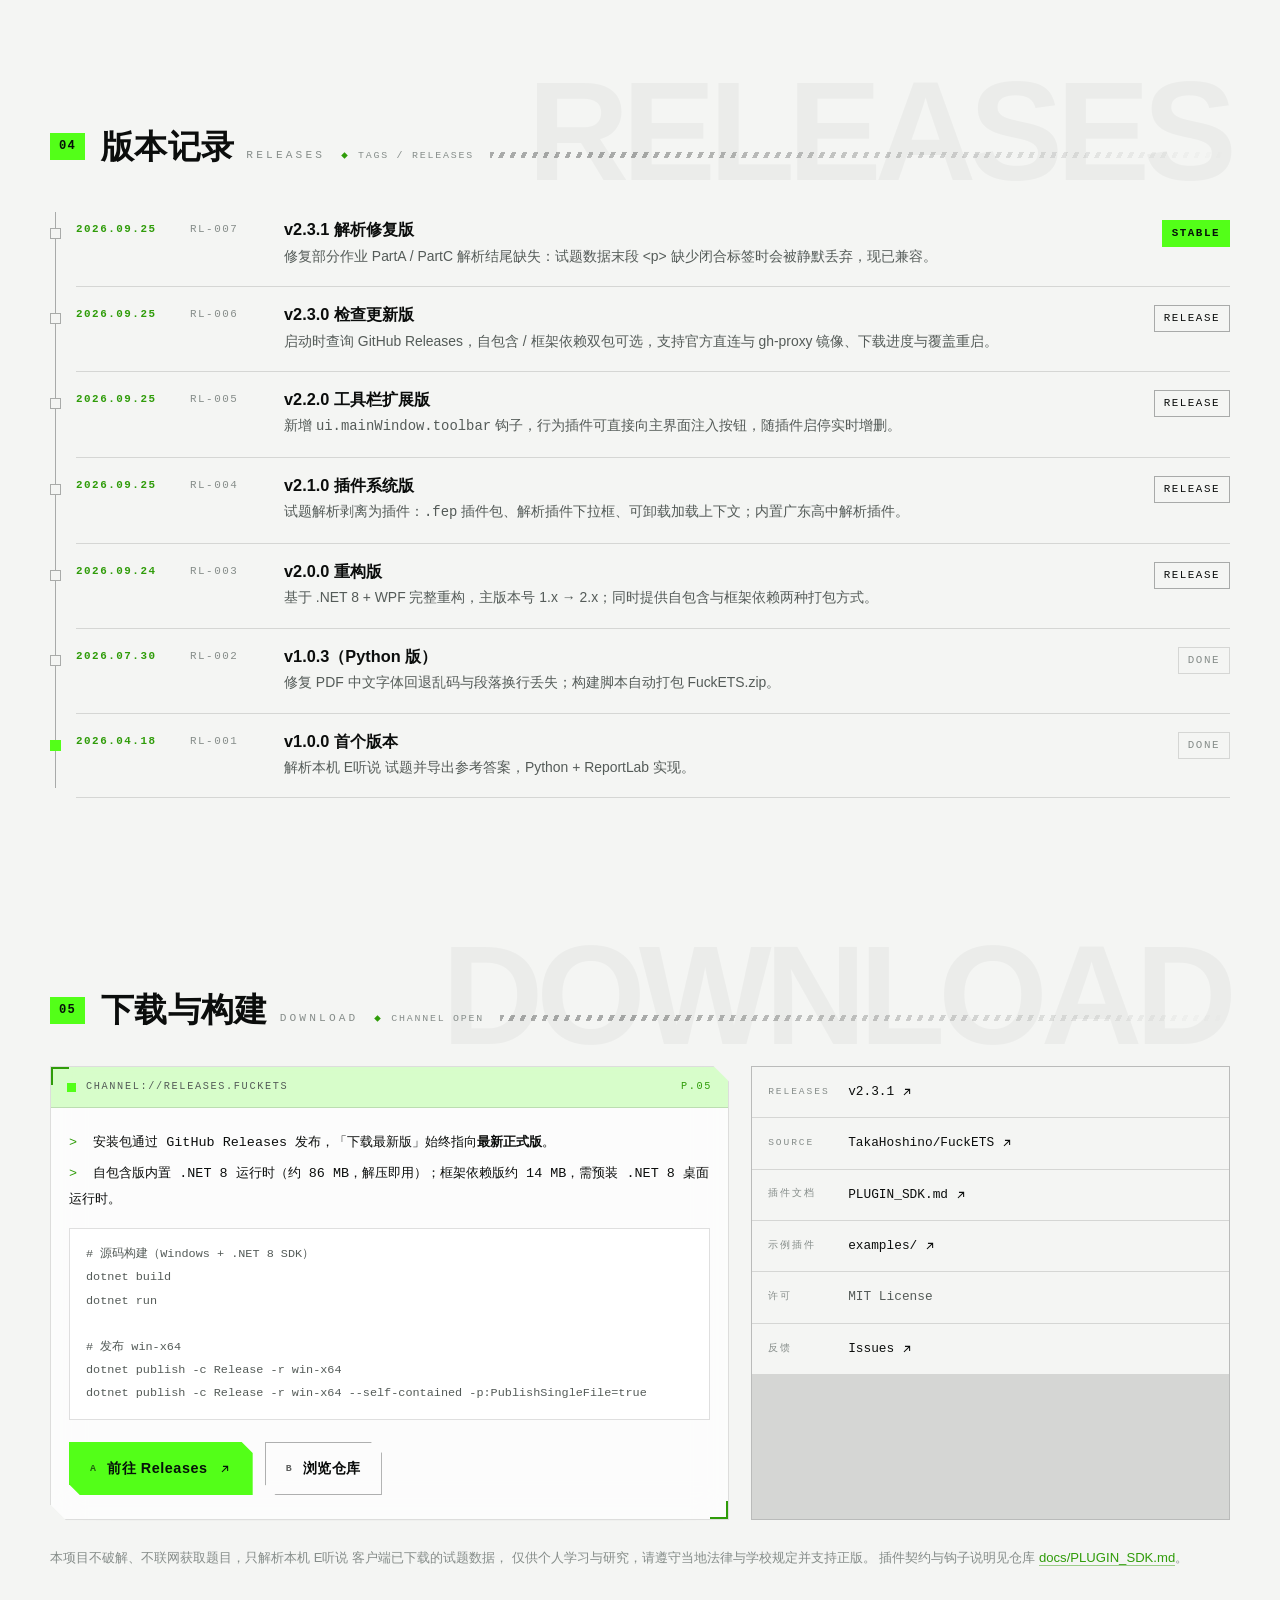
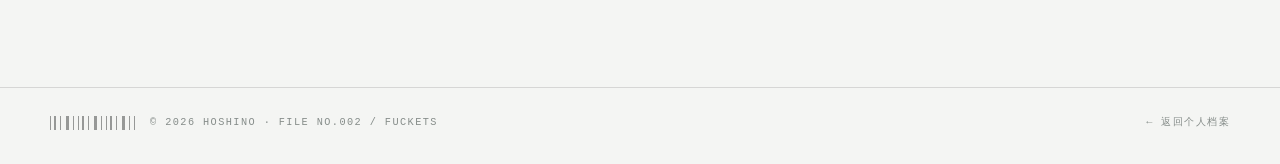
==== commit bcc2b92e: "design: 首页重做为白色档案海报（巨型双行标题 + 坐标标记 + 系统索引），并补齐深色模式 · 新增 assets/css/home.css 作为首页专属层，style.css 保持项目页共用" ====
--- a/fuckets/index.html
+++ b/fuckets/index.html
@@ -1,5 +1,5 @@
 <!DOCTYPE html>
-<html lang="zh-CN" data-theme="negative" data-gh-repo="TakaHoshino/FuckETS">
+<html lang="zh-CN" data-theme="positive" data-gh-repo="TakaHoshino/FuckETS">
 <head>
   <meta charset="UTF-8" />
   <meta name="viewport" content="width=device-width, initial-scale=1, viewport-fit=cover" />
@@ -21,15 +21,16 @@
   <link rel="icon" href="../favicon.svg" type="image/svg+xml" />
   <link rel="apple-touch-icon" href="../favicon.svg" />
   <!-- 资源版本号：改动 assets 下的 CSS / JS 后同步递增，避免浏览器缓存旧文件与新页面混用 -->
-  <link rel="stylesheet" href="../assets/css/style.css?v=20261002b" />
+  <link rel="stylesheet" href="../assets/css/style.css?v=20261002e" />
 
   <script>
     (function () {
       try {
         var saved = localStorage.getItem("theme");
-        var prefersLight = window.matchMedia("(prefers-color-scheme: light)").matches;
-        document.documentElement.setAttribute("data-theme", saved || (prefersLight ? "positive" : "negative"));
-      } catch (e) { /* 保持默认 negative */ }
+        if (saved === "negative" || saved === "positive") {
+          document.documentElement.setAttribute("data-theme", saved);
+        }
+      } catch (e) { /* 保持默认 positive */ }
     })();
   </script>
 
--- a/assets/css/style.css
+++ b/assets/css/style.css
@@ -6,11 +6,11 @@
    状态、线条、图形标记与激活态，不做大面积铺色。全部图形由 CSS / SVG 手绘。
 
    目录
-     01 主题变量         02 基础重置        03 背景图层
-     04 通用元件         05 顶部状态栏      06 首屏 Hero
-     07 区块标题         08 作品区          09 档案与能力矩阵
-     10 日志时间线       11 联络面板        12 页脚 / 回到顶部
-     13 动效与响应式
+  01 主题变量         02 基础重置        03 背景图层
+  04 通用元件         05 顶部状态栏      06 首屏 Hero
+  07 区块标题         08 作品区          09 档案与能力矩阵
+  10 日志时间线       11 联络面板        12 页脚 / 回到顶部
+  13 动效与响应式     14 主控台首屏      15 项目详情页（.proj-* / .panel / .cap-*）
    ============================================================================ */
 
 /* ------------------------------------------------------------- 01 主题变量 */
@@ -30,15 +30,15 @@
   --muted: #99a09e;
   --dim: #626966;
 
-  --acc: #d9ff00;          /* 填充用 */
-  --acc-strong: #d9ff00;   /* 文字 / 线条用 */
-  --acc-ink: #0a0b0b;      /* 压在高亮色上的字色 */
-  --acc-soft: rgba(217, 255, 0, 0.12);
-  --acc-line: rgba(217, 255, 0, 0.42);
-
-  --ok: #d9ff00;
+  --acc: #53ff18;          /* 填充用 */
+  --acc-strong: #53ff18;   /* 文字 / 线条用 */
+  --acc-ink: #06120a;      /* 压在高亮色上的字色 */
+  --acc-soft: rgba(83, 255, 24, 0.14);
+  --acc-line: rgba(83, 255, 24, 0.45);
+
+  --ok: #53ff18;
   --shadow: 0 30px 70px -44px rgba(0, 0, 0, 0.95);
-  --glow: 0 0 34px -8px rgba(217, 255, 0, 0.35);
+  --glow: 0 0 34px -8px rgba(83, 255, 24, 0.35);
   --locked: rgba(20, 20, 20, 0.72);
   --panel-glass: rgba(16, 18, 18, 0.78);
 
@@ -73,15 +73,15 @@
   --muted: #545b58;
   --dim: #868d8a;
 
-  --acc: #d9ff00;
-  --acc-strong: #63730a;   /* 浅底上用于文字与细线，保证对比度 */
-  --acc-ink: #0a0b0b;
-  --acc-soft: rgba(190, 225, 0, 0.30);
-  --acc-line: rgba(120, 140, 0, 0.55);
-
-  --ok: #63730a;
-  --shadow: 0 26px 60px -46px rgba(10, 14, 12, 0.55);
-  --glow: 0 0 30px -12px rgba(150, 180, 0, 0.5);
+  --acc: #53ff18;
+  --acc-strong: #2f9c09;   /* 浅底上用于文字与细线，保证对比度 */
+  --acc-ink: #06120a;
+  --acc-soft: rgba(83, 255, 24, 0.22);
+  --acc-line: rgba(47, 156, 9, 0.45);
+
+  --ok: #2f9c09;
+  --shadow: 0 26px 60px -46px rgba(10, 14, 12, 0.35);
+  --glow: 0 0 30px -12px rgba(83, 255, 24, 0.35);
   --locked: rgba(228, 229, 226, 0.8);
   --panel-glass: rgba(255, 255, 255, 0.86);
 }
@@ -2428,7 +2428,7 @@
 }
 
 /* ============================================================================
-   15 项目详情页（/wenku8reader/）
+   15 项目详情页（/wenku8reader/ · /fuckets/）
    ============================================================================ */
 .proj-hero .identity { grid-column: 1 / span 7; }
 
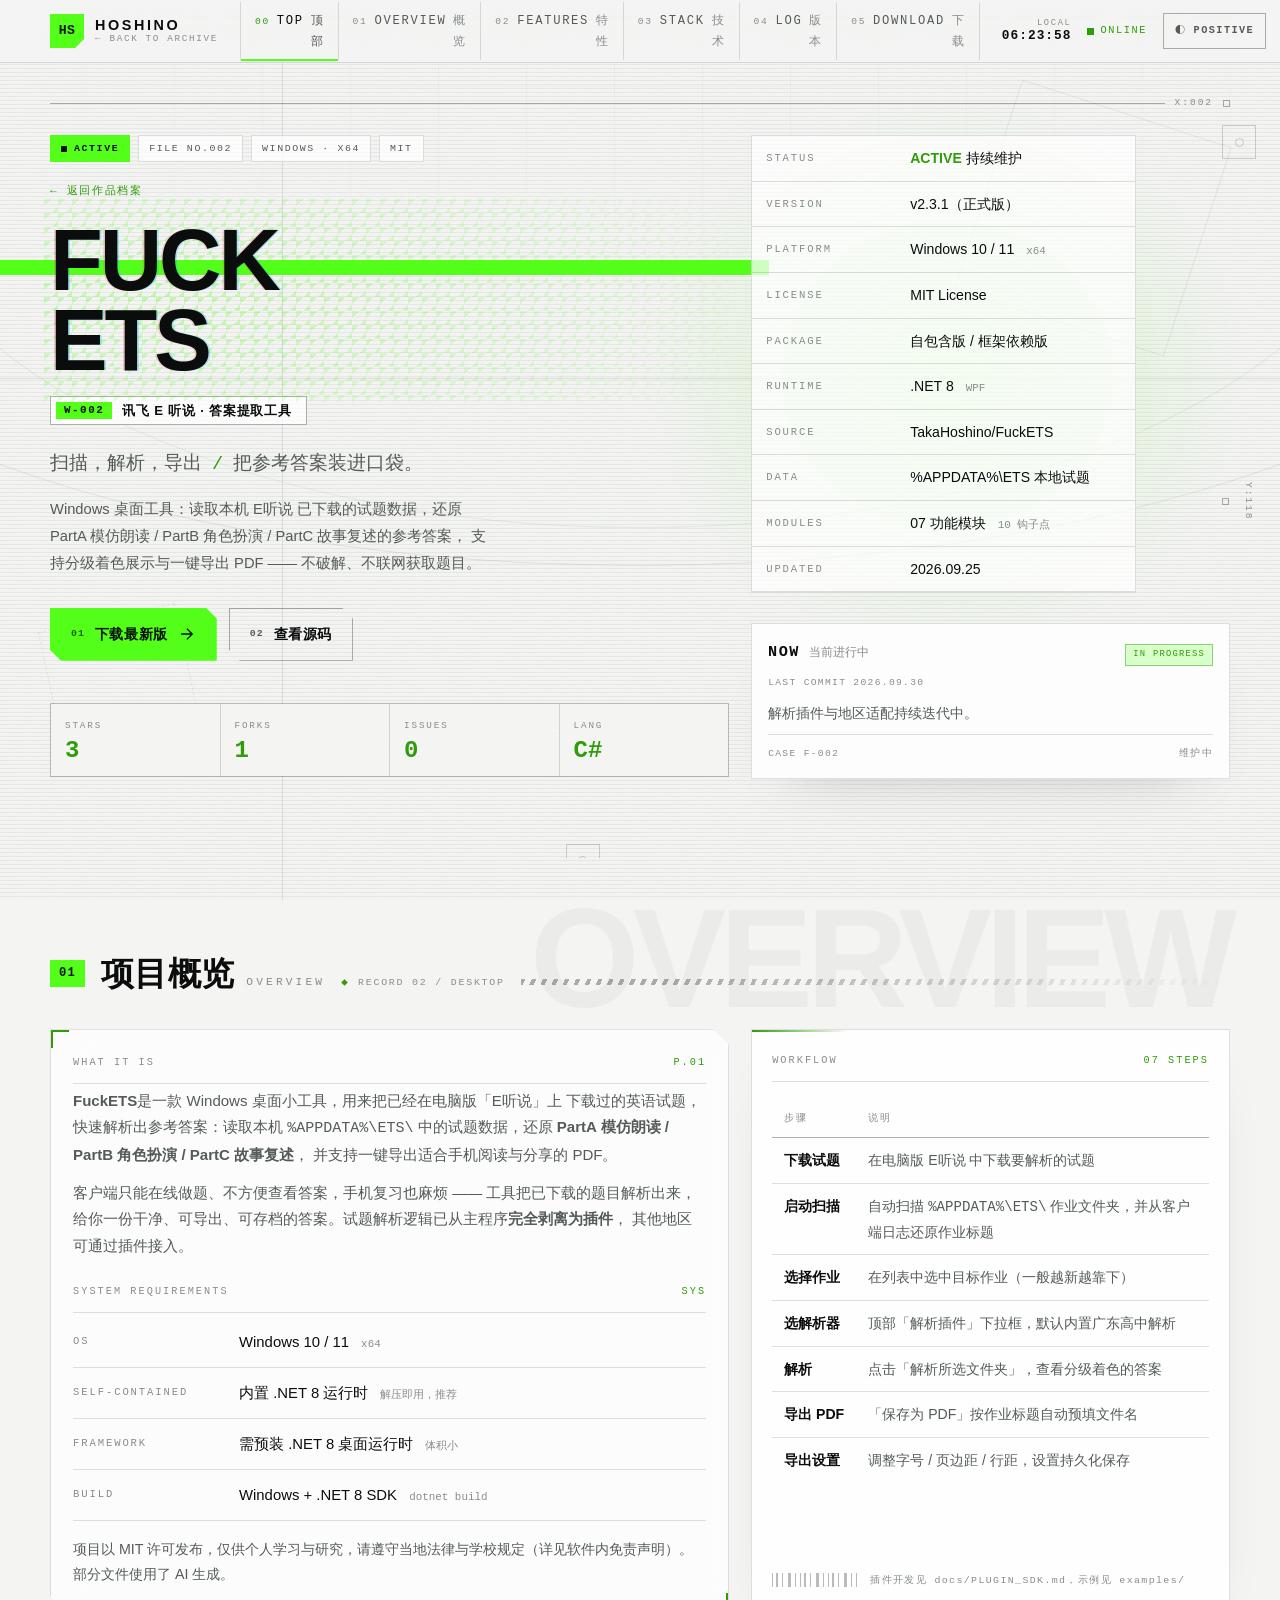
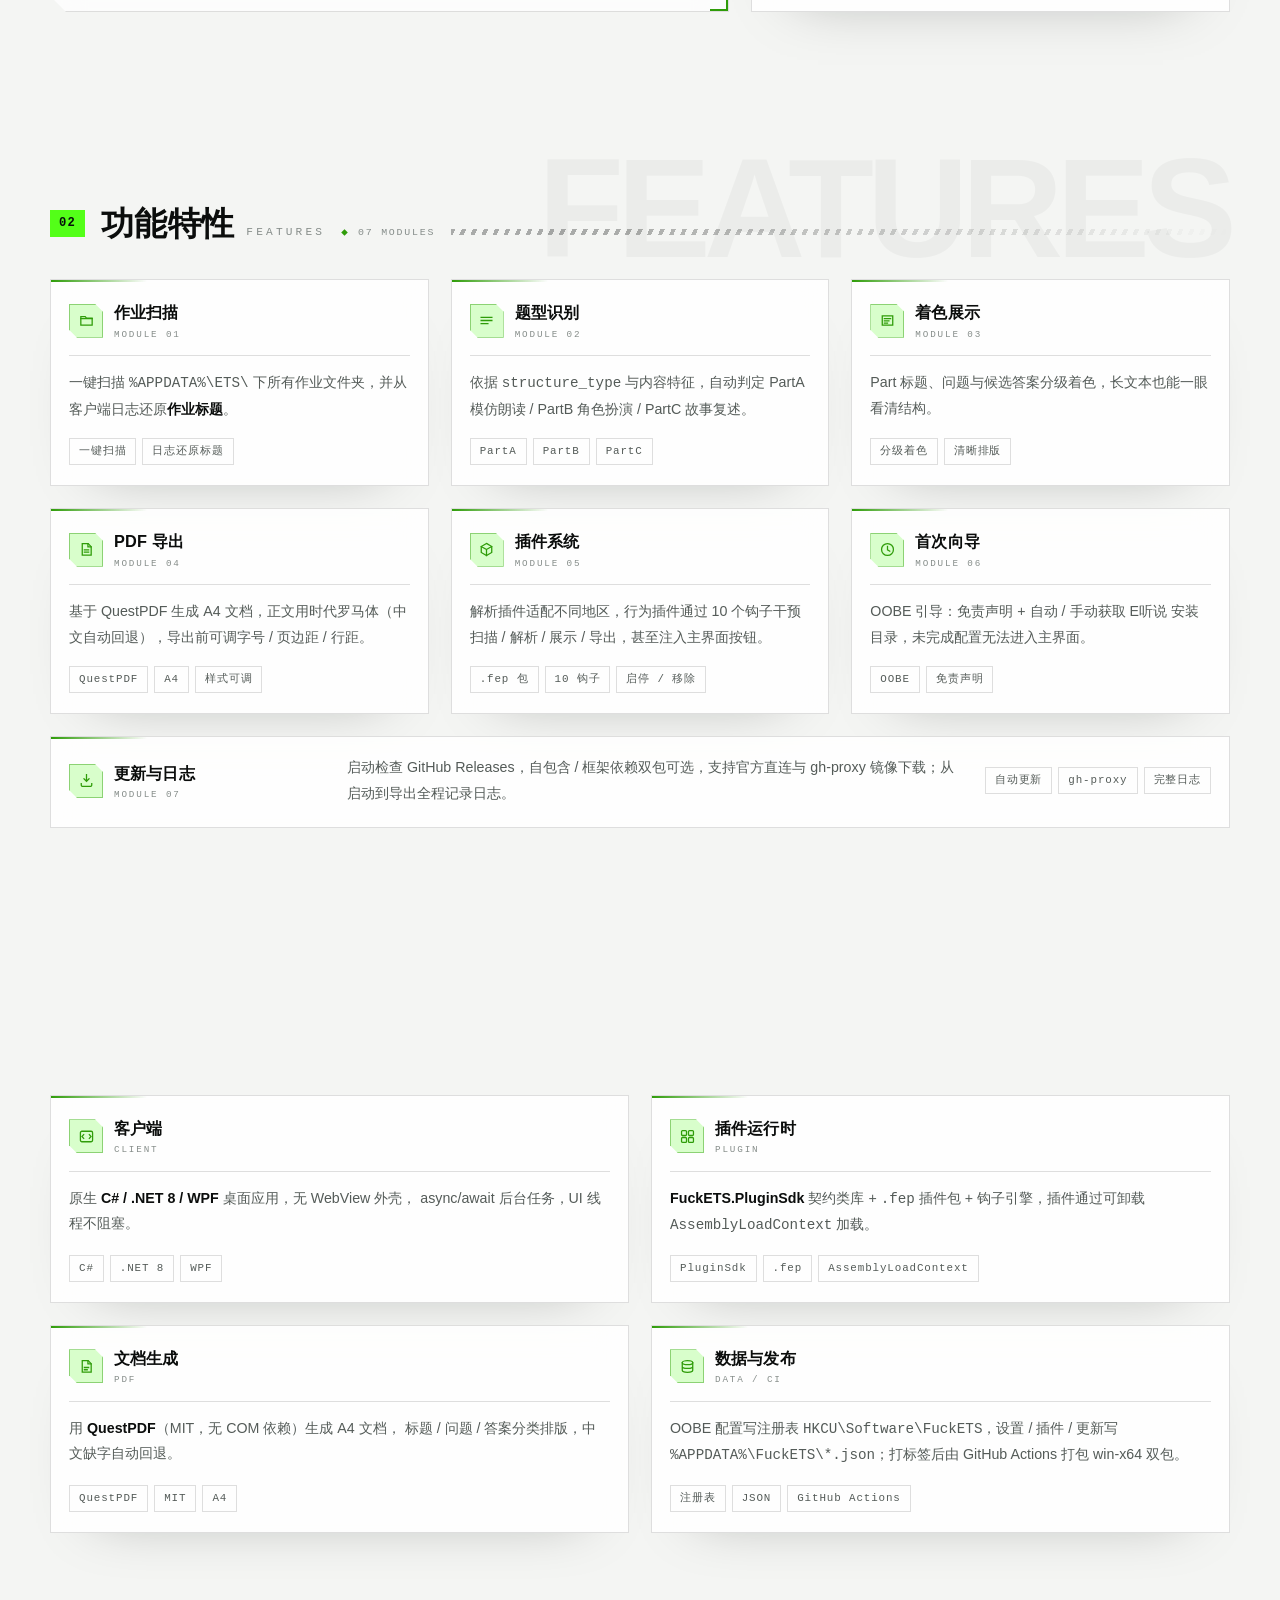
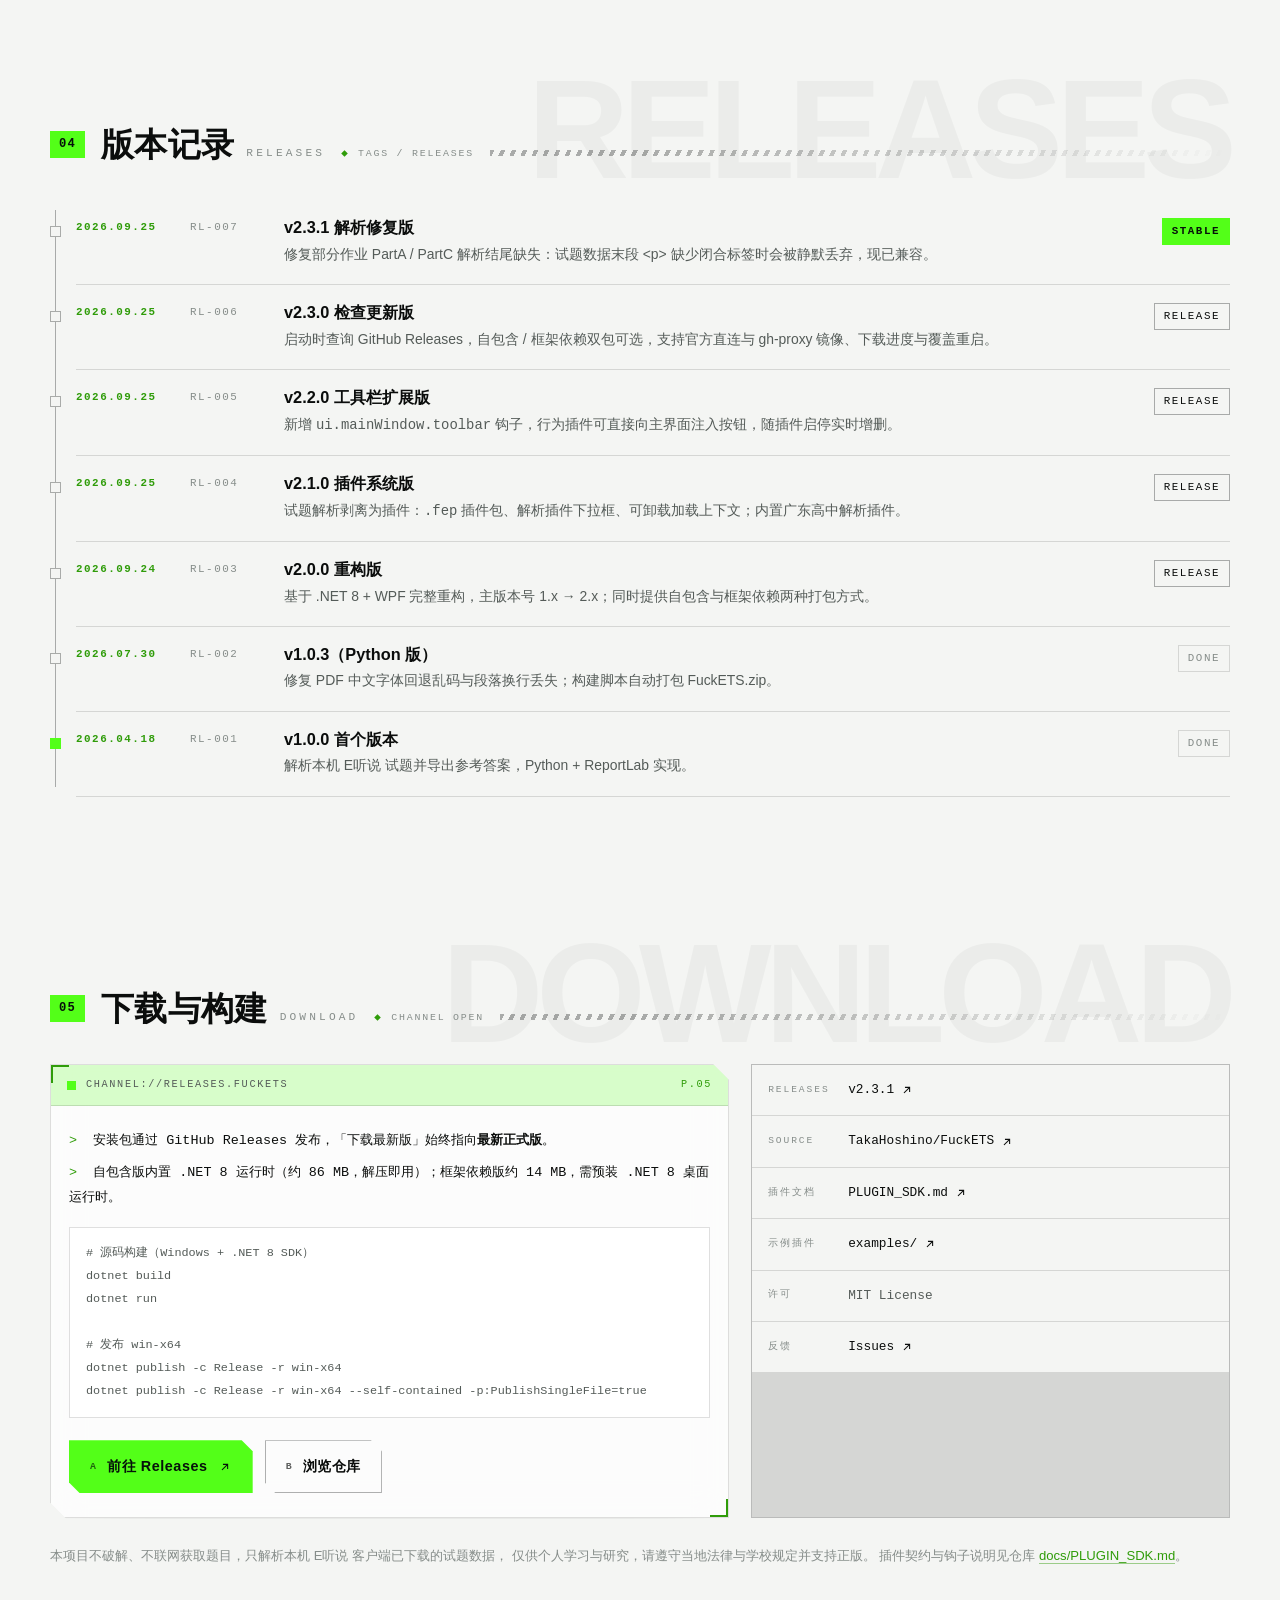
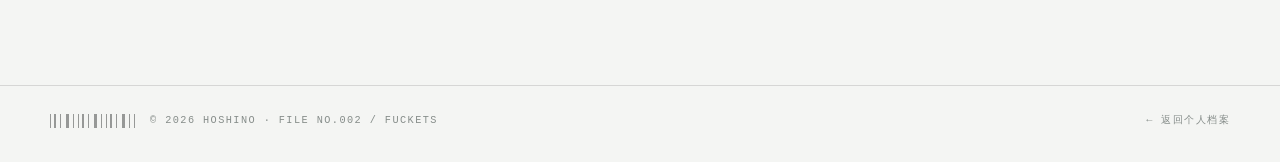
==== commit 29b98159: "feat: 新增 BetterRNP 项目页，并同步个人主页最新数据 · 新增 /betternrp/（FILE NO.003）：项目概览、7 项特性、技术栈、版本记录与下载构建，接入 GitHub " ====
--- a/fuckets/index.html
+++ b/fuckets/index.html
@@ -21,7 +21,7 @@
   <link rel="icon" href="../favicon.svg" type="image/svg+xml" />
   <link rel="apple-touch-icon" href="../favicon.svg" />
   <!-- 资源版本号：改动 assets 下的 CSS / JS 后同步递增，避免浏览器缓存旧文件与新页面混用 -->
-  <link rel="stylesheet" href="../assets/css/style.css?v=20261002e" />
+  <link rel="stylesheet" href="../assets/css/style.css?v=20261018d" />
 
   <script>
     (function () {
@@ -94,7 +94,7 @@
         </span>
         <span class="nav-live"><i></i>ONLINE</span>
         <button class="nav-toggle" id="themeToggle" type="button" aria-label="切换配色模式" title="切换配色模式">
-          <span aria-hidden="true">◐</span><b id="themeLabel">NEGATIVE</b>
+          <span aria-hidden="true">◐</span><b id="themeLabel">POSITIVE</b>
         </button>
       </div>
     </div>
@@ -175,7 +175,7 @@
             </div>
 
             <dl class="hero-readout fx-in">
-              <div><dt>STARS</dt><dd><b data-count="2" data-gh="stars">2</b></dd></div>
+              <div><dt>STARS</dt><dd><b data-count="3" data-gh="stars">3</b></dd></div>
               <div><dt>FORKS</dt><dd><b data-count="1" data-gh="forks">1</b></dd></div>
               <div><dt>ISSUES</dt><dd><b data-count="0" data-gh="issues">0</b></dd></div>
               <div><dt>LANG</dt><dd><b>C#</b></dd></div>
@@ -210,7 +210,7 @@
           <span class="statusbar-item"><b>LATEST</b><span data-gh="version">v2.3.1</span></span>
           <span class="statusbar-item"><b>SIZE</b><span data-gh="size" data-gh-asset="framework-dependent">13.8 MB</span></span>
           <span class="statusbar-item"><b>PLATFORM</b>win-x64</span>
-          <span class="statusbar-item"><b>DOWNLOADS</b><span data-gh="downloads" data-gh-asset="framework-dependent">2</span></span>
+          <span class="statusbar-item"><b>DOWNLOADS</b><span data-gh="downloads" data-gh-asset="framework-dependent">5</span></span>
           <span class="statusbar-item"><b>LICENSE</b>MIT</span>
         </div>
       </div>
@@ -663,7 +663,7 @@
     <svg class="ico" viewBox="0 0 24 24" aria-hidden="true"><path d="M12 19V5.6M5.4 12.2 12 5.6l6.6 6.6" /></svg>
   </button>
 
-  <script src="../assets/js/main.js?v=20261002b" defer></script>
-  <script src="../assets/js/version-sync.js?v=20261002b" defer></script>
+  <script src="../assets/js/main.js?v=20261018d" defer></script>
+  <script src="../assets/js/version-sync.js?v=20261018d" defer></script>
 </body>
 </html>
--- a/assets/css/style.css
+++ b/assets/css/style.css
@@ -654,6 +654,7 @@
   position: relative;
   padding: 84px 0 76px;
   z-index: 1;
+  overflow: hidden;
 }
 
 .hero-shell { position: relative; }
@@ -1436,7 +1437,11 @@
   padding-top: 3px;
 }
 
-.param-row dd { font-size: 0.93rem; }
+.param-row dd {
+  font-size: 0.93rem;
+  min-width: 0;
+  overflow-wrap: anywhere;
+}
 
 .param-dim {
   margin-left: 8px;
@@ -2482,7 +2487,19 @@
 }
 
 .proj-spec { border: 1px solid var(--line); background: var(--glass); }
-.proj-spec .param-row { padding: 10px 14px; }
+.proj-spec .param-row {
+  grid-template-columns: 128px minmax(0, 1fr);
+  padding: 10px 14px;
+}
+.proj-spec dd { font-size: 0.88rem; }
+
+@media (max-width: 720px) {
+  .proj-spec .param-row {
+    grid-template-columns: minmax(0, 1fr);
+    gap: 3px;
+  }
+  .proj-spec dd { text-align: left; }
+}
 
 /* 概览正文 */
 .proj-p { font-size: 0.94rem; color: var(--muted); }
